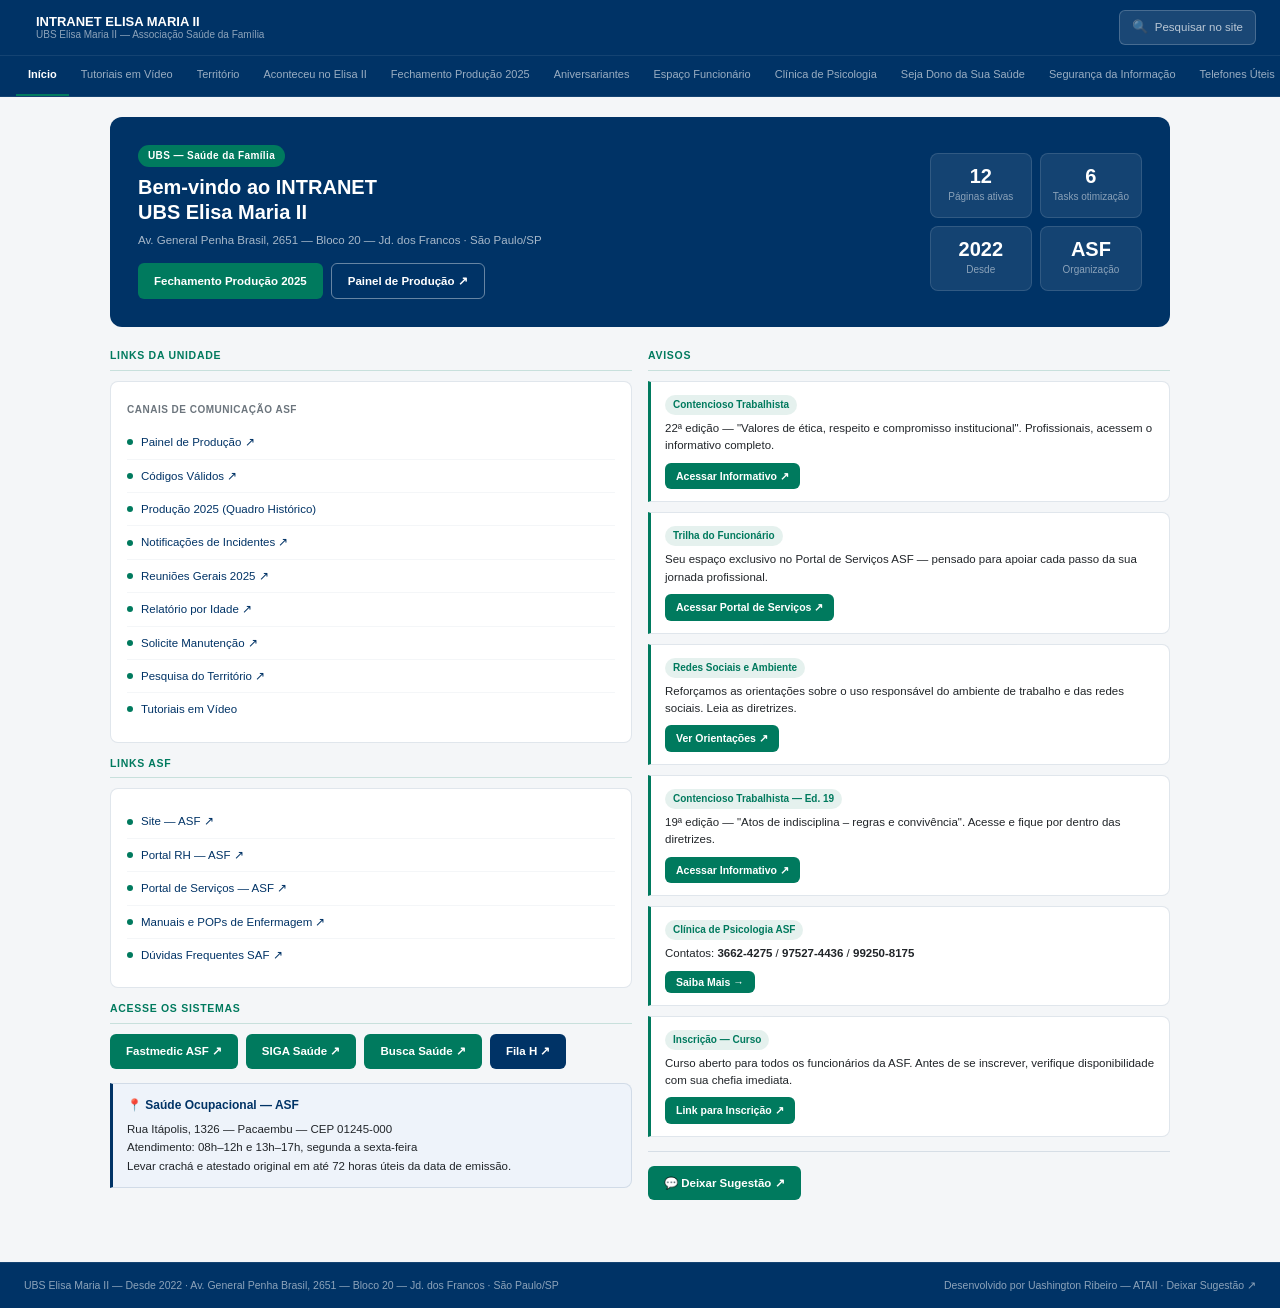
==== intranet_elisa_maria_ii.html @ 3d38af85 "Primeiro commit" ====
<!DOCTYPE html>
<html lang="pt-BR">
<head>
<meta charset="UTF-8">
<meta name="viewport" content="width=device-width, initial-scale=1.0">
<title>INTRANET — UBS Elisa Maria II</title>
<style>
  /* ── RESET & BASE ────────────────────────────────────────── */
  *, *::before, *::after { box-sizing: border-box; margin: 0; padding: 0; }

  :root {
    --navy:   #003366;
    --navy2:  #004080;
    --green:  #007A5E;
    --green2: #005A45;
    --bg:     #F4F6F8;
    --text:   #212529;
    --muted:  #6c757d;
    --white:  #ffffff;
    --border: rgba(0,51,102,0.12);
    --radius: 8px;
    --radius-lg: 12px;
  }

  html { scroll-behavior: smooth; }

  body {
    font-family: Verdana, Geneva, sans-serif;
    background: var(--bg);
    color: var(--text);
    font-size: 13px;
    line-height: 1.6;
    min-height: 100vh;
  }

  a { color: var(--green); text-decoration: none; }
  a:hover { text-decoration: underline; }
  button { cursor: pointer; font-family: inherit; }

  /* ── HEADER ─────────────────────────────────────────────── */
  .header {
    background: var(--navy);
    padding: 0 24px;
    height: 56px;
    display: flex;
    align-items: center;
    justify-content: space-between;
    position: sticky;
    top: 0;
    z-index: 100;
    border-bottom: 1px solid rgba(255,255,255,0.08);
  }

  .brand {
    display: flex;
    align-items: center;
    gap: 12px;
    cursor: pointer;
    text-decoration: none;
  }

  .logo {
    width: 36px;
    height: 36px;
    border-radius: 50%;
    background: var(--green);
    display: flex;
    align-items: center;
    justify-content: center;
    font-family: Arial, sans-serif;
    font-weight: 700;
    font-size: 16px;
    color: #fff;
    flex-shrink: 0;
    border: 2px solid rgba(255,255,255,0.2);
  }

  .brand-text { line-height: 1.2; }

  .brand-name {
    font-family: Arial, sans-serif;
    font-weight: 700;
    font-size: 13px;
    color: #fff;
    display: block;
  }

  .brand-sub {
    font-size: 10px;
    color: rgba(255,255,255,0.55);
    display: block;
    font-family: Verdana, sans-serif;
  }

  .header-right { display: flex; align-items: center; gap: 10px; }

  .search-box {
    display: flex;
    align-items: center;
    gap: 7px;
    background: rgba(255,255,255,0.1);
    border: 1px solid rgba(255,255,255,0.2);
    border-radius: 6px;
    padding: 6px 12px;
    color: rgba(255,255,255,0.7);
    font-size: 11.5px;
    font-family: Verdana, sans-serif;
  }

  .search-icon { font-size: 13px; opacity: 0.7; }

  /* ── NAVBAR ──────────────────────────────────────────────── */
  .navbar {
    background: var(--navy);
    border-bottom: 1px solid rgba(255,255,255,0.08);
    display: flex;
    overflow-x: auto;
    padding: 0 16px;
    scrollbar-width: none;
    -ms-overflow-style: none;
  }

  .navbar::-webkit-scrollbar { display: none; }

  .nav-item {
    color: rgba(255,255,255,0.6);
    font-size: 11px;
    padding: 10px 12px;
    white-space: nowrap;
    cursor: pointer;
    border-bottom: 2px solid transparent;
    font-family: Verdana, sans-serif;
    transition: color 0.15s, border-color 0.15s;
    user-select: none;
  }

  .nav-item:hover { color: rgba(255,255,255,0.9); }

  .nav-item.active {
    color: #fff;
    border-bottom: 2px solid var(--green);
    font-family: Arial, sans-serif;
    font-weight: 700;
  }

  /* ── LAYOUT ──────────────────────────────────────────────── */
  .main {
    max-width: 1100px;
    margin: 0 auto;
    padding: 20px 20px 32px;
  }

  .page { display: none; }
  .page.active { display: block; }

  /* ── HERO ────────────────────────────────────────────────── */
  .hero {
    background: var(--navy);
    border-radius: var(--radius-lg);
    padding: 28px 28px;
    margin-bottom: 20px;
    display: flex;
    align-items: center;
    justify-content: space-between;
    flex-wrap: wrap;
    gap: 16px;
  }

  .hero-badge {
    display: inline-block;
    background: var(--green);
    color: #fff;
    font-size: 10px;
    padding: 3px 10px;
    border-radius: 20px;
    font-family: Arial, sans-serif;
    font-weight: 700;
    margin-bottom: 8px;
    letter-spacing: 0.4px;
  }

  .hero h1 {
    font-family: Arial, sans-serif;
    font-weight: 700;
    font-size: 20px;
    color: #fff;
    line-height: 1.25;
    margin-bottom: 6px;
  }

  .hero p {
    font-size: 11.5px;
    color: rgba(255,255,255,0.65);
    margin-bottom: 14px;
  }

  .hero-actions { display: flex; flex-wrap: wrap; gap: 8px; }

  /* ── STAT CARDS ──────────────────────────────────────────── */
  .stats-grid {
    display: grid;
    grid-template-columns: 1fr 1fr;
    gap: 8px;
    min-width: 180px;
  }

  .stat-card {
    background: rgba(255,255,255,0.08);
    border: 1px solid rgba(255,255,255,0.12);
    border-radius: var(--radius);
    padding: 12px;
    text-align: center;
  }

  .stat-num {
    font-family: Arial, sans-serif;
    font-weight: 700;
    font-size: 20px;
    color: #fff;
    line-height: 1;
  }

  .stat-label {
    font-size: 10px;
    color: rgba(255,255,255,0.5);
    margin-top: 3px;
  }

  /* ── GRID ────────────────────────────────────────────────── */
  .grid-2 {
    display: grid;
    grid-template-columns: 1fr 1fr;
    gap: 16px;
    margin-bottom: 16px;
  }

  .grid-3 {
    display: grid;
    grid-template-columns: repeat(3, 1fr);
    gap: 12px;
    margin-bottom: 16px;
  }

  .grid-4 {
    display: grid;
    grid-template-columns: repeat(4, 1fr);
    gap: 10px;
    margin-bottom: 16px;
  }

  @media (max-width: 700px) {
    .grid-2, .grid-3, .grid-4 { grid-template-columns: 1fr; }
    .stats-grid { grid-template-columns: 1fr 1fr; }
    .hero { flex-direction: column; }
  }

  /* ── SECTION TITLE ───────────────────────────────────────── */
  .section-title {
    font-family: Arial, sans-serif;
    font-weight: 700;
    font-size: 10.5px;
    color: var(--green);
    text-transform: uppercase;
    letter-spacing: 0.7px;
    margin-bottom: 10px;
    padding-bottom: 6px;
    border-bottom: 1px solid rgba(0,122,94,0.18);
  }

  /* ── CARD ────────────────────────────────────────────────── */
  .card {
    background: var(--white);
    border: 1px solid var(--border);
    border-radius: var(--radius);
    padding: 16px;
    margin-bottom: 12px;
  }

  /* ── LINK LIST ───────────────────────────────────────────── */
  .link-item {
    display: flex;
    align-items: center;
    gap: 8px;
    padding: 7px 0;
    border-bottom: 1px solid var(--bg);
    color: var(--navy);
    font-size: 11.5px;
    cursor: pointer;
    transition: color 0.12s;
    text-decoration: none;
  }

  .link-item:last-child { border-bottom: none; }
  .link-item:hover { color: var(--green); }

  .link-dot {
    width: 6px;
    height: 6px;
    border-radius: 50%;
    background: var(--green);
    flex-shrink: 0;
  }

  /* ── NOTICE ──────────────────────────────────────────────── */
  .notice {
    background: var(--white);
    border: 1px solid var(--border);
    border-left: 3px solid var(--green);
    border-radius: 0 var(--radius) var(--radius) 0;
    padding: 12px 14px;
    margin-bottom: 10px;
  }

  .notice-tag {
    display: inline-block;
    font-size: 10px;
    background: rgba(0,122,94,0.1);
    color: var(--green);
    padding: 2px 8px;
    border-radius: 20px;
    font-family: Arial, sans-serif;
    font-weight: 700;
    margin-bottom: 5px;
  }

  .notice p {
    font-size: 11.5px;
    color: var(--text);
    line-height: 1.5;
  }

  .notice-action { margin-top: 8px; }

  /* ── BUTTONS ─────────────────────────────────────────────── */
  .btn {
    display: inline-flex;
    align-items: center;
    gap: 5px;
    padding: 8px 16px;
    border-radius: 6px;
    font-family: Arial, sans-serif;
    font-weight: 700;
    font-size: 11.5px;
    border: none;
    cursor: pointer;
    transition: opacity 0.15s, transform 0.1s;
    text-decoration: none;
  }

  .btn:hover { opacity: 0.88; }
  .btn:active { transform: scale(0.97); }

  .btn-green { background: var(--green); color: #fff; }
  .btn-navy  { background: var(--navy);  color: #fff; }

  .btn-outline-white {
    background: transparent;
    color: #fff;
    border: 1px solid rgba(255,255,255,0.4);
  }

  .btn-outline-white:hover { background: rgba(255,255,255,0.1); opacity: 1; }

  .btn-sm { padding: 5px 11px; font-size: 10.5px; }

  .btn-group {
    display: flex;
    flex-wrap: wrap;
    gap: 8px;
    margin-bottom: 14px;
  }

  /* ── INFO BLOCK ──────────────────────────────────────────── */
  .info-block {
    background: #EEF3FA;
    border: 1px solid rgba(0,51,102,0.12);
    border-left: 3px solid var(--navy);
    border-radius: 0 var(--radius) var(--radius) 0;
    padding: 12px 14px;
    margin-bottom: 10px;
  }

  .info-block h3 {
    font-family: Arial, sans-serif;
    font-weight: 700;
    font-size: 12px;
    color: var(--navy);
    margin-bottom: 5px;
  }

  .info-block p {
    font-size: 11.5px;
    color: var(--text);
    line-height: 1.6;
  }

  .info-block.danger {
    background: #FEF0F0;
    border-left-color: #dc3545;
  }

  .info-block.danger h3 { color: #9c1c1c; }

  /* ── VIDEO CARD ──────────────────────────────────────────── */
  .video-card {
    background: var(--white);
    border: 1px solid var(--border);
    border-radius: var(--radius);
    overflow: hidden;
    margin-bottom: 12px;
  }

  .video-thumb {
    height: 90px;
    background: var(--navy);
    display: flex;
    align-items: center;
    justify-content: center;
  }

  .play-btn {
    width: 38px;
    height: 38px;
    border-radius: 50%;
    background: var(--green);
    display: flex;
    align-items: center;
    justify-content: center;
    border: none;
    cursor: pointer;
    transition: opacity 0.15s;
  }

  .play-btn:hover { opacity: 0.85; }

  .play-icon {
    width: 0;
    height: 0;
    border-style: solid;
    border-width: 7px 0 7px 13px;
    border-color: transparent transparent transparent #fff;
    margin-left: 3px;
  }

  .video-info { padding: 12px 14px; }

  .video-title {
    font-family: Arial, sans-serif;
    font-weight: 700;
    font-size: 12px;
    color: var(--navy);
    margin-bottom: 3px;
  }

  .video-desc {
    font-size: 11px;
    color: var(--muted);
    margin-bottom: 10px;
  }

  /* ── TEAM CARD ───────────────────────────────────────────── */
  .team-card {
    background: var(--white);
    border: 1px solid var(--border);
    border-radius: var(--radius);
    padding: 16px 12px;
    text-align: center;
    margin-bottom: 12px;
  }

  .avatar {
    width: 46px;
    height: 46px;
    border-radius: 50%;
    background: #EEF3FA;
    display: flex;
    align-items: center;
    justify-content: center;
    font-family: Arial, sans-serif;
    font-weight: 700;
    font-size: 14px;
    color: var(--navy);
    margin: 0 auto 10px;
    border: 2px solid rgba(0,51,102,0.12);
  }

  .team-name {
    font-family: Arial, sans-serif;
    font-weight: 700;
    font-size: 11.5px;
    color: var(--navy);
    margin-bottom: 2px;
  }

  .team-role { font-size: 10.5px; color: var(--muted); }

  /* ── PHONE CARD ──────────────────────────────────────────── */
  .phone-card {
    background: var(--white);
    border: 1px solid var(--border);
    border-radius: var(--radius);
    padding: 14px;
    margin-bottom: 12px;
  }

  .phone-dept {
    font-family: Arial, sans-serif;
    font-weight: 700;
    font-size: 11.5px;
    color: var(--navy);
    margin-bottom: 4px;
  }

  .phone-num {
    font-family: Arial, sans-serif;
    font-weight: 700;
    font-size: 15px;
    color: var(--green);
    margin-bottom: 2px;
  }

  .phone-ext { font-size: 10.5px; color: var(--muted); }

  /* ── VALUE CARD ──────────────────────────────────────────── */
  .value-card {
    background: var(--white);
    border: 1px solid var(--border);
    border-radius: var(--radius);
    padding: 16px;
    text-align: center;
    margin-bottom: 12px;
  }

  .value-icon {
    font-size: 24px;
    color: var(--green);
    margin-bottom: 8px;
    display: block;
  }

  .value-title {
    font-family: Arial, sans-serif;
    font-weight: 700;
    font-size: 12px;
    color: var(--navy);
    margin-bottom: 4px;
  }

  .value-desc { font-size: 11px; color: var(--muted); }

  /* ── MONTH GRID ──────────────────────────────────────────── */
  .month-card {
    background: var(--white);
    border: 1px solid var(--border);
    border-radius: var(--radius);
    padding: 12px;
    text-align: center;
    margin-bottom: 8px;
  }

  .month-name {
    font-family: Arial, sans-serif;
    font-weight: 700;
    font-size: 12px;
    color: var(--navy);
  }

  .month-status {
    font-size: 10.5px;
    margin-top: 3px;
  }

  .status-done  { color: var(--green); }
  .status-wip   { color: #e07a00; }
  .status-pend  { color: var(--muted); }

  /* ── ALERT ───────────────────────────────────────────────── */
  .alert {
    background: #fff8e1;
    border: 1px solid #f0c040;
    border-radius: var(--radius);
    padding: 10px 14px;
    margin-bottom: 14px;
    font-size: 11.5px;
    color: #5a4000;
    display: flex;
    align-items: flex-start;
    gap: 8px;
  }

  .alert-icon { flex-shrink: 0; margin-top: 1px; }

  /* ── FOOTER ──────────────────────────────────────────────── */
  .footer {
    background: var(--navy);
    padding: 14px 24px;
    display: flex;
    justify-content: space-between;
    align-items: center;
    flex-wrap: wrap;
    gap: 8px;
    border-top: 1px solid rgba(255,255,255,0.08);
  }

  .footer span, .footer a {
    font-size: 10.5px;
    color: rgba(255,255,255,0.55);
    font-family: Verdana, sans-serif;
  }

  .footer a:hover { color: rgba(255,255,255,0.9); }

  /* ── DIVIDER ─────────────────────────────────────────────── */
  .divider {
    height: 1px;
    background: var(--border);
    margin: 14px 0;
  }

  /* ── LABEL MINI ──────────────────────────────────────────── */
  .label-mini {
    font-family: Arial, sans-serif;
    font-weight: 700;
    font-size: 10px;
    color: var(--muted);
    text-transform: uppercase;
    letter-spacing: 0.5px;
    margin-bottom: 8px;
    margin-top: 4px;
  }
</style>
</head>
<body>

<!-- ════════════════════════════ HEADER ════════════════════════════ -->
<header class="header">
  <a class="brand" onclick="goPage('inicio')">
   <img style="max-width: 8%;" src="asf-removebg-preview.png  " alt="">
    <div class="brand-text">
      <span class="brand-name">INTRANET ELISA MARIA II</span>
      <span class="brand-sub">UBS Elisa Maria II — Associação Saúde da Família</span>
    </div>
  </a>
  <div class="header-right">
    <div class="search-box">
      <span class="search-icon">🔍</span>
      Pesquisar no site
    </div>
  </div>
</header>

<!-- ════════════════════════════ NAVBAR ════════════════════════════ -->
<nav class="navbar" id="navbar">
  <div class="nav-item active"  onclick="goPage('inicio')">Início</div>
  <div class="nav-item"         onclick="goPage('tutoriais')">Tutoriais em Vídeo</div>
  <div class="nav-item"         onclick="goPage('territorio')">Território</div>
  <div class="nav-item"         onclick="goPage('aconteceu')">Aconteceu no Elisa II</div>
  <div class="nav-item"         onclick="goPage('producao')">Fechamento Produção 2025</div>
  <div class="nav-item"         onclick="goPage('aniversario')">Aniversariantes</div>
  <div class="nav-item"         onclick="goPage('espaco')">Espaço Funcionário</div>
  <div class="nav-item"         onclick="goPage('psicologia')">Clínica de Psicologia</div>
  <div class="nav-item"         onclick="goPage('saude')">Seja Dono da Sua Saúde</div>
  <div class="nav-item"         onclick="goPage('seguranca')">Segurança da Informação</div>
  <div class="nav-item"         onclick="goPage('telefones')">Telefones Úteis</div>
  <div class="nav-item"         onclick="goPage('missao')">Missão e Visão</div>
</nav>

<!-- ════════════════════════════ PÁGINAS ════════════════════════════ -->

<!-- ── INÍCIO ── -->
<div class="page active" id="pg-inicio">
<div class="main">

  <div class="hero">
    <div class="hero-left">
      <span class="hero-badge">UBS — Saúde da Família</span>
      <h1>Bem-vindo ao INTRANET<br>UBS Elisa Maria II</h1>
      <p>Av. General Penha Brasil, 2651 — Bloco 20 — Jd. dos Francos · São Paulo/SP</p>
      <div class="hero-actions">
        <button class="btn btn-green" onclick="goPage('producao')">Fechamento Produção 2025</button>
        <a class="btn btn-outline-white" href="https://lookerstudio.google.com/s/kSRk7RGG6Fc" target="_blank" rel="noopener">Painel de Produção ↗</a>
      </div>
    </div>
    <div class="stats-grid">
      <div class="stat-card"><div class="stat-num">12</div><div class="stat-label">Páginas ativas</div></div>
      <div class="stat-card"><div class="stat-num">6</div><div class="stat-label">Tasks otimização</div></div>
      <div class="stat-card"><div class="stat-num">2022</div><div class="stat-label">Desde</div></div>
      <div class="stat-card"><div class="stat-num">ASF</div><div class="stat-label">Organização</div></div>
    </div>
  </div>

  <div class="grid-2">
    <div>
      <div class="section-title">Links da Unidade</div>
      <div class="card">
        <p class="label-mini">Canais de Comunicação ASF</p>
        <a class="link-item" href="https://lookerstudio.google.com/s/kSRk7RGG6Fc" target="_blank"><span class="link-dot"></span>Painel de Produção ↗</a>
        <a class="link-item" href="https://docs.google.com/spreadsheets/d/16RR93oftCf_HwgSDiR7a7Z479o3SIHsOuPSu8A99-ho/edit?usp=sharing" target="_blank"><span class="link-dot"></span>Códigos Válidos ↗</a>
        <a class="link-item" href="#" onclick="goPage('producao');return false;"><span class="link-dot"></span>Produção 2025 (Quadro Histórico)</a>
        <a class="link-item" href="http://portal.saudedafamilia.org/ASFPesquisa/" target="_blank"><span class="link-dot"></span>Notificações de Incidentes ↗</a>
        <a class="link-item" href="https://docs.google.com/spreadsheets/d/e/2PACX-1vTS7S0PNtq6ldLuMy5qvCc7ppmtYqmpJDeay9tLh4TyhqOQcVycq1SSYLpQLKpsd4zYFFqaWVrKKi_M/pub?gid=1036982012&single=true&output=pdf" target="_blank"><span class="link-dot"></span>Reuniões Gerais 2025 ↗</a>
        <a class="link-item" href="https://lookerstudio.google.com/embed/u/0/reporting/6e486592-03f9-4856-9f16-099adacba0db/page/p_2ce3hm3kwd" target="_blank"><span class="link-dot"></span>Relatório por Idade ↗</a>
        <a class="link-item" href="https://docs.google.com/forms/d/e/1FAIpQLScyAi8FkZ9QKPuhp3hT5o93SmapsVHcFh4o_IoH3g23QhutRg/viewform" target="_blank"><span class="link-dot"></span>Solicite Manutenção ↗</a>
        <a class="link-item" href="https://script.google.com/macros/s/AKfycbx_i3jmiJw-WCem_1BwaOjSOH1WIs7LGUbDLyeGyCP2BsDNxpOQcG13u_Mr7_VL13k/exec" target="_blank"><span class="link-dot"></span>Pesquisa do Território ↗</a>
        <a class="link-item" href="#" onclick="goPage('tutoriais');return false;"><span class="link-dot"></span>Tutoriais em Vídeo</a>
      </div>

      <div class="section-title">Links ASF</div>
      <div class="card">
        <a class="link-item" href="https://www.saudedafamilia.org/" target="_blank"><span class="link-dot"></span>Site — ASF ↗</a>
        <a class="link-item" href="http://portal.saudedafamilia.org/PORTALASF/Login.aspx" target="_blank"><span class="link-dot"></span>Portal RH — ASF ↗</a>
        <a class="link-item" href="http://portal.saudedafamilia.org/ASF/Home/Index" target="_blank"><span class="link-dot"></span>Portal de Serviços — ASF ↗</a>
        <a class="link-item" href="https://www.saudedafamilia.org/Home/Enfermagem" target="_blank"><span class="link-dot"></span>Manuais e POPs de Enfermagem ↗</a>
        <a class="link-item" href="https://saudedafamilia.org/Transparencia/DuvidasFrequentesSAF" target="_blank"><span class="link-dot"></span>Dúvidas Frequentes SAF ↗</a>
      </div>

      <div class="section-title">Acesse os Sistemas</div>
      <div class="btn-group">
        <a class="btn btn-green" href="https://saude.fastmedic.com.br/asfsaopaulo" target="_blank">Fastmedic ASF ↗</a>
        <a class="btn btn-green" href="https://siga.saude.prefeitura.sp.gov.br/sms/login.do?method=logoff" target="_blank">SIGA Saúde ↗</a>
        <a class="btn btn-green" href="https://buscasaude.prefeitura.sp.gov.br/" target="_blank">Busca Saúde ↗</a>
        <a class="btn btn-navy" href="http://172.17.250.105:8080/filah" target="_blank">Fila H ↗</a>
      </div>

      <div class="info-block">
        <h3>📍 Saúde Ocupacional — ASF</h3>
        <p>Rua Itápolis, 1326 — Pacaembu — CEP 01245-000<br>
        Atendimento: 08h–12h e 13h–17h, segunda a sexta-feira<br>
        Levar crachá e atestado original em até 72 horas úteis da data de emissão.</p>
      </div>
    </div>

    <div>
      <div class="section-title">Avisos</div>

      <div class="notice">
        <span class="notice-tag">Contencioso Trabalhista</span>
        <p>22ª edição — "Valores de ética, respeito e compromisso institucional". Profissionais, acessem o informativo completo.</p>
        <div class="notice-action">
          <a class="btn btn-green btn-sm" href="https://docs.google.com/forms/d/e/1FAIpQLSdsy1M9MtdnxnPOBzyXsY5u_iSV0Q4iu7Yv8FU4Cr7qBQOpcw/viewform" target="_blank">Acessar Informativo ↗</a>
        </div>
      </div>

      <div class="notice">
        <span class="notice-tag">Trilha do Funcionário</span>
        <p>Seu espaço exclusivo no Portal de Serviços ASF — pensado para apoiar cada passo da sua jornada profissional.</p>
        <div class="notice-action">
          <a class="btn btn-green btn-sm" href="http://portal.saudedafamilia.org/ASF/Home/Index" target="_blank">Acessar Portal de Serviços ↗</a>
        </div>
      </div>

      <div class="notice">
        <span class="notice-tag">Redes Sociais e Ambiente</span>
        <p>Reforçamos as orientações sobre o uso responsável do ambiente de trabalho e das redes sociais. Leia as diretrizes.</p>
        <div class="notice-action">
          <a class="btn btn-green btn-sm" href="http://portal.saudedafamilia.org/ASF/Home/Index" target="_blank">Ver Orientações ↗</a>
        </div>
      </div>

      <div class="notice">
        <span class="notice-tag">Contencioso Trabalhista — Ed. 19</span>
        <p>19ª edição — "Atos de indisciplina – regras e convivência". Acesse e fique por dentro das diretrizes.</p>
        <div class="notice-action">
          <a class="btn btn-green btn-sm" href="http://portal.saudedafamilia.org/ASF/Home/Index" target="_blank">Acessar Informativo ↗</a>
        </div>
      </div>

      <div class="notice">
        <span class="notice-tag">Clínica de Psicologia ASF</span>
        <p>Contatos: <strong>3662-4275</strong> / <strong>97527-4436</strong> / <strong>99250-8175</strong></p>
        <div class="notice-action">
          <button class="btn btn-green btn-sm" onclick="goPage('psicologia')">Saiba Mais →</button>
        </div>
      </div>

      <div class="notice">
        <span class="notice-tag">Inscrição — Curso</span>
        <p>Curso aberto para todos os funcionários da ASF. Antes de se inscrever, verifique disponibilidade com sua chefia imediata.</p>
        <div class="notice-action">
          <a class="btn btn-green btn-sm" href="https://docs.google.com/forms/d/e/1FAIpQLScw9CqADwsgYvRv-4IwQAL7p-vcW1R8c3NBMxqVO3jIVmA_Rw/viewform" target="_blank">Link para Inscrição ↗</a>
        </div>
      </div>

      <div class="divider"></div>
      <div class="btn-group">
        <a class="btn btn-green" href="https://docs.google.com/forms/d/e/1FAIpQLSe1J32KYyP0vvBQekujlsO9l6V8b3mlJfW5ge34xovFd7Z3dQ/viewform" target="_blank">💬 Deixar Sugestão ↗</a>
      </div>
    </div>
  </div>

</div>
</div>

<!-- ── TUTORIAIS ── -->
<div class="page" id="pg-tutoriais">
<div class="main">
  <div class="hero">
    <div class="hero-left">
      <span class="hero-badge">Capacitação</span>
      <h1>Tutoriais em Vídeo</h1>
      <p>Aprenda a usar os sistemas da unidade passo a passo</p>
    </div>
  </div>
  <div class="alert">
    <span class="alert-icon">ℹ️</span>
    <span>Os vídeos estão armazenados no Google Drive. Clique em "Assistir" para abrir em uma nova aba. <strong>Nenhum vídeo é carregado diretamente na página</strong> — isso garante um carregamento mais rápido.</span>
  </div>
  <div class="grid-2">
    <div class="video-card">
      <div class="video-thumb">
        <button class="play-btn" onclick="window.open('https://drive.google.com/file/d/1mXkRnqcC8wwDzUkpJ5pXnaUui_L8RRW_/view','_blank')">
          <div class="play-icon"></div>
        </button>
      </div>
      <div class="video-info">
        <div class="video-title">Relatório de Cadastro de Usuários</div>
        <div class="video-desc">Cadastro por Idade — Passo a passo completo</div>
        <a class="btn btn-green btn-sm" href="https://drive.google.com/file/d/1mXkRnqcC8wwDzUkpJ5pXnaUui_L8RRW_/view" target="_blank">Assistir no Drive ↗</a>
      </div>
    </div>
    <div class="video-card">
      <div class="video-thumb">
        <button class="play-btn" onclick="window.open('https://drive.google.com/file/d/16OH_33ufA7rWOTT4LF8O9ZPkL-j_igmp/view','_blank')">
          <div class="play-icon"></div>
        </button>
      </div>
      <div class="video-info">
        <div class="video-title">Ativação do Certificado Digital</div>
        <div class="video-desc">Como ativar e configurar seu certificado passo a passo</div>
        <a class="btn btn-green btn-sm" href="https://drive.google.com/file/d/16OH_33ufA7rWOTT4LF8O9ZPkL-j_igmp/view" target="_blank">Assistir no Drive ↗</a>
      </div>
    </div>
  </div>
</div>
</div>

<!-- ── TERRITÓRIO ── -->
<div class="page" id="pg-territorio">
<div class="main">
  <div class="hero">
    <div class="hero-left">
      <span class="hero-badge">Território</span>
      <h1>Pesquisa de Endereços</h1>
      <p>Consulte o mapa territorial da UBS Elisa Maria II</p>
    </div>
  </div>
  <div class="info-block">
    <h3>Como usar a ferramenta de território</h3>
    <p>Acesse a ferramenta de pesquisa abaixo para localizar endereços dentro da área de cobertura da UBS. A ferramenta abre em uma nova aba para melhor desempenho — sem carregamento pesado na página.</p>
  </div>
  <div class="btn-group">
    <a class="btn btn-green" href="https://script.google.com/macros/s/AKfycbx_i3jmiJw-WCem_1BwaOjSOH1WIs7LGUbDLyeGyCP2BsDNxpOQcG13u_Mr7_VL13k/exec" target="_blank">🗺️ Abrir Pesquisa de Território ↗</a>
    <a class="btn btn-navy" href="https://www.google.com/maps/search/Jd.+dos+Francos,+São+Paulo" target="_blank">Ver Mapa no Google Maps ↗</a>
  </div>
  <div class="card">
    <div class="section-title">Área de Cobertura</div>
    <p style="font-size:12px;color:var(--muted);margin-bottom:8px;">Região atendida pela UBS Elisa Maria II — Jardim dos Francos, São Paulo/SP.</p>
    <div style="background:#EEF3FA;border-radius:6px;height:100px;display:flex;align-items:center;justify-content:center;color:var(--navy);font-family:Arial,sans-serif;font-weight:700;font-size:12px;gap:8px;">
      <span>🗺️</span> Jd. dos Francos — Av. General Penha Brasil, 2651
    </div>
  </div>
</div>
</div>

<!-- ── ACONTECEU ── -->
<div class="page" id="pg-aconteceu">
<div class="main">
  <div class="hero">
    <div class="hero-left">
      <span class="hero-badge">Notícias</span>
      <h1>Aconteceu no Elisa II</h1>
      <p>Fique por dentro das novidades e conquistas da nossa unidade</p>
    </div>
  </div>
  <div class="grid-2">
    <div class="notice"><span class="notice-tag">Evento</span><p>Semana da Saúde — Atividades de prevenção realizadas com a comunidade do Jd. dos Francos.</p><p style="font-size:10px;color:var(--muted);margin-top:5px;">Maio 2025</p></div>
    <div class="notice"><span class="notice-tag">Capacitação</span><p>Treinamento de Atualização em Prontuário Eletrônico — Equipe completa capacitada com sucesso.</p><p style="font-size:10px;color:var(--muted);margin-top:5px;">Abril 2025</p></div>
    <div class="notice"><span class="notice-tag">Reconhecimento</span><p>UBS Elisa Maria II entre as melhores avaliadas no indicador de acolhimento da ASF em 2025.</p><p style="font-size:10px;color:var(--muted);margin-top:5px;">Março 2025</p></div>
    <div class="notice"><span class="notice-tag">Manutenção</span><p>Reforma da sala de espera concluída — novo espaço mais confortável e acessível para os pacientes.</p><p style="font-size:10px;color:var(--muted);margin-top:5px;">Fevereiro 2025</p></div>
    <div class="notice"><span class="notice-tag">Vacinação</span><p>Campanha de vacinação contra influenza encerrada com meta 100% atingida na área adscrita.</p><p style="font-size:10px;color:var(--muted);margin-top:5px;">Janeiro 2025</p></div>
    <div class="notice"><span class="notice-tag">Aniversário</span><p>3 anos de UBS Elisa Maria II! Comemoramos mais um ano de saúde e cuidado para a comunidade.</p><p style="font-size:10px;color:var(--muted);margin-top:5px;">2025</p></div>
  </div>
</div>
</div>

<!-- ── PRODUÇÃO ── -->
<div class="page" id="pg-producao">
<div class="main">
  <div class="hero">
    <div class="hero-left">
      <span class="hero-badge">Gestão</span>
      <h1>Fechamento da Produção 2025</h1>
      <p>Quadro histórico e relatórios de produção da unidade</p>
    </div>
  </div>
  <div class="alert">
    <span class="alert-icon">ℹ️</span>
    <span>Os painéis abrem no Looker Studio e planilhas em nova aba — sem iframe embutido. Isso garante <strong>carregamento muito mais rápido</strong> desta página.</span>
  </div>
  <div class="section-title">Acesso Rápido</div>
  <div class="btn-group">
    <a class="btn btn-green" href="https://lookerstudio.google.com/s/kSRk7RGG6Fc" target="_blank">📊 Painel de Produção — Looker Studio ↗</a>
    <a class="btn btn-green" href="https://docs.google.com/spreadsheets/d/16RR93oftCf_HwgSDiR7a7Z479o3SIHsOuPSu8A99-ho/edit" target="_blank">📋 Planilha Códigos Válidos ↗</a>
    <a class="btn btn-green" href="https://docs.google.com/spreadsheets/d/e/2PACX-1vTS7S0PNtq6ldLuMy5qvCc7ppmtYqmpJDeay9tLh4TyhqOQcVycq1SSYLpQLKpsd4zYFFqaWVrKKi_M/pub?gid=1036982012&single=true&output=pdf" target="_blank">📄 Reuniões Gerais 2025 (PDF) ↗</a>
    <a class="btn btn-green" href="https://lookerstudio.google.com/embed/u/0/reporting/6e486592-03f9-4856-9f16-099adacba0db/page/p_2ce3hm3kwd" target="_blank">📈 Relatório por Idade ↗</a>
  </div>
  <div class="section-title">Status Mensal 2025</div>
  <div class="grid-4">
    <div class="month-card"><div class="month-name">Janeiro</div><div class="month-status status-done">✔ Fechado</div></div>
    <div class="month-card"><div class="month-name">Fevereiro</div><div class="month-status status-done">✔ Fechado</div></div>
    <div class="month-card"><div class="month-name">Março</div><div class="month-status status-done">✔ Fechado</div></div>
    <div class="month-card"><div class="month-name">Abril</div><div class="month-status status-done">✔ Fechado</div></div>
    <div class="month-card"><div class="month-name">Maio</div><div class="month-status status-wip">⏳ Em andamento</div></div>
    <div class="month-card" style="opacity:.45"><div class="month-name">Junho</div><div class="month-status status-pend">– Pendente</div></div>
    <div class="month-card" style="opacity:.45"><div class="month-name">Julho</div><div class="month-status status-pend">– Pendente</div></div>
    <div class="month-card" style="opacity:.45"><div class="month-name">Agosto</div><div class="month-status status-pend">– Pendente</div></div>
    <div class="month-card" style="opacity:.45"><div class="month-name">Setembro</div><div class="month-status status-pend">– Pendente</div></div>
    <div class="month-card" style="opacity:.45"><div class="month-name">Outubro</div><div class="month-status status-pend">– Pendente</div></div>
    <div class="month-card" style="opacity:.45"><div class="month-name">Novembro</div><div class="month-status status-pend">– Pendente</div></div>
    <div class="month-card" style="opacity:.45"><div class="month-name">Dezembro</div><div class="month-status status-pend">– Pendente</div></div>
  </div>
</div>
</div>

<!-- ── ANIVERSARIANTES ── -->
<div class="page" id="pg-aniversario">
<div class="main">
  <div class="hero">
    <div class="hero-left">
      <span class="hero-badge">Pessoas</span>
      <h1>Aniversariantes do Mês</h1>
      <p>Celebrando nossos colegas — Maio 2025 🎉</p>
    </div>
  </div>
  <div class="grid-3">
    <div class="team-card"><div class="avatar">MA</div><div class="team-name">Maria Aparecida</div><div class="team-role">Enfermagem — 05/Maio</div></div>
    <div class="team-card"><div class="avatar">JR</div><div class="team-name">José Roberto</div><div class="team-role">ACS — 12/Maio</div></div>
    <div class="team-card"><div class="avatar">FS</div><div class="team-name">Fernanda Silva</div><div class="team-role">Recepção — 18/Maio</div></div>
    <div class="team-card"><div class="avatar">CT</div><div class="team-name">Carlos Teixeira</div><div class="team-role">Médico — 23/Maio</div></div>
    <div class="team-card"><div class="avatar">LO</div><div class="team-name">Luciana Oliveira</div><div class="team-role">Odontologia — 28/Maio</div></div>
    <div class="team-card"><div class="avatar">UR</div><div class="team-name">Uashington Ribeiro</div><div class="team-role">ATAII — 31/Maio</div></div>
  </div>
</div>
</div>

<!-- ── ESPAÇO FUNCIONÁRIO ── -->
<div class="page" id="pg-espaco">
<div class="main">
  <div class="hero">
    <div class="hero-left">
      <span class="hero-badge">RH</span>
      <h1>Espaço Funcionário ASF</h1>
      <p>Recursos, benefícios e acesso rápido para os profissionais da unidade</p>
    </div>
  </div>
  <div class="grid-2">
    <div>
      <div class="section-title">Portais e Sistemas</div>
      <div class="btn-group">
        <a class="btn btn-green" href="http://portal.saudedafamilia.org/PORTALASF/Login.aspx" target="_blank">Portal RH — ASF ↗</a>
        <a class="btn btn-green" href="http://portal.saudedafamilia.org/ASF/Home/Index" target="_blank">Portal de Serviços ↗</a>
        <a class="btn btn-green" href="http://portal.saudedafamilia.org/ASF/Home/Index" target="_blank">Trilha do Funcionário ↗</a>
        <a class="btn btn-green" href="https://www.saudedafamilia.org/Home/Enfermagem" target="_blank">Manuais e POPs ↗</a>
      </div>
      <div class="info-block">
        <h3>📍 Saúde Ocupacional</h3>
        <p>Rua Itápolis, 1326 — Pacaembu — CEP 01245-000<br>
        Segunda a sexta-feira: 08h–12h e 13h–17h<br>
        Levar crachá e atestado original em até 72 horas úteis da data de emissão do atestado.</p>
      </div>
    </div>
    <div>
      <div class="section-title">Documentos e Formulários</div>
      <div class="card">
        <a class="link-item" href="https://docs.google.com/forms/d/e/1FAIpQLScyAi8FkZ9QKPuhp3hT5o93SmapsVHcFh4o_IoH3g23QhutRg/viewform" target="_blank"><span class="link-dot"></span>Solicitar Manutenção (Formulário) ↗</a>
        <a class="link-item" href="http://portal.saudedafamilia.org/ASFPesquisa/" target="_blank"><span class="link-dot"></span>Notificações de Incidentes ↗</a>
        <a class="link-item" href="https://saudedafamilia.org/Transparencia/DuvidasFrequentesSAF" target="_blank"><span class="link-dot"></span>Dúvidas Frequentes SAF ↗</a>
        <a class="link-item" href="https://docs.google.com/forms/d/e/1FAIpQLSdsy1M9MtdnxnPOBzyXsY5u_iSV0Q4iu7Yv8FU4Cr7qBQOpcw/viewform" target="_blank"><span class="link-dot"></span>Contencioso Trabalhista — Ed. 22 ↗</a>
        <a class="link-item" href="https://docs.google.com/forms/d/e/1FAIpQLSe1J32KYyP0vvBQekujlsO9l6V8b3mlJfW5ge34xovFd7Z3dQ/viewform" target="_blank"><span class="link-dot"></span>Deixar uma Sugestão ↗</a>
      </div>
    </div>
  </div>
</div>
</div>

<!-- ── PSICOLOGIA ── -->
<div class="page" id="pg-psicologia">
<div class="main">
  <div class="hero">
    <div class="hero-left">
      <span class="hero-badge">Bem-estar</span>
      <h1>Clínica de Psicologia ASF</h1>
      <p>Suporte psicológico sigiloso e gratuito para os profissionais da unidade</p>
    </div>
  </div>
  <div class="grid-2">
    <div>
      <div class="info-block">
        <h3>📞 Contatos</h3>
        <p><strong>3662-4275</strong><br><strong>97527-4436</strong><br><strong>99250-8175</strong></p>
      </div>
      <div class="info-block">
        <h3>Como agendar</h3>
        <p>Entre em contato pelos telefones acima ou acesse o formulário de agendamento online. O atendimento é <strong>sigiloso e gratuito</strong> para todos os funcionários ASF.</p>
      </div>
      <a class="btn btn-green" href="https://docs.google.com/forms/d/e/1FAIpQLSdsy1M9MtdnxnPOBzyXsY5u_iSV0Q4iu7Yv8FU4Cr7qBQOpcw/viewform" target="_blank">📅 Agendar Atendimento ↗</a>
    </div>
    <div>
      <div class="section-title">Serviços Disponíveis</div>
      <div class="card">
        <div class="link-item"><span class="link-dot"></span>Atendimento psicológico individual</div>
        <div class="link-item"><span class="link-dot"></span>Grupo de apoio ao trabalhador</div>
        <div class="link-item"><span class="link-dot"></span>Orientação em saúde mental</div>
        <div class="link-item"><span class="link-dot"></span>Prevenção e cuidado com burnout</div>
        <div class="link-item"><span class="link-dot"></span>Acompanhamento de afastamentos</div>
        <div class="link-item"><span class="link-dot"></span>Suporte em situações de crise</div>
      </div>
    </div>
  </div>
</div>
</div>

<!-- ── SAÚDE ── -->
<div class="page" id="pg-saude">
<div class="main">
  <div class="hero">
    <div class="hero-left">
      <span class="hero-badge">Prevenção</span>
      <h1>Seja Dono da Sua Saúde</h1>
      <p>Informações e recursos para cuidar do seu bem-estar</p>
    </div>
  </div>
  <div class="grid-3">
    <div class="info-block">
      <h3>❤️ Exames Preventivos</h3>
      <p>Mantenha seus exames em dia. Consulte o calendário de prevenção da ASF e agende pelo Portal de Serviços.</p>
      <div style="margin-top:10px"><a class="btn btn-green btn-sm" href="http://portal.saudedafamilia.org/ASF/Home/Index" target="_blank">Ver Calendário ↗</a></div>
    </div>
    <div class="info-block">
      <h3>🏃 Atividade Física</h3>
      <p>Pausas ativas e orientações de exercícios para profissionais da saúde. Pequenos movimentos fazem grande diferença.</p>
      <div style="margin-top:10px"><a class="btn btn-green btn-sm" href="http://portal.saudedafamilia.org/ASF/Home/Index" target="_blank">Ver Dicas ↗</a></div>
    </div>
    <div class="info-block">
      <h3>🧠 Saúde Mental</h3>
      <p>Recursos de apoio psicológico e autocuidado disponíveis gratuitamente para todos os funcionários ASF.</p>
      <div style="margin-top:10px"><button class="btn btn-green btn-sm" onclick="goPage('psicologia')">Clínica de Psicologia →</button></div>
    </div>
  </div>
  <div class="section-title">Links de Saúde</div>
  <div class="btn-group">
    <a class="btn btn-green" href="https://buscasaude.prefeitura.sp.gov.br/" target="_blank">Busca Saúde SP ↗</a>
    <a class="btn btn-green" href="https://prefeitura.sp.gov.br/web/saude" target="_blank">Secretaria Municipal de Saúde ↗</a>
    <a class="btn btn-navy" href="http://portal.saudedafamilia.org/ASF/Home/Index" target="_blank">Portal de Serviços ASF ↗</a>
  </div>
</div>
</div>

<!-- ── SEGURANÇA ── -->
<div class="page" id="pg-seguranca">
<div class="main">
  <div class="hero">
    <div class="hero-left">
      <span class="hero-badge">TI</span>
      <h1>Segurança da Informação</h1>
      <p>Boas práticas para proteger dados, sistemas e a privacidade dos pacientes</p>
    </div>
  </div>
  <div class="grid-2">
    <div>
      <div class="section-title">Regras Essenciais</div>
      <div class="card">
        <div class="link-item"><span class="link-dot"></span>Não compartilhe sua senha com ninguém</div>
        <div class="link-item"><span class="link-dot"></span>Bloqueie o computador ao se ausentar</div>
        <div class="link-item"><span class="link-dot"></span>Não use redes Wi-Fi públicas para acessar sistemas</div>
        <div class="link-item"><span class="link-dot"></span>Reporte e-mails suspeitos imediatamente ao TI</div>
        <div class="link-item"><span class="link-dot"></span>Use somente dispositivos autorizados pela ASF</div>
        <div class="link-item"><span class="link-dot"></span>Mantenha o sistema operacional sempre atualizado</div>
        <div class="link-item"><span class="link-dot"></span>Não fotografe telas com dados de pacientes</div>
        <div class="link-item"><span class="link-dot"></span>Acesse apenas sistemas necessários para sua função</div>
      </div>
    </div>
    <div>
      <div class="info-block danger">
        <h3>🚨 Em caso de incidente</h3>
        <p>Registre o ocorrido imediatamente pelo formulário de Notificação de Incidentes. Não tente resolver sozinho. Contate o responsável de TI da unidade.</p>
        <div style="margin-top:10px"><a class="btn btn-green btn-sm" href="http://portal.saudedafamilia.org/ASFPesquisa/" target="_blank">Notificar Incidente ↗</a></div>
      </div>
      <div class="info-block">
        <h3>📱 Redes Sociais</h3>
        <p>Não divulgue informações de pacientes ou da unidade em redes sociais. Siga as orientações do Contencioso Trabalhista sobre uso responsável.</p>
      </div>
      <div class="info-block">
        <h3>🔒 Contato TI</h3>
        <p>Responsável: Uashington Ribeiro — ATAII<br>
        E-mail: uribeiro@norte.saudedafamilia.org</p>
      </div>
    </div>
  </div>
</div>
</div>

<!-- ── TELEFONES ── -->
<div class="page" id="pg-telefones">
<div class="main">
  <div class="hero">
    <div class="hero-left">
      <span class="hero-badge">Contatos</span>
      <h1>Telefones Úteis</h1>
      <p>Ramais e contatos da unidade, ASF e serviços de emergência</p>
    </div>
  </div>
  <div class="section-title">Contatos da Unidade</div>
  <div class="grid-3">
    <div class="phone-card"><div class="phone-dept">Recepção</div><div class="phone-num">3xxx-xxxx</div><div class="phone-ext">Ramal 100</div></div>
    <div class="phone-card"><div class="phone-dept">Enfermagem</div><div class="phone-num">3xxx-xxxx</div><div class="phone-ext">Ramal 101</div></div>
    <div class="phone-card"><div class="phone-dept">Médico</div><div class="phone-num">3xxx-xxxx</div><div class="phone-ext">Ramal 102</div></div>
    <div class="phone-card"><div class="phone-dept">Odontologia</div><div class="phone-num">3xxx-xxxx</div><div class="phone-ext">Ramal 103</div></div>
    <div class="phone-card"><div class="phone-dept">Clínica de Psicologia</div><div class="phone-num">3662-4275</div><div class="phone-ext">97527-4436 / 99250-8175</div></div>
    <div class="phone-card"><div class="phone-dept">TI — Uashington Ribeiro</div><div class="phone-num">uribeiro@norte...</div><div class="phone-ext">saudedafamilia.org</div></div>
  </div>
  <div class="section-title">Saúde Ocupacional e ASF</div>
  <div class="grid-3">
    <div class="phone-card"><div class="phone-dept">Saúde Ocupacional — ASF</div><div class="phone-num">3xxx-xxxx</div><div class="phone-ext">Rua Itápolis, 1326 — Pacaembu</div></div>
    <div class="phone-card"><div class="phone-dept">Portal RH — ASF</div><div class="phone-num">Acesso Online</div><div class="phone-ext"><div style="margin-top:6px"><a class="btn btn-green btn-sm" href="http://portal.saudedafamilia.org/PORTALASF/Login.aspx" target="_blank">Acessar ↗</a></div></div></div>
    <div class="phone-card"><div class="phone-dept">Portal de Serviços — ASF</div><div class="phone-num">Acesso Online</div><div class="phone-ext"><div style="margin-top:6px"><a class="btn btn-green btn-sm" href="http://portal.saudedafamilia.org/ASF/Home/Index" target="_blank">Acessar ↗</a></div></div></div>
  </div>
  <div class="section-title">Emergências</div>
  <div class="grid-3">
    <div class="phone-card"><div class="phone-dept">SAMU</div><div class="phone-num" style="font-size:22px">192</div><div class="phone-ext">Urgência e Emergência</div></div>
    <div class="phone-card"><div class="phone-dept">Bombeiros</div><div class="phone-num" style="font-size:22px">193</div><div class="phone-ext">Resgate e Incêndio</div></div>
    <div class="phone-card"><div class="phone-dept">Polícia Militar</div><div class="phone-num" style="font-size:22px">190</div><div class="phone-ext">Segurança Pública</div></div>
  </div>
</div>
</div>

<!-- ── MISSÃO ── -->
<div class="page" id="pg-missao">
<div class="main">
  <div class="hero">
    <div class="hero-left">
      <span class="hero-badge">Institucional</span>
      <h1>Missão e Visão — ASF</h1>
      <p>Os valores que guiam nossa atuação diária na UBS Elisa Maria II</p>
    </div>
  </div>
  <div class="grid-2">
    <div class="info-block" style="border-left-color:var(--navy)">
      <h3>🎯 Missão</h3>
      <p>Promover saúde com qualidade, humanização e responsabilidade social, contribuindo para a melhoria da qualidade de vida da população atendida pela UBS Elisa Maria II e região.</p>
    </div>
    <div class="info-block" style="border-left-color:var(--green)">
      <h3>🔭 Visão</h3>
      <p>Ser referência em atenção primária à saúde, reconhecida pela excelência no atendimento, inovação na gestão e comprometimento com a saúde coletiva da comunidade do Jd. dos Francos.</p>
    </div>
  </div>
  <div class="section-title">Nossos Valores</div>
  <div class="grid-3">
    <div class="value-card">
      <span class="value-icon">❤️</span>
      <div class="value-title">Humanização</div>
      <div class="value-desc">Atendimento com respeito, empatia e acolhimento a cada paciente</div>
    </div>
    <div class="value-card">
      <span class="value-icon">🛡️</span>
      <div class="value-title">Integridade</div>
      <div class="value-desc">Ética e transparência em todas as ações e decisões da equipe</div>
    </div>
    <div class="value-card">
      <span class="value-icon">👥</span>
      <div class="value-title">Trabalho em Equipe</div>
      <div class="value-desc">Colaboração, parceria e respeito entre todos os profissionais</div>
    </div>
    <div class="value-card">
      <span class="value-icon">📚</span>
      <div class="value-title">Aprendizado Contínuo</div>
      <div class="value-desc">Capacitação permanente para a melhoria contínua dos serviços</div>
    </div>
    <div class="value-card">
      <span class="value-icon">🌱</span>
      <div class="value-title">Responsabilidade Social</div>
      <div class="value-desc">Compromisso com a comunidade e com o meio ambiente</div>
    </div>
    <div class="value-card">
      <span class="value-icon">✅</span>
      <div class="value-title">Excelência</div>
      <div class="value-desc">Busca constante pela qualidade em cada atendimento prestado</div>
    </div>
  </div>
  <div style="margin-top:4px">
    <a class="btn btn-green" href="https://www.saudedafamilia.org/" target="_blank">Saiba mais sobre a ASF ↗</a>
  </div>
</div>
</div>

<!-- ════════════════════════════ FOOTER ════════════════════════════ -->
<footer class="footer">
  <span>UBS Elisa Maria II — Desde 2022 · Av. General Penha Brasil, 2651 — Bloco 20 — Jd. dos Francos · São Paulo/SP</span>
  <span>Desenvolvido por Uashington Ribeiro — ATAII · <a href="https://docs.google.com/forms/d/e/1FAIpQLSe1J32KYyP0vvBQekujlsO9l6V8b3mlJfW5ge34xovFd7Z3dQ/viewform" target="_blank">Deixar Sugestão ↗</a></span>
</footer>

<script>
const pageMap = {
  inicio:0, tutoriais:1, territorio:2, aconteceu:3,
  producao:4, aniversario:5, espaco:6, psicologia:7,
  saude:8, seguranca:9, telefones:10, missao:11
};

function goPage(id) {
  document.querySelectorAll('.page').forEach(p => p.classList.remove('active'));
  document.querySelectorAll('.nav-item').forEach(n => n.classList.remove('active'));
  const pg = document.getElementById('pg-' + id);
  if (pg) pg.classList.add('active');
  const idx = pageMap[id];
  if (idx !== undefined) {
    const items = document.querySelectorAll('.nav-item');
    if (items[idx]) items[idx].classList.add('active');
  }
  window.scrollTo({ top: 0, behavior: 'smooth' });
}
</script>
</body>
</html>
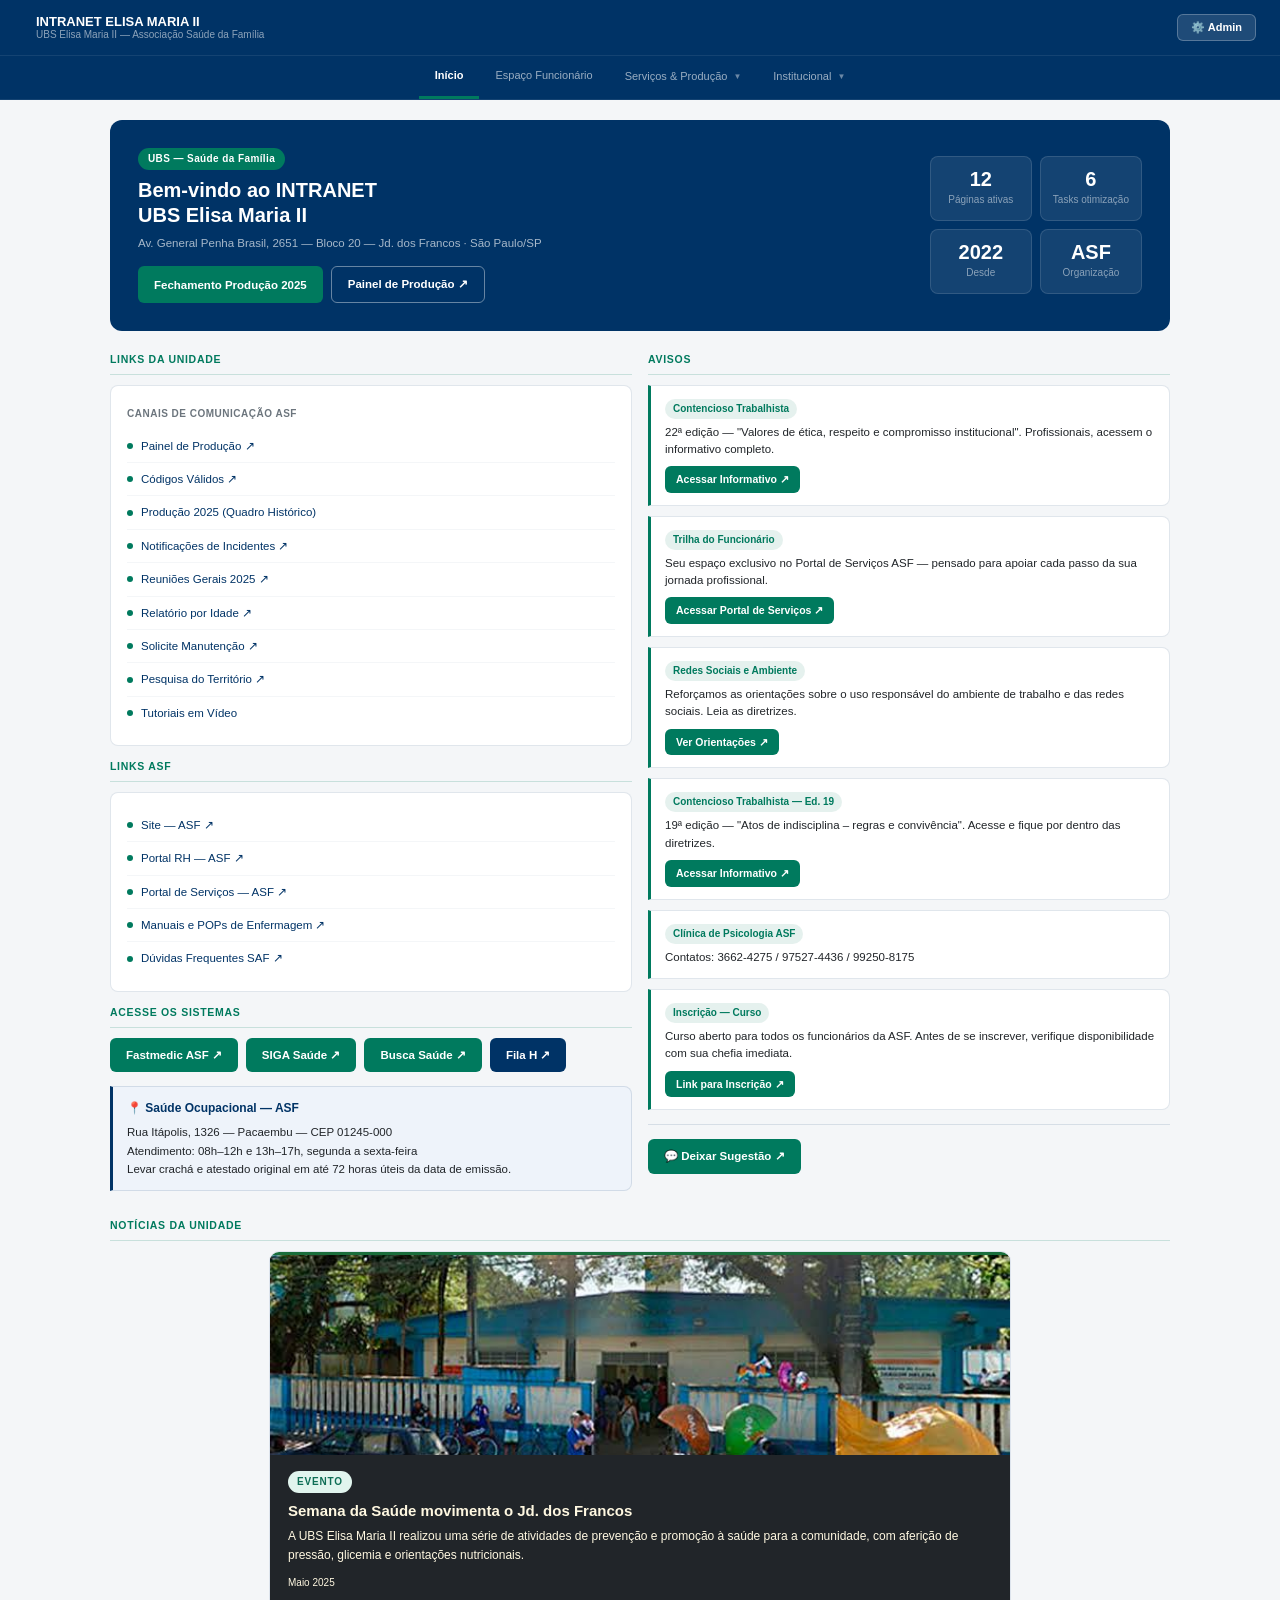
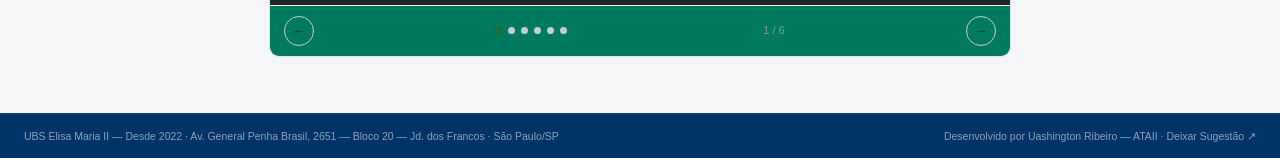
==== commit 7be8f511: "remover pasta front" ====
--- a/intranet_elisa_maria_ii.html
+++ b/intranet_elisa_maria_ii.html
@@ -1,1223 +1,1531 @@
 <!DOCTYPE html>
 <html lang="pt-BR">
+
 <head>
-<meta charset="UTF-8">
-<meta name="viewport" content="width=device-width, initial-scale=1.0">
-<title>INTRANET — UBS Elisa Maria II</title>
-<style>
-  /* ── RESET & BASE ────────────────────────────────────────── */
-  *, *::before, *::after { box-sizing: border-box; margin: 0; padding: 0; }
-
-  :root {
-    --navy:   #003366;
-    --navy2:  #004080;
-    --green:  #007A5E;
-    --green2: #005A45;
-    --bg:     #F4F6F8;
-    --text:   #212529;
-    --muted:  #6c757d;
-    --white:  #ffffff;
-    --border: rgba(0,51,102,0.12);
-    --radius: 8px;
-    --radius-lg: 12px;
-  }
-
-  html { scroll-behavior: smooth; }
-
-  body {
-    font-family: Verdana, Geneva, sans-serif;
-    background: var(--bg);
-    color: var(--text);
-    font-size: 13px;
-    line-height: 1.6;
-    min-height: 100vh;
-  }
-
-  a { color: var(--green); text-decoration: none; }
-  a:hover { text-decoration: underline; }
-  button { cursor: pointer; font-family: inherit; }
-
-  /* ── HEADER ─────────────────────────────────────────────── */
-  .header {
-    background: var(--navy);
-    padding: 0 24px;
-    height: 56px;
-    display: flex;
-    align-items: center;
-    justify-content: space-between;
-    position: sticky;
-    top: 0;
-    z-index: 100;
-    border-bottom: 1px solid rgba(255,255,255,0.08);
-  }
-
-  .brand {
-    display: flex;
-    align-items: center;
-    gap: 12px;
-    cursor: pointer;
-    text-decoration: none;
-  }
-
-  .logo {
-    width: 36px;
-    height: 36px;
-    border-radius: 50%;
-    background: var(--green);
-    display: flex;
-    align-items: center;
-    justify-content: center;
-    font-family: Arial, sans-serif;
-    font-weight: 700;
-    font-size: 16px;
-    color: #fff;
-    flex-shrink: 0;
-    border: 2px solid rgba(255,255,255,0.2);
-  }
-
-  .brand-text { line-height: 1.2; }
-
-  .brand-name {
-    font-family: Arial, sans-serif;
-    font-weight: 700;
-    font-size: 13px;
-    color: #fff;
-    display: block;
-  }
-
-  .brand-sub {
-    font-size: 10px;
-    color: rgba(255,255,255,0.55);
-    display: block;
-    font-family: Verdana, sans-serif;
-  }
-
-  .header-right { display: flex; align-items: center; gap: 10px; }
-
-  .search-box {
-    display: flex;
-    align-items: center;
-    gap: 7px;
-    background: rgba(255,255,255,0.1);
-    border: 1px solid rgba(255,255,255,0.2);
-    border-radius: 6px;
-    padding: 6px 12px;
-    color: rgba(255,255,255,0.7);
-    font-size: 11.5px;
-    font-family: Verdana, sans-serif;
-  }
-
-  .search-icon { font-size: 13px; opacity: 0.7; }
-
-  /* ── NAVBAR ──────────────────────────────────────────────── */
-  .navbar {
-    background: var(--navy);
-    border-bottom: 1px solid rgba(255,255,255,0.08);
-    display: flex;
-    overflow-x: auto;
-    padding: 0 16px;
-    scrollbar-width: none;
-    -ms-overflow-style: none;
-  }
-
-  .navbar::-webkit-scrollbar { display: none; }
-
-  .nav-item {
-    color: rgba(255,255,255,0.6);
-    font-size: 11px;
-    padding: 10px 12px;
-    white-space: nowrap;
-    cursor: pointer;
-    border-bottom: 2px solid transparent;
-    font-family: Verdana, sans-serif;
-    transition: color 0.15s, border-color 0.15s;
-    user-select: none;
-  }
-
-  .nav-item:hover { color: rgba(255,255,255,0.9); }
-
-  .nav-item.active {
-    color: #fff;
-    border-bottom: 2px solid var(--green);
-    font-family: Arial, sans-serif;
-    font-weight: 700;
-  }
-
-  /* ── LAYOUT ──────────────────────────────────────────────── */
-  .main {
-    max-width: 1100px;
-    margin: 0 auto;
-    padding: 20px 20px 32px;
-  }
-
-  .page { display: none; }
-  .page.active { display: block; }
-
-  /* ── HERO ────────────────────────────────────────────────── */
-  .hero {
-    background: var(--navy);
-    border-radius: var(--radius-lg);
-    padding: 28px 28px;
-    margin-bottom: 20px;
-    display: flex;
-    align-items: center;
-    justify-content: space-between;
-    flex-wrap: wrap;
-    gap: 16px;
-  }
-
-  .hero-badge {
-    display: inline-block;
-    background: var(--green);
-    color: #fff;
-    font-size: 10px;
-    padding: 3px 10px;
-    border-radius: 20px;
-    font-family: Arial, sans-serif;
-    font-weight: 700;
-    margin-bottom: 8px;
-    letter-spacing: 0.4px;
-  }
-
-  .hero h1 {
-    font-family: Arial, sans-serif;
-    font-weight: 700;
-    font-size: 20px;
-    color: #fff;
-    line-height: 1.25;
-    margin-bottom: 6px;
-  }
-
-  .hero p {
-    font-size: 11.5px;
-    color: rgba(255,255,255,0.65);
-    margin-bottom: 14px;
-  }
-
-  .hero-actions { display: flex; flex-wrap: wrap; gap: 8px; }
-
-  /* ── STAT CARDS ──────────────────────────────────────────── */
-  .stats-grid {
-    display: grid;
-    grid-template-columns: 1fr 1fr;
-    gap: 8px;
-    min-width: 180px;
-  }
-
-  .stat-card {
-    background: rgba(255,255,255,0.08);
-    border: 1px solid rgba(255,255,255,0.12);
-    border-radius: var(--radius);
-    padding: 12px;
-    text-align: center;
-  }
-
-  .stat-num {
-    font-family: Arial, sans-serif;
-    font-weight: 700;
-    font-size: 20px;
-    color: #fff;
-    line-height: 1;
-  }
-
-  .stat-label {
-    font-size: 10px;
-    color: rgba(255,255,255,0.5);
-    margin-top: 3px;
-  }
-
-  /* ── GRID ────────────────────────────────────────────────── */
-  .grid-2 {
-    display: grid;
-    grid-template-columns: 1fr 1fr;
-    gap: 16px;
-    margin-bottom: 16px;
-  }
-
-  .grid-3 {
-    display: grid;
-    grid-template-columns: repeat(3, 1fr);
-    gap: 12px;
-    margin-bottom: 16px;
-  }
-
-  .grid-4 {
-    display: grid;
-    grid-template-columns: repeat(4, 1fr);
-    gap: 10px;
-    margin-bottom: 16px;
-  }
-
-  @media (max-width: 700px) {
-    .grid-2, .grid-3, .grid-4 { grid-template-columns: 1fr; }
-    .stats-grid { grid-template-columns: 1fr 1fr; }
-    .hero { flex-direction: column; }
-  }
-
-  /* ── SECTION TITLE ───────────────────────────────────────── */
-  .section-title {
-    font-family: Arial, sans-serif;
-    font-weight: 700;
-    font-size: 10.5px;
-    color: var(--green);
-    text-transform: uppercase;
-    letter-spacing: 0.7px;
-    margin-bottom: 10px;
-    padding-bottom: 6px;
-    border-bottom: 1px solid rgba(0,122,94,0.18);
-  }
-
-  /* ── CARD ────────────────────────────────────────────────── */
-  .card {
-    background: var(--white);
-    border: 1px solid var(--border);
-    border-radius: var(--radius);
-    padding: 16px;
-    margin-bottom: 12px;
-  }
-
-  /* ── LINK LIST ───────────────────────────────────────────── */
-  .link-item {
-    display: flex;
-    align-items: center;
-    gap: 8px;
-    padding: 7px 0;
-    border-bottom: 1px solid var(--bg);
-    color: var(--navy);
-    font-size: 11.5px;
-    cursor: pointer;
-    transition: color 0.12s;
-    text-decoration: none;
-  }
-
-  .link-item:last-child { border-bottom: none; }
-  .link-item:hover { color: var(--green); }
-
-  .link-dot {
-    width: 6px;
-    height: 6px;
-    border-radius: 50%;
-    background: var(--green);
-    flex-shrink: 0;
-  }
-
-  /* ── NOTICE ──────────────────────────────────────────────── */
-  .notice {
-    background: var(--white);
-    border: 1px solid var(--border);
-    border-left: 3px solid var(--green);
-    border-radius: 0 var(--radius) var(--radius) 0;
-    padding: 12px 14px;
-    margin-bottom: 10px;
-  }
-
-  .notice-tag {
-    display: inline-block;
-    font-size: 10px;
-    background: rgba(0,122,94,0.1);
-    color: var(--green);
-    padding: 2px 8px;
-    border-radius: 20px;
-    font-family: Arial, sans-serif;
-    font-weight: 700;
-    margin-bottom: 5px;
-  }
-
-  .notice p {
-    font-size: 11.5px;
-    color: var(--text);
-    line-height: 1.5;
-  }
-
-  .notice-action { margin-top: 8px; }
-
-  /* ── BUTTONS ─────────────────────────────────────────────── */
-  .btn {
-    display: inline-flex;
-    align-items: center;
-    gap: 5px;
-    padding: 8px 16px;
-    border-radius: 6px;
-    font-family: Arial, sans-serif;
-    font-weight: 700;
-    font-size: 11.5px;
-    border: none;
-    cursor: pointer;
-    transition: opacity 0.15s, transform 0.1s;
-    text-decoration: none;
-  }
-
-  .btn:hover { opacity: 0.88; }
-  .btn:active { transform: scale(0.97); }
-
-  .btn-green { background: var(--green); color: #fff; }
-  .btn-navy  { background: var(--navy);  color: #fff; }
-
-  .btn-outline-white {
-    background: transparent;
-    color: #fff;
-    border: 1px solid rgba(255,255,255,0.4);
-  }
-
-  .btn-outline-white:hover { background: rgba(255,255,255,0.1); opacity: 1; }
-
-  .btn-sm { padding: 5px 11px; font-size: 10.5px; }
-
-  .btn-group {
-    display: flex;
-    flex-wrap: wrap;
-    gap: 8px;
-    margin-bottom: 14px;
-  }
-
-  /* ── INFO BLOCK ──────────────────────────────────────────── */
-  .info-block {
-    background: #EEF3FA;
-    border: 1px solid rgba(0,51,102,0.12);
-    border-left: 3px solid var(--navy);
-    border-radius: 0 var(--radius) var(--radius) 0;
-    padding: 12px 14px;
-    margin-bottom: 10px;
-  }
-
-  .info-block h3 {
-    font-family: Arial, sans-serif;
-    font-weight: 700;
-    font-size: 12px;
-    color: var(--navy);
-    margin-bottom: 5px;
-  }
-
-  .info-block p {
-    font-size: 11.5px;
-    color: var(--text);
-    line-height: 1.6;
-  }
-
-  .info-block.danger {
-    background: #FEF0F0;
-    border-left-color: #dc3545;
-  }
-
-  .info-block.danger h3 { color: #9c1c1c; }
-
-  /* ── VIDEO CARD ──────────────────────────────────────────── */
-  .video-card {
-    background: var(--white);
-    border: 1px solid var(--border);
-    border-radius: var(--radius);
-    overflow: hidden;
-    margin-bottom: 12px;
-  }
-
-  .video-thumb {
-    height: 90px;
-    background: var(--navy);
-    display: flex;
-    align-items: center;
-    justify-content: center;
-  }
-
-  .play-btn {
-    width: 38px;
-    height: 38px;
-    border-radius: 50%;
-    background: var(--green);
-    display: flex;
-    align-items: center;
-    justify-content: center;
-    border: none;
-    cursor: pointer;
-    transition: opacity 0.15s;
-  }
-
-  .play-btn:hover { opacity: 0.85; }
-
-  .play-icon {
-    width: 0;
-    height: 0;
-    border-style: solid;
-    border-width: 7px 0 7px 13px;
-    border-color: transparent transparent transparent #fff;
-    margin-left: 3px;
-  }
-
-  .video-info { padding: 12px 14px; }
-
-  .video-title {
-    font-family: Arial, sans-serif;
-    font-weight: 700;
-    font-size: 12px;
-    color: var(--navy);
-    margin-bottom: 3px;
-  }
-
-  .video-desc {
-    font-size: 11px;
-    color: var(--muted);
-    margin-bottom: 10px;
-  }
-
-  /* ── TEAM CARD ───────────────────────────────────────────── */
-  .team-card {
-    background: var(--white);
-    border: 1px solid var(--border);
-    border-radius: var(--radius);
-    padding: 16px 12px;
-    text-align: center;
-    margin-bottom: 12px;
-  }
-
-  .avatar {
-    width: 46px;
-    height: 46px;
-    border-radius: 50%;
-    background: #EEF3FA;
-    display: flex;
-    align-items: center;
-    justify-content: center;
-    font-family: Arial, sans-serif;
-    font-weight: 700;
-    font-size: 14px;
-    color: var(--navy);
-    margin: 0 auto 10px;
-    border: 2px solid rgba(0,51,102,0.12);
-  }
-
-  .team-name {
-    font-family: Arial, sans-serif;
-    font-weight: 700;
-    font-size: 11.5px;
-    color: var(--navy);
-    margin-bottom: 2px;
-  }
-
-  .team-role { font-size: 10.5px; color: var(--muted); }
-
-  /* ── PHONE CARD ──────────────────────────────────────────── */
-  .phone-card {
-    background: var(--white);
-    border: 1px solid var(--border);
-    border-radius: var(--radius);
-    padding: 14px;
-    margin-bottom: 12px;
-  }
-
-  .phone-dept {
-    font-family: Arial, sans-serif;
-    font-weight: 700;
-    font-size: 11.5px;
-    color: var(--navy);
-    margin-bottom: 4px;
-  }
-
-  .phone-num {
-    font-family: Arial, sans-serif;
-    font-weight: 700;
-    font-size: 15px;
-    color: var(--green);
-    margin-bottom: 2px;
-  }
-
-  .phone-ext { font-size: 10.5px; color: var(--muted); }
-
-  /* ── VALUE CARD ──────────────────────────────────────────── */
-  .value-card {
-    background: var(--white);
-    border: 1px solid var(--border);
-    border-radius: var(--radius);
-    padding: 16px;
-    text-align: center;
-    margin-bottom: 12px;
-  }
-
-  .value-icon {
-    font-size: 24px;
-    color: var(--green);
-    margin-bottom: 8px;
-    display: block;
-  }
-
-  .value-title {
-    font-family: Arial, sans-serif;
-    font-weight: 700;
-    font-size: 12px;
-    color: var(--navy);
-    margin-bottom: 4px;
-  }
-
-  .value-desc { font-size: 11px; color: var(--muted); }
-
-  /* ── MONTH GRID ──────────────────────────────────────────── */
-  .month-card {
-    background: var(--white);
-    border: 1px solid var(--border);
-    border-radius: var(--radius);
-    padding: 12px;
-    text-align: center;
-    margin-bottom: 8px;
-  }
-
-  .month-name {
-    font-family: Arial, sans-serif;
-    font-weight: 700;
-    font-size: 12px;
-    color: var(--navy);
-  }
-
-  .month-status {
-    font-size: 10.5px;
-    margin-top: 3px;
-  }
-
-  .status-done  { color: var(--green); }
-  .status-wip   { color: #e07a00; }
-  .status-pend  { color: var(--muted); }
-
-  /* ── ALERT ───────────────────────────────────────────────── */
-  .alert {
-    background: #fff8e1;
-    border: 1px solid #f0c040;
-    border-radius: var(--radius);
-    padding: 10px 14px;
-    margin-bottom: 14px;
-    font-size: 11.5px;
-    color: #5a4000;
-    display: flex;
-    align-items: flex-start;
-    gap: 8px;
-  }
-
-  .alert-icon { flex-shrink: 0; margin-top: 1px; }
-
-  /* ── FOOTER ──────────────────────────────────────────────── */
-  .footer {
-    background: var(--navy);
-    padding: 14px 24px;
-    display: flex;
-    justify-content: space-between;
-    align-items: center;
-    flex-wrap: wrap;
-    gap: 8px;
-    border-top: 1px solid rgba(255,255,255,0.08);
-  }
-
-  .footer span, .footer a {
-    font-size: 10.5px;
-    color: rgba(255,255,255,0.55);
-    font-family: Verdana, sans-serif;
-  }
-
-  .footer a:hover { color: rgba(255,255,255,0.9); }
-
-  /* ── DIVIDER ─────────────────────────────────────────────── */
-  .divider {
-    height: 1px;
-    background: var(--border);
-    margin: 14px 0;
-  }
-
-  /* ── LABEL MINI ──────────────────────────────────────────── */
-  .label-mini {
-    font-family: Arial, sans-serif;
-    font-weight: 700;
-    font-size: 10px;
-    color: var(--muted);
-    text-transform: uppercase;
-    letter-spacing: 0.5px;
-    margin-bottom: 8px;
-    margin-top: 4px;
-  }
-</style>
+  <meta charset="UTF-8">
+  <meta name="viewport" content="width=device-width, initial-scale=1.0">
+  <title>INTRANET — UBS Elisa Maria II</title>
+  <link rel="stylesheet" href="css/style.css">
 </head>
+
 <body>
 
-<!-- ════════════════════════════ HEADER ════════════════════════════ -->
-<header class="header">
-  <a class="brand" onclick="goPage('inicio')">
-   <img style="max-width: 8%;" src="asf-removebg-preview.png  " alt="">
-    <div class="brand-text">
-      <span class="brand-name">INTRANET ELISA MARIA II</span>
-      <span class="brand-sub">UBS Elisa Maria II — Associação Saúde da Família</span>
+  <!-- ════════════════════════════ HEADER ════════════════════════════ -->
+  <header class="header">
+    <a class="brand" onclick="goPage('inicio')">
+      <img style="max-width: 8%;" src="asf-removebg-preview.png  " alt="">
+      <div class="brand-text">
+        <span class="brand-name">INTRANET ELISA MARIA II</span>
+        <span class="brand-sub">UBS Elisa Maria II — Associação Saúde da Família</span>
+      </div>
+    </a>
+    <button class="admin-header-btn" onclick="openAdminLogin()">⚙️ Admin</button>
+  </header>
+
+  <!-- ════════════════════════════ NAVBAR ════════════════════════════ -->
+  <nav class="navbar" id="navbar">
+    <!-- Início -->
+    <div class="nav-item active" data-page="inicio" onclick="goPage('inicio')">Início</div>
+
+    <!-- Espaço Funcionário -->
+    <div class="nav-item" data-page="espaco" onclick="goPage('espaco')">Espaço Funcionário</div>
+
+    <!-- Serviços & Produção -->
+    <div class="nav-dropdown">
+      <button class="nav-dropbtn">Serviços & Produção <span class="arrow">▼</span></button>
+      <div class="nav-dropdown-content">
+        <div class="nav-item" data-page="tutoriais" onclick="goPage('tutoriais')">Tutoriais em Vídeo</div>
+        <div class="nav-item" data-page="territorio" onclick="goPage('territorio')">Território</div>
+        <div class="nav-item" data-page="producao" onclick="goPage('producao')">Fechamento Produção 2025</div>
+        <div class="nav-item" data-page="telefones" onclick="goPage('telefones')">Telefones Úteis</div>
+      </div>
     </div>
-  </a>
-  <div class="header-right">
-    <div class="search-box">
-      <span class="search-icon">🔍</span>
-      Pesquisar no site
+
+    <!-- Institucional -->
+    <div class="nav-dropdown">
+      <button class="nav-dropbtn">Institucional <span class="arrow">▼</span></button>
+      <div class="nav-dropdown-content">
+        <div class="nav-item" data-page="missao" onclick="goPage('missao')">Missão e Visão</div>
+        <div class="nav-item" data-page="aconteceu" onclick="goPage('aconteceu')">Aconteceu no Elisa II</div>
+      </div>
+    </div>
+  </nav>
+
+  <!-- ════════════════════════════ PÁGINAS ════════════════════════════ -->
+
+  <!-- ── INÍCIO ── -->
+  <div class="page active" id="pg-inicio">
+    <div class="main">
+
+      <div class="hero">
+        <div class="hero-left">
+          <span class="hero-badge">UBS — Saúde da Família</span>
+          <h1>Bem-vindo ao INTRANET<br>UBS Elisa Maria II</h1>
+          <p>Av. General Penha Brasil, 2651 — Bloco 20 — Jd. dos Francos · São Paulo/SP</p>
+          <div class="hero-actions">
+            <button class="btn btn-green" onclick="goPage('producao')">Fechamento Produção 2025</button>
+            <a class="btn btn-outline-white" href="https://lookerstudio.google.com/s/kSRk7RGG6Fc" target="_blank"
+              rel="noopener">Painel de Produção ↗</a>
+          </div>
+        </div>
+        <div class="stats-grid">
+          <div class="stat-card">
+            <div class="stat-num">12</div>
+            <div class="stat-label">Páginas ativas</div>
+          </div>
+          <div class="stat-card">
+            <div class="stat-num">6</div>
+            <div class="stat-label">Tasks otimização</div>
+          </div>
+          <div class="stat-card">
+            <div class="stat-num">2022</div>
+            <div class="stat-label">Desde</div>
+          </div>
+          <div class="stat-card">
+            <div class="stat-num">ASF</div>
+            <div class="stat-label">Organização</div>
+          </div>
+        </div>
+      </div>
+
+      <div class="grid-2">
+        <div>
+          <div class="section-title">Links da Unidade</div>
+          <div class="card">
+            <p class="label-mini">Canais de Comunicação ASF</p>
+            <a class="link-item" href="https://lookerstudio.google.com/s/kSRk7RGG6Fc" target="_blank"><span
+                class="link-dot"></span>Painel de Produção ↗</a>
+            <a class="link-item"
+              href="https://docs.google.com/spreadsheets/d/16RR93oftCf_HwgSDiR7a7Z479o3SIHsOuPSu8A99-ho/edit?usp=sharing"
+              target="_blank"><span class="link-dot"></span>Códigos Válidos ↗</a>
+            <a class="link-item" href="#" onclick="goPage('producao');return false;"><span
+                class="link-dot"></span>Produção 2025 (Quadro Histórico)</a>
+            <a class="link-item" href="http://portal.saudedafamilia.org/ASFPesquisa/" target="_blank"><span
+                class="link-dot"></span>Notificações de Incidentes ↗</a>
+            <a class="link-item"
+              href="https://docs.google.com/spreadsheets/d/e/2PACX-1vTS7S0PNtq6ldLuMy5qvCc7ppmtYqmpJDeay9tLh4TyhqOQcVycq1SSYLpQLKpsd4zYFFqaWVrKKi_M/pub?gid=1036982012&single=true&output=pdf"
+              target="_blank"><span class="link-dot"></span>Reuniões Gerais 2025 ↗</a>
+            <a class="link-item"
+              href="https://lookerstudio.google.com/embed/u/0/reporting/6e486592-03f9-4856-9f16-099adacba0db/page/p_2ce3hm3kwd"
+              target="_blank"><span class="link-dot"></span>Relatório por Idade ↗</a>
+            <a class="link-item"
+              href="https://docs.google.com/forms/d/e/1FAIpQLScyAi8FkZ9QKPuhp3hT5o93SmapsVHcFh4o_IoH3g23QhutRg/viewform"
+              target="_blank"><span class="link-dot"></span>Solicite Manutenção ↗</a>
+            <a class="link-item"
+              href="https://script.google.com/macros/s/AKfycbx_i3jmiJw-WCem_1BwaOjSOH1WIs7LGUbDLyeGyCP2BsDNxpOQcG13u_Mr7_VL13k/exec"
+              target="_blank"><span class="link-dot"></span>Pesquisa do Território ↗</a>
+            <a class="link-item" href="#" onclick="goPage('tutoriais');return false;"><span
+                class="link-dot"></span>Tutoriais em Vídeo</a>
+          </div>
+
+          <div class="section-title">Links ASF</div>
+          <div class="card">
+            <a class="link-item" href="https://www.saudedafamilia.org/" target="_blank"><span
+                class="link-dot"></span>Site — ASF ↗</a>
+            <a class="link-item" href="http://portal.saudedafamilia.org/PORTALASF/Login.aspx" target="_blank"><span
+                class="link-dot"></span>Portal RH — ASF ↗</a>
+            <a class="link-item" href="http://portal.saudedafamilia.org/ASF/Home/Index" target="_blank"><span
+                class="link-dot"></span>Portal de Serviços — ASF ↗</a>
+            <a class="link-item" href="https://www.saudedafamilia.org/Home/Enfermagem" target="_blank"><span
+                class="link-dot"></span>Manuais e POPs de Enfermagem ↗</a>
+            <a class="link-item" href="https://saudedafamilia.org/Transparencia/DuvidasFrequentesSAF"
+              target="_blank"><span class="link-dot"></span>Dúvidas Frequentes SAF ↗</a>
+          </div>
+
+          <div class="section-title">Acesse os Sistemas</div>
+          <div class="btn-group">
+            <a class="btn btn-green" href="https://saude.fastmedic.com.br/asfsaopaulo" target="_blank">Fastmedic ASF
+              ↗</a>
+            <a class="btn btn-green" href="https://siga.saude.prefeitura.sp.gov.br/sms/login.do?method=logoff"
+              target="_blank">SIGA Saúde ↗</a>
+            <a class="btn btn-green" href="https://buscasaude.prefeitura.sp.gov.br/" target="_blank">Busca Saúde ↗</a>
+            <a class="btn btn-navy" href="http://172.17.250.105:8080/filah" target="_blank">Fila H ↗</a>
+          </div>
+
+          <div class="info-block">
+            <h3>📍 Saúde Ocupacional — ASF</h3>
+            <p>Rua Itápolis, 1326 — Pacaembu — CEP 01245-000<br>
+              Atendimento: 08h–12h e 13h–17h, segunda a sexta-feira<br>
+              Levar crachá e atestado original em até 72 horas úteis da data de emissão.</p>
+          </div>
+        </div>
+
+        <div>
+          <div class="section-title">Avisos</div>
+          <div id="avisos-container"></div>
+
+          <div class="divider"></div>
+          <div class="btn-group">
+            <a class="btn btn-green"
+              href="https://docs.google.com/forms/d/e/1FAIpQLSe1J32KYyP0vvBQekujlsO9l6V8b3mlJfW5ge34xovFd7Z3dQ/viewform"
+              target="_blank">💬 Deixar Sugestão ↗</a>
+          </div>
+        </div>
+      </div>
+
+      <!-- ── CARROSSEL DE NOTÍCIAS ── -->
+      <div style="margin-bottom:24px;">
+        <div class="section-title">Notícias da Unidade</div>
+        <div id="news-carousel" style="border-radius:10px;overflow:hidden;background:#fff;border:1px solid #dde4ed;">
+
+          <div style="height:3px;background:#e2eaf2;">
+            <div id="news-progress" style="height:3px;background:#1a6e3c;width:0%;"></div>
+          </div>
+
+          <!-- SLIDE 1 -->
+          <div class="news-slide active" style="display:flex;flex-direction:column;">
+            <img src="img/teste.jpg" alt="Semana da Saúde"
+              style="width:100%;height:200px;object-fit:cover;display:block;">
+            <div style="padding:16px 18px 14px;">
+              <span
+                style="display:inline-block;font-size:10px;font-weight:700;letter-spacing:.08em;text-transform:uppercase;padding:3px 9px;border-radius:20px;background:#e1f5ee;color:#0f6e56;margin-bottom:8px;">Evento</span>
+              <div style="font-size:15px;font-weight:700;color:#1a2f4e;margin:0 0 6px;line-height:1.35;">Semana da Saúde movimenta o Jd. dos Francos</div>
+              <div style="font-size:12px;color:#6b7a8d;line-height:1.55;margin:0 0 10px;">A UBS Elisa Maria II realizou uma série de atividades de prevenção e promoção à saúde para a comunidade, com aferição de pressão, glicemia e orientações nutricionais.</div>
+              <div style="font-size:10px;color:#a0aab5;">Maio 2025</div>
+            </div>
+          </div>
+
+          <!-- SLIDE 2 -->
+          <div class="news-slide" style="display:none;flex-direction:column;">
+            <img src="img/teste.jpg" alt="Capacitação" style="width:100%;height:200px;object-fit:cover;display:block;">
+            <div style="padding:16px 18px 14px;">
+              <span
+                style="display:inline-block;font-size:10px;font-weight:700;letter-spacing:.08em;text-transform:uppercase;padding:3px 9px;border-radius:20px;background:#e6f1fb;color:#185fa5;margin-bottom:8px;">Capacitação</span>
+              <div style="font-size:15px;font-weight:700;color:#1a2f4e;margin:0 0 6px;line-height:1.35;">Equipe conclui treinamento em Prontuário Eletrônico</div>
+              <div style="font-size:12px;color:#6b7a8d;line-height:1.55;margin:0 0 10px;">Todos os profissionais da unidade participaram do treinamento de atualização no sistema de prontuário eletrônico, garantindo mais segurança e qualidade nos registros.</div>
+              <div style="font-size:10px;color:#a0aab5;">Abril 2025</div>
+            </div>
+          </div>
+
+          <!-- SLIDE 3 -->
+          <div class="news-slide" style="display:none;flex-direction:column;">
+            <img src="img/teste.jpg" alt="Reconhecimento"
+              style="width:100%;height:200px;object-fit:cover;display:block;">
+            <div style="padding:16px 18px 14px;">
+              <span
+                style="display:inline-block;font-size:10px;font-weight:700;letter-spacing:.08em;text-transform:uppercase;padding:3px 9px;border-radius:20px;background:#faeeda;color:#854f0b;margin-bottom:8px;">Reconhecimento</span>
+              <div style="font-size:15px;font-weight:700;color:#1a2f4e;margin:0 0 6px;line-height:1.35;">Elisa II é destaque no indicador de acolhimento ASF</div>
+              <div style="font-size:12px;color:#6b7a8d;line-height:1.55;margin:0 0 10px;">A unidade foi reconhecida entre as melhores avaliadas no indicador de acolhimento da ASF em 2025, resultado do trabalho dedicado e humanizado de toda a equipe.</div>
+              <div style="font-size:10px;color:#a0aab5;">Março 2025</div>
+            </div>
+          </div>
+
+          <!-- SLIDE 4 -->
+          <div class="news-slide" style="display:none;flex-direction:column;">
+            <img src="img/teste.jpg" alt="Reforma" style="width:100%;height:200px;object-fit:cover;display:block;">
+            <div style="padding:16px 18px 14px;">
+              <span
+                style="display:inline-block;font-size:10px;font-weight:700;letter-spacing:.08em;text-transform:uppercase;padding:3px 9px;border-radius:20px;background:#eeedfe;color:#534ab7;margin-bottom:8px;">Infraestrutura</span>
+              <div style="font-size:15px;font-weight:700;color:#1a2f4e;margin:0 0 6px;line-height:1.35;">Sala de espera reformada e mais acessível</div>
+              <div style="font-size:12px;color:#6b7a8d;line-height:1.55;margin:0 0 10px;">A reforma da sala de espera foi concluída com sucesso. O novo espaço conta com melhor iluminação, assentos confortáveis e acessibilidade para pessoas com mobilidade reduzida.</div>
+              <div style="font-size:10px;color:#a0aab5;">Fevereiro 2025</div>
+            </div>
+          </div>
+
+          <!-- SLIDE 5 -->
+          <div class="news-slide" style="display:none;flex-direction:column;">
+            <img src="img/teste.jpg" alt="Vacinação" style="width:100%;height:200px;object-fit:cover;display:block;">
+            <div style="padding:16px 18px 14px;">
+              <span
+                style="display:inline-block;font-size:10px;font-weight:700;letter-spacing:.08em;text-transform:uppercase;padding:3px 9px;border-radius:20px;background:#fcebeb;color:#a32d2d;margin-bottom:8px;">Vacinação</span>
+              <div style="font-size:15px;font-weight:700;color:#1a2f4e;margin:0 0 6px;line-height:1.35;">Campanha Influenza encerra com 100% de meta atingida</div>
+              <div style="font-size:12px;color:#6b7a8d;line-height:1.55;margin:0 0 10px;">Graças ao esforço conjunto da equipe e dos Agentes Comunitários de Saúde, a campanha de vacinação contra influenza alcançou 100% da meta na área adscrita da unidade.</div>
+              <div style="font-size:10px;color:#a0aab5;">Janeiro 2025</div>
+            </div>
+          </div>
+
+          <!-- SLIDE 6 -->
+          <div class="news-slide" style="display:none;flex-direction:column;">
+            <img src="img/teste.jpg" alt="Aniversário" style="width:100%;height:200px;object-fit:cover;display:block;">
+            <div style="padding:16px 18px 14px;">
+              <span
+                style="display:inline-block;font-size:10px;font-weight:700;letter-spacing:.08em;text-transform:uppercase;padding:3px 9px;border-radius:20px;background:#e1f5ee;color:#0f6e56;margin-bottom:8px;">Aniversário</span>
+              <div style="font-size:15px;font-weight:700;color:#1a2f4e;margin:0 0 6px;line-height:1.35;">3 anos de UBS Elisa Maria II — obrigado, comunidade!</div>
+              <div style="font-size:12px;color:#6b7a8d;line-height:1.55;margin:0 0 10px;">Três anos de história, cuidado e compromisso com a saúde do Jardim dos Francos. A unidade celebra mais um aniversário agradecendo a confiança de cada paciente e família atendida.</div>
+              <div style="font-size:10px;color:#a0aab5;">2025</div>
+            </div>
+          </div>
+
+          <!-- CONTROLES -->
+          <div
+            style="display:flex;align-items:center;justify-content:space-between;padding:10px 14px;border-top:1px solid #eee;background:#007A5E;">
+            <button id="news-prev"
+              style="background:none;border:1px solid #c4cdd8;border-radius:50%;width:30px;height:30px;cursor:pointer;font-size:14px;color:#1a2f4e;">&#8592;</button>
+            <div id="news-dots" style="display:flex;gap:6px;align-items:center;"></div>
+            <span id="news-counter" style="font-size:11px;color:#8a97a5;min-width:36px;text-align:right;"></span>
+            <button id="news-next"
+              style="background:none;border:1px solid #c4cdd8;border-radius:50%;width:30px;height:30px;cursor:pointer;font-size:14px;color:#1a2f4e;">&#8594;</button>
+          </div>
+
+        </div>
+      </div>
+
+      <script>
+        (function () {
+          var slides = document.querySelectorAll('.news-slide');
+          var dotsEl = document.getElementById('news-dots');
+          var counter = document.getElementById('news-counter');
+          var bar = document.getElementById('news-progress');
+          var total = slides.length;
+          var current = 0;
+          var autoTimer, barAnim;
+          var INTERVAL = 5000;
+
+          for (var i = 0; i < total; i++) {
+            var d = document.createElement('div');
+            d.style.cssText = 'width:7px;height:7px;border-radius:50%;background:#c4cdd8;cursor:pointer;transition:background .2s,transform .2s;';
+            d.setAttribute('data-i', i);
+            d.addEventListener('click', (function (idx) { return function () { goTo(idx); startAuto(); }; })(i));
+            dotsEl.appendChild(d);
+          }
+
+          function updateDots() {
+            var ds = dotsEl.querySelectorAll('div');
+            ds.forEach(function (d, i) {
+              d.style.background = i === current ? '#1a6e3c' : '#c4cdd8';
+              d.style.transform = i === current ? 'scale(1.3)' : 'scale(1)';
+            });
+          }
+
+          function goTo(n) {
+            slides[current].style.display = 'none';
+            current = (n + total) % total;
+            slides[current].style.display = 'flex';
+            counter.textContent = (current + 1) + ' / ' + total;
+            updateDots();
+            animateBar();
+          }
+
+          function animateBar() {
+            clearTimeout(barAnim);
+            bar.style.transition = 'none';
+            bar.style.width = '0%';
+            setTimeout(function () {
+              bar.style.transition = 'width ' + INTERVAL + 'ms linear';
+              bar.style.width = '100%';
+            }, 30);
+          }
+
+          function startAuto() {
+            clearInterval(autoTimer);
+            autoTimer = setInterval(function () { goTo(current + 1); }, INTERVAL);
+          }
+
+          document.getElementById('news-prev').addEventListener('click', function () { clearInterval(autoTimer); goTo(current - 1); startAuto(); });
+          document.getElementById('news-next').addEventListener('click', function () { clearInterval(autoTimer); goTo(current + 1); startAuto(); });
+
+          goTo(0);
+          startAuto();
+        })();
+      </script>
+
     </div>
   </div>
-</header>
-
-<!-- ════════════════════════════ NAVBAR ════════════════════════════ -->
-<nav class="navbar" id="navbar">
-  <div class="nav-item active"  onclick="goPage('inicio')">Início</div>
-  <div class="nav-item"         onclick="goPage('tutoriais')">Tutoriais em Vídeo</div>
-  <div class="nav-item"         onclick="goPage('territorio')">Território</div>
-  <div class="nav-item"         onclick="goPage('aconteceu')">Aconteceu no Elisa II</div>
-  <div class="nav-item"         onclick="goPage('producao')">Fechamento Produção 2025</div>
-  <div class="nav-item"         onclick="goPage('aniversario')">Aniversariantes</div>
-  <div class="nav-item"         onclick="goPage('espaco')">Espaço Funcionário</div>
-  <div class="nav-item"         onclick="goPage('psicologia')">Clínica de Psicologia</div>
-  <div class="nav-item"         onclick="goPage('saude')">Seja Dono da Sua Saúde</div>
-  <div class="nav-item"         onclick="goPage('seguranca')">Segurança da Informação</div>
-  <div class="nav-item"         onclick="goPage('telefones')">Telefones Úteis</div>
-  <div class="nav-item"         onclick="goPage('missao')">Missão e Visão</div>
-</nav>
-
-<!-- ════════════════════════════ PÁGINAS ════════════════════════════ -->
-
-<!-- ── INÍCIO ── -->
-<div class="page active" id="pg-inicio">
-<div class="main">
-
-  <div class="hero">
-    <div class="hero-left">
-      <span class="hero-badge">UBS — Saúde da Família</span>
-      <h1>Bem-vindo ao INTRANET<br>UBS Elisa Maria II</h1>
-      <p>Av. General Penha Brasil, 2651 — Bloco 20 — Jd. dos Francos · São Paulo/SP</p>
-      <div class="hero-actions">
-        <button class="btn btn-green" onclick="goPage('producao')">Fechamento Produção 2025</button>
-        <a class="btn btn-outline-white" href="https://lookerstudio.google.com/s/kSRk7RGG6Fc" target="_blank" rel="noopener">Painel de Produção ↗</a>
-      </div>
-    </div>
-    <div class="stats-grid">
-      <div class="stat-card"><div class="stat-num">12</div><div class="stat-label">Páginas ativas</div></div>
-      <div class="stat-card"><div class="stat-num">6</div><div class="stat-label">Tasks otimização</div></div>
-      <div class="stat-card"><div class="stat-num">2022</div><div class="stat-label">Desde</div></div>
-      <div class="stat-card"><div class="stat-num">ASF</div><div class="stat-label">Organização</div></div>
+
+  <!-- ── TUTORIAIS ── -->
+  <div class="page" id="pg-tutoriais">
+    <div class="main">
+      <div class="hero">
+        <div class="hero-left">
+          <span class="hero-badge">Capacitação</span>
+          <h1>Tutoriais em Vídeo</h1>
+          <p>Aprenda a usar os sistemas da unidade passo a passo</p>
+        </div>
+      </div>
+      <div class="alert">
+        <span class="alert-icon">ℹ️</span>
+        <span>Os vídeos estão armazenados no Google Drive. Clique em "Assistir" para abrir em uma nova aba.
+          <strong>Nenhum vídeo é carregado diretamente na página</strong> — isso garante um carregamento mais
+          rápido.</span>
+      </div>
+      <div class="grid-2">
+        <div class="video-card">
+          <div class="video-thumb">
+            <button class="play-btn"
+              onclick="window.open('https://drive.google.com/file/d/1mXkRnqcC8wwDzUkpJ5pXnaUui_L8RRW_/view','_blank')">
+              <div class="play-icon"></div>
+            </button>
+          </div>
+          <div class="video-info">
+            <div class="video-title">Relatório de Cadastro de Usuários</div>
+            <div class="video-desc">Cadastro por Idade — Passo a passo completo</div>
+            <a class="btn btn-green btn-sm"
+              href="https://drive.google.com/file/d/1mXkRnqcC8wwDzUkpJ5pXnaUui_L8RRW_/view" target="_blank">Assistir no
+              Drive ↗</a>
+          </div>
+        </div>
+        <div class="video-card">
+          <div class="video-thumb">
+            <button class="play-btn"
+              onclick="window.open('https://drive.google.com/file/d/16OH_33ufA7rWOTT4LF8O9ZPkL-j_igmp/view','_blank')">
+              <div class="play-icon"></div>
+            </button>
+          </div>
+          <div class="video-info">
+            <div class="video-title">Ativação do Certificado Digital</div>
+            <div class="video-desc">Como ativar e configurar seu certificado passo a passo</div>
+            <a class="btn btn-green btn-sm"
+              href="https://drive.google.com/file/d/16OH_33ufA7rWOTT4LF8O9ZPkL-j_igmp/view" target="_blank">Assistir no
+              Drive ↗</a>
+          </div>
+        </div>
+      </div>
     </div>
   </div>
 
-  <div class="grid-2">
-    <div>
-      <div class="section-title">Links da Unidade</div>
+  <!-- ── TERRITÓRIO ── -->
+  <div class="page" id="pg-territorio">
+    <div class="main">
+      <div class="hero">
+        <div class="hero-left">
+          <span class="hero-badge">Território</span>
+          <h1>Pesquisa de Endereços</h1>
+          <p>Consulte o mapa territorial da UBS Elisa Maria II</p>
+        </div>
+      </div>
+      <div class="info-block">
+        <h3>Como usar a ferramenta de território</h3>
+        <p>Acesse a ferramenta de pesquisa abaixo para localizar endereços dentro da área de cobertura da UBS. A
+          ferramenta abre em uma nova aba para melhor desempenho — sem carregamento pesado na página.</p>
+      </div>
+      <div class="btn-group">
+        <a class="btn btn-green"
+          href="https://script.google.com/macros/s/AKfycbx_i3jmiJw-WCem_1BwaOjSOH1WIs7LGUbDLyeGyCP2BsDNxpOQcG13u_Mr7_VL13k/exec"
+          target="_blank">🗺️ Abrir Pesquisa de Território ↗</a>
+        <a class="btn btn-navy" href="https://www.google.com/maps/search/Jd.+dos+Francos,+São+Paulo" target="_blank">Ver
+          Mapa no Google Maps ↗</a>
+      </div>
       <div class="card">
-        <p class="label-mini">Canais de Comunicação ASF</p>
-        <a class="link-item" href="https://lookerstudio.google.com/s/kSRk7RGG6Fc" target="_blank"><span class="link-dot"></span>Painel de Produção ↗</a>
-        <a class="link-item" href="https://docs.google.com/spreadsheets/d/16RR93oftCf_HwgSDiR7a7Z479o3SIHsOuPSu8A99-ho/edit?usp=sharing" target="_blank"><span class="link-dot"></span>Códigos Válidos ↗</a>
-        <a class="link-item" href="#" onclick="goPage('producao');return false;"><span class="link-dot"></span>Produção 2025 (Quadro Histórico)</a>
-        <a class="link-item" href="http://portal.saudedafamilia.org/ASFPesquisa/" target="_blank"><span class="link-dot"></span>Notificações de Incidentes ↗</a>
-        <a class="link-item" href="https://docs.google.com/spreadsheets/d/e/2PACX-1vTS7S0PNtq6ldLuMy5qvCc7ppmtYqmpJDeay9tLh4TyhqOQcVycq1SSYLpQLKpsd4zYFFqaWVrKKi_M/pub?gid=1036982012&single=true&output=pdf" target="_blank"><span class="link-dot"></span>Reuniões Gerais 2025 ↗</a>
-        <a class="link-item" href="https://lookerstudio.google.com/embed/u/0/reporting/6e486592-03f9-4856-9f16-099adacba0db/page/p_2ce3hm3kwd" target="_blank"><span class="link-dot"></span>Relatório por Idade ↗</a>
-        <a class="link-item" href="https://docs.google.com/forms/d/e/1FAIpQLScyAi8FkZ9QKPuhp3hT5o93SmapsVHcFh4o_IoH3g23QhutRg/viewform" target="_blank"><span class="link-dot"></span>Solicite Manutenção ↗</a>
-        <a class="link-item" href="https://script.google.com/macros/s/AKfycbx_i3jmiJw-WCem_1BwaOjSOH1WIs7LGUbDLyeGyCP2BsDNxpOQcG13u_Mr7_VL13k/exec" target="_blank"><span class="link-dot"></span>Pesquisa do Território ↗</a>
-        <a class="link-item" href="#" onclick="goPage('tutoriais');return false;"><span class="link-dot"></span>Tutoriais em Vídeo</a>
-      </div>
-
-      <div class="section-title">Links ASF</div>
-      <div class="card">
-        <a class="link-item" href="https://www.saudedafamilia.org/" target="_blank"><span class="link-dot"></span>Site — ASF ↗</a>
-        <a class="link-item" href="http://portal.saudedafamilia.org/PORTALASF/Login.aspx" target="_blank"><span class="link-dot"></span>Portal RH — ASF ↗</a>
-        <a class="link-item" href="http://portal.saudedafamilia.org/ASF/Home/Index" target="_blank"><span class="link-dot"></span>Portal de Serviços — ASF ↗</a>
-        <a class="link-item" href="https://www.saudedafamilia.org/Home/Enfermagem" target="_blank"><span class="link-dot"></span>Manuais e POPs de Enfermagem ↗</a>
-        <a class="link-item" href="https://saudedafamilia.org/Transparencia/DuvidasFrequentesSAF" target="_blank"><span class="link-dot"></span>Dúvidas Frequentes SAF ↗</a>
-      </div>
-
-      <div class="section-title">Acesse os Sistemas</div>
-      <div class="btn-group">
-        <a class="btn btn-green" href="https://saude.fastmedic.com.br/asfsaopaulo" target="_blank">Fastmedic ASF ↗</a>
-        <a class="btn btn-green" href="https://siga.saude.prefeitura.sp.gov.br/sms/login.do?method=logoff" target="_blank">SIGA Saúde ↗</a>
-        <a class="btn btn-green" href="https://buscasaude.prefeitura.sp.gov.br/" target="_blank">Busca Saúde ↗</a>
-        <a class="btn btn-navy" href="http://172.17.250.105:8080/filah" target="_blank">Fila H ↗</a>
-      </div>
-
-      <div class="info-block">
-        <h3>📍 Saúde Ocupacional — ASF</h3>
-        <p>Rua Itápolis, 1326 — Pacaembu — CEP 01245-000<br>
-        Atendimento: 08h–12h e 13h–17h, segunda a sexta-feira<br>
-        Levar crachá e atestado original em até 72 horas úteis da data de emissão.</p>
-      </div>
-    </div>
-
-    <div>
-      <div class="section-title">Avisos</div>
-
-      <div class="notice">
-        <span class="notice-tag">Contencioso Trabalhista</span>
-        <p>22ª edição — "Valores de ética, respeito e compromisso institucional". Profissionais, acessem o informativo completo.</p>
-        <div class="notice-action">
-          <a class="btn btn-green btn-sm" href="https://docs.google.com/forms/d/e/1FAIpQLSdsy1M9MtdnxnPOBzyXsY5u_iSV0Q4iu7Yv8FU4Cr7qBQOpcw/viewform" target="_blank">Acessar Informativo ↗</a>
-        </div>
-      </div>
-
-      <div class="notice">
-        <span class="notice-tag">Trilha do Funcionário</span>
-        <p>Seu espaço exclusivo no Portal de Serviços ASF — pensado para apoiar cada passo da sua jornada profissional.</p>
-        <div class="notice-action">
-          <a class="btn btn-green btn-sm" href="http://portal.saudedafamilia.org/ASF/Home/Index" target="_blank">Acessar Portal de Serviços ↗</a>
-        </div>
-      </div>
-
-      <div class="notice">
-        <span class="notice-tag">Redes Sociais e Ambiente</span>
-        <p>Reforçamos as orientações sobre o uso responsável do ambiente de trabalho e das redes sociais. Leia as diretrizes.</p>
-        <div class="notice-action">
-          <a class="btn btn-green btn-sm" href="http://portal.saudedafamilia.org/ASF/Home/Index" target="_blank">Ver Orientações ↗</a>
-        </div>
-      </div>
-
-      <div class="notice">
-        <span class="notice-tag">Contencioso Trabalhista — Ed. 19</span>
-        <p>19ª edição — "Atos de indisciplina – regras e convivência". Acesse e fique por dentro das diretrizes.</p>
-        <div class="notice-action">
-          <a class="btn btn-green btn-sm" href="http://portal.saudedafamilia.org/ASF/Home/Index" target="_blank">Acessar Informativo ↗</a>
-        </div>
-      </div>
-
-      <div class="notice">
-        <span class="notice-tag">Clínica de Psicologia ASF</span>
-        <p>Contatos: <strong>3662-4275</strong> / <strong>97527-4436</strong> / <strong>99250-8175</strong></p>
-        <div class="notice-action">
-          <button class="btn btn-green btn-sm" onclick="goPage('psicologia')">Saiba Mais →</button>
-        </div>
-      </div>
-
-      <div class="notice">
-        <span class="notice-tag">Inscrição — Curso</span>
-        <p>Curso aberto para todos os funcionários da ASF. Antes de se inscrever, verifique disponibilidade com sua chefia imediata.</p>
-        <div class="notice-action">
-          <a class="btn btn-green btn-sm" href="https://docs.google.com/forms/d/e/1FAIpQLScw9CqADwsgYvRv-4IwQAL7p-vcW1R8c3NBMxqVO3jIVmA_Rw/viewform" target="_blank">Link para Inscrição ↗</a>
-        </div>
-      </div>
-
-      <div class="divider"></div>
-      <div class="btn-group">
-        <a class="btn btn-green" href="https://docs.google.com/forms/d/e/1FAIpQLSe1J32KYyP0vvBQekujlsO9l6V8b3mlJfW5ge34xovFd7Z3dQ/viewform" target="_blank">💬 Deixar Sugestão ↗</a>
+        <div class="section-title">Área de Cobertura</div>
+        <p style="font-size:12px;color:var(--muted);margin-bottom:8px;">Região atendida pela UBS Elisa Maria II — Jardim
+          dos Francos, São Paulo/SP.</p>
+        <div
+          style="background:#EEF3FA;border-radius:6px;height:100px;display:flex;align-items:center;justify-content:center;color:var(--navy);font-family:Arial,sans-serif;font-weight:700;font-size:12px;gap:8px;">
+          <span>🗺️</span> Jd. dos Francos — Av. General Penha Brasil, 2651
+        </div>
       </div>
     </div>
   </div>
 
-</div>
-</div>
-
-<!-- ── TUTORIAIS ── -->
-<div class="page" id="pg-tutoriais">
-<div class="main">
-  <div class="hero">
-    <div class="hero-left">
-      <span class="hero-badge">Capacitação</span>
-      <h1>Tutoriais em Vídeo</h1>
-      <p>Aprenda a usar os sistemas da unidade passo a passo</p>
+  <!-- ── ACONTECEU ── -->
+  <div class="page" id="pg-aconteceu">
+    <div class="main">
+      <div class="hero">
+        <div class="hero-left">
+          <span class="hero-badge">Notícias</span>
+          <h1>Aconteceu no Elisa II</h1>
+          <p>Fique por dentro das novidades e conquistas da nossa unidade</p>
+        </div>
+      </div>
+      <div class="grid-4">
+        <!-- Card 1: Grupo Mexa-se -->
+        <div class="news-card">
+          <div class="news-img-container">
+            <img src="images/mexa_se.jpg" alt="Grupo Mexa-se" class="news-img">
+          </div>
+          <div class="news-content">
+            <span class="notice-tag" style="background: rgba(0, 122, 94, 0.1); color: var(--green);">Comunidade</span>
+            <h3 class="news-title">GRUPO MEXA -SE</h3>
+            <p class="news-desc">Atividades físicas, alongamentos e dinâmicas promovendo a saúde coletiva e a melhoria
+              da qualidade de vida dos participantes da UBS Elisa Maria II.</p>
+            <p class="news-date">📅 16 de Setembro de 2025</p>
+          </div>
+        </div>
+
+        <!-- Card 2: PSE Bernardino -->
+        <div class="news-card">
+          <div class="news-img-container">
+            <img src="images/pse_bernardino.jpg" alt="PSE - EMEI Bernardino" class="news-img">
+          </div>
+          <div class="news-content">
+            <span class="notice-tag" style="background: rgba(0, 51, 102, 0.1); color: var(--navy);">Educação &
+              Saúde</span>
+            <h3 class="news-title">PSE — EMEI BERNARDINO PIMENTEL MENDES, DR</h3>
+            <p class="news-desc">Programa Saúde na Escola levando ações preventivas, orientações de higiene bucal e
+              avaliações básicas de saúde para os alunos da EMEI Bernardino.</p>
+            <p class="news-date">📅 Setembro de 2025</p>
+          </div>
+        </div>
+
+        <!-- Card 3: Grupo Melhor Idade -->
+        <div class="news-card">
+          <div class="news-img-container">
+            <img src="images/melhor_idade.jpg" alt="Grupo Melhor Idade" class="news-img">
+          </div>
+          <div class="news-content">
+            <span class="notice-tag" style="background: rgba(224, 122, 0, 0.1); color: #e07a00;">Melhor Idade</span>
+            <h3 class="news-title">GRUPO MELHOR IDADE</h3>
+            <p class="news-desc">Encontro integrativo especial dedicado à terceira idade, fortalecendo vínculos
+              comunitários, exercícios corporais leves e orientações de bem-estar.</p>
+            <p class="news-date">📅 09 de Setembro de 2025</p>
+          </div>
+        </div>
+
+        <!-- Card 4: Grupo Equipe 04 -->
+        <div class="news-card">
+          <div class="news-img-container">
+            <img src="images/equipe_04.jpg" alt="Grupo Equipe 04" class="news-img">
+          </div>
+          <div class="news-content">
+            <span class="notice-tag" style="background: rgba(0, 51, 102, 0.1); color: var(--navy);">Saúde &
+              Família</span>
+            <h3 class="news-title">GRUPO EQUIPE 04</h3>
+            <p class="news-desc">Ações e encontros direcionados à comunidade atendida pela equipe de saúde da família
+              04, fortalecendo a promoção da saúde e o cuidado integrado.</p>
+            <p class="news-date">📅 08 de Setembro de 2025</p>
+          </div>
+        </div>
+      </div>
     </div>
   </div>
-  <div class="alert">
-    <span class="alert-icon">ℹ️</span>
-    <span>Os vídeos estão armazenados no Google Drive. Clique em "Assistir" para abrir em uma nova aba. <strong>Nenhum vídeo é carregado diretamente na página</strong> — isso garante um carregamento mais rápido.</span>
-  </div>
-  <div class="grid-2">
-    <div class="video-card">
-      <div class="video-thumb">
-        <button class="play-btn" onclick="window.open('https://drive.google.com/file/d/1mXkRnqcC8wwDzUkpJ5pXnaUui_L8RRW_/view','_blank')">
-          <div class="play-icon"></div>
-        </button>
-      </div>
-      <div class="video-info">
-        <div class="video-title">Relatório de Cadastro de Usuários</div>
-        <div class="video-desc">Cadastro por Idade — Passo a passo completo</div>
-        <a class="btn btn-green btn-sm" href="https://drive.google.com/file/d/1mXkRnqcC8wwDzUkpJ5pXnaUui_L8RRW_/view" target="_blank">Assistir no Drive ↗</a>
-      </div>
-    </div>
-    <div class="video-card">
-      <div class="video-thumb">
-        <button class="play-btn" onclick="window.open('https://drive.google.com/file/d/16OH_33ufA7rWOTT4LF8O9ZPkL-j_igmp/view','_blank')">
-          <div class="play-icon"></div>
-        </button>
-      </div>
-      <div class="video-info">
-        <div class="video-title">Ativação do Certificado Digital</div>
-        <div class="video-desc">Como ativar e configurar seu certificado passo a passo</div>
-        <a class="btn btn-green btn-sm" href="https://drive.google.com/file/d/16OH_33ufA7rWOTT4LF8O9ZPkL-j_igmp/view" target="_blank">Assistir no Drive ↗</a>
-      </div>
+
+  <!-- ── PRODUÇÃO ── -->
+  <div class="page" id="pg-producao">
+    <div class="main">
+      <div class="hero">
+        <div class="hero-left">
+          <span class="hero-badge">Gestão</span>
+          <h1>Fechamento da Produção 2025</h1>
+          <p>Quadro histórico e relatórios de produção da unidade</p>
+        </div>
+      </div>
+      <div class="alert">
+        <span class="alert-icon">ℹ️</span>
+        <span>Os painéis abrem no Looker Studio e planilhas em nova aba — sem iframe embutido. Isso garante
+          <strong>carregamento muito mais rápido</strong> desta página.</span>
+      </div>
+      <div class="section-title">Acesso Rápido</div>
+      <div class="btn-group">
+        <a class="btn btn-green" href="https://lookerstudio.google.com/s/kSRk7RGG6Fc" target="_blank">📊 Painel de
+          Produção — Looker Studio ↗</a>
+        <a class="btn btn-green"
+          href="https://docs.google.com/spreadsheets/d/16RR93oftCf_HwgSDiR7a7Z479o3SIHsOuPSu8A99-ho/edit"
+          target="_blank">📋 Planilha Códigos Válidos ↗</a>
+        <a class="btn btn-green"
+          href="https://docs.google.com/spreadsheets/d/e/2PACX-1vTS7S0PNtq6ldLuMy5qvCc7ppmtYqmpJDeay9tLh4TyhqOQcVycq1SSYLpQLKpsd4zYFFqaWVrKKi_M/pub?gid=1036982012&single=true&output=pdf"
+          target="_blank">📄 Reuniões Gerais 2025 (PDF) ↗</a>
+        <a class="btn btn-green"
+          href="https://lookerstudio.google.com/embed/u/0/reporting/6e486592-03f9-4856-9f16-099adacba0db/page/p_2ce3hm3kwd"
+          target="_blank">📈 Relatório por Idade ↗</a>
+      </div>
+      <div class="section-title">Status Mensal 2025</div>
+      <div class="grid-4" id="meses-container"></div>
     </div>
   </div>
-</div>
-</div>
-
-<!-- ── TERRITÓRIO ── -->
-<div class="page" id="pg-territorio">
-<div class="main">
-  <div class="hero">
-    <div class="hero-left">
-      <span class="hero-badge">Território</span>
-      <h1>Pesquisa de Endereços</h1>
-      <p>Consulte o mapa territorial da UBS Elisa Maria II</p>
+
+  <!-- ── ESPAÇO FUNCIONÁRIO ── -->
+  <div class="page" id="pg-espaco">
+    <div class="main">
+      <div class="hero">
+        <div class="hero-left">
+          <h1>Espaço Funcionário ASF</h1>
+          <p>Portal exclusivo de recursos, vídeo educativos, bem-estar, aniversariantes e segurança para colaboradores
+          </p>
+        </div>
+      </div>
+
+      <!-- Barra de Sub-abas Secundárias -->
+      <div class="subtabs-container">
+        <button class="subtab-btn active" onclick="switchSubTab('sub-sistemas')">💼 Sistemas & RH</button>
+        <button class="subtab-btn" onclick="switchSubTab('sub-ouvidoria')">📢 Vídeos Educativos</button>
+        <button class="subtab-btn" onclick="switchSubTab('sub-psicologia')">🧠 Psicologia</button>
+        <button class="subtab-btn" onclick="switchSubTab('sub-aniversariantes')">📅 Aniversariantes</button>
+        <button class="subtab-btn" onclick="switchSubTab('sub-saude')">❤️ Saúde & Bem-estar</button>
+        <button class="subtab-btn" onclick="switchSubTab('sub-seguranca')">🛡️ Segurança TI</button>
+      </div>
+
+      <!-- 1. ABA: SISTEMAS & RH -->
+      <div class="subtab-content active" id="sub-sistemas">
+        <div class="grid-2">
+          <div>
+            <div class="section-title">Portais e Sistemas</div>
+            <div class="btn-group">
+              <a class="btn btn-green" href="http://portal.saudedafamilia.org/PORTALASF/Login.aspx"
+                target="_blank">Portal
+                RH — ASF ↗</a>
+              <a class="btn btn-green" href="http://portal.saudedafamilia.org/ASF/Home/Index" target="_blank">Portal de
+                Serviços ↗</a>
+              <a class="btn btn-green" href="http://portal.saudedafamilia.org/ASF/Home/Index" target="_blank">Trilha do
+                Funcionário ↗</a>
+              <a class="btn btn-green" href="https://www.saudedafamilia.org/Home/Enfermagem" target="_blank">Manuais e
+                POPs ↗</a>
+            </div>
+            <div class="info-block">
+              <h3>📍 Saúde Ocupacional</h3>
+              <p>Rua Itápolis, 1326 — Pacaembu — CEP 01245-000<br>
+                Segunda a sexta-feira: 08h–12h e 13h–17h<br>
+                Levar crachá e atestado original em até 72 horas úteis da data de emissão do atestado.</p>
+            </div>
+          </div>
+          <div>
+            <div class="section-title">Documentos e Formulários</div>
+            <div class="card">
+              <a class="link-item"
+                href="https://docs.google.com/forms/d/e/1FAIpQLScyAi8FkZ9QKPuhp3hT5o93SmapsVHcFh4o_IoH3g23QhutRg/viewform"
+                target="_blank"><span class="link-dot"></span>Solicitar Manutenção (Formulário) ↗</a>
+              <a class="link-item" href="http://portal.saudedafamilia.org/ASFPesquisa/" target="_blank"><span
+                  class="link-dot"></span>Notificações de Incidentes ↗</a>
+              <a class="link-item" href="https://saudedafamilia.org/Transparencia/DuvidasFrequentesSAF"
+                target="_blank"><span class="link-dot"></span>Dúvidas Frequentes SAF ↗</a>
+              <a class="link-item"
+                href="https://docs.google.com/forms/d/e/1FAIpQLSdsy1M9MtdnxnPOBzyXsY5u_iSV0Q4iu7Yv8FU4Cr7qBQOpcw/viewform"
+                target="_blank"><span class="link-dot"></span>Contencioso Trabalhista — Ed. 22 ↗</a>
+              <a class="link-item"
+                href="https://docs.google.com/forms/d/e/1FAIpQLSe1J32KYyP0vvBQekujlsO9l6V8b3mlJfW5ge34xovFd7Z3dQ/viewform"
+                target="_blank"><span class="link-dot"></span>Deixar uma Sugestão ↗</a>
+            </div>
+          </div>
+        </div>
+      </div>
+
+      <!-- 2. ABA: OUVIDORIA & SAF -->
+      <div class="subtab-content" id="sub-ouvidoria">
+        <div class="alert">
+          <span class="alert-icon">ℹ️</span>
+          <span>Vídeos informativos e canais oficiais de ouvidoria para os funcionários da ASF. Clique nos cards abaixo
+            para assistir.</span>
+        </div>
+
+        <div class="grid-4">
+          <!-- Vídeo 1 -->
+          <div class="video-card">
+            <div class="video-thumb">
+              <button class="play-btn" onclick="window.open('https://www.youtube.com/','_blank')">
+                <div class="play-icon"></div>
+              </button>
+            </div>
+            <div class="video-info">
+              <div class="video-title">Prevenção ao uso de álcool e drogas</div>
+              <div class="video-desc">Campanha de prevenção ao uso de álcool e drogas</div>
+              <a class="btn btn-green btn-sm" href="https://youtu.be/ghYQOT6_ovs?si=nH6kwD9i5uHz9Vl2"
+                target="_blank">Assistir Vídeo ↗</a>
+            </div>
+          </div>
+          <!-- Vídeo 2 -->
+          <div class="video-card">
+            <div class="video-thumb">
+              <button class="play-btn" onclick="window.open('https://www.youtube.com/','_blank')">
+                <div class="play-icon"></div>
+              </button>
+            </div>
+            <div class="video-info">
+              <div class="video-title">Prevenção à violência</div>
+              <div class="video-desc">Vídeo da campanha de prevenção à violência da ASF</div>
+              <a class="btn btn-green btn-sm" href="https://youtu.be/dS9yoYqJge0?si=47dHE1xoukK-ffyj"
+                target="_blank">Assistir Vídeo ↗</a>
+            </div>
+          </div>
+          <!-- Vídeo 3 -->
+          <div class="video-card">
+            <div class="video-thumb">
+              <button class="play-btn" onclick="window.open('https://www.youtube.com/','_blank')">
+                <div class="play-icon"></div>
+              </button>
+            </div>
+            <div class="video-info">
+              <div class="video-title">Prevenção à ISTs</div>
+              <div class="video-desc">Vídeo sobre prevenção às Infecções Sexualmente Transmissíveis</div>
+              <a class="btn btn-green btn-sm" href="https://youtu.be/fNUR7X4oMcY?si=wUTLVt78jcAh7-5s"
+                target="_blank">Assistir Vídeo ↗</a>
+            </div>
+          </div>
+          <!-- Vídeo 4 -->
+          <div class="video-card">
+            <div class="video-thumb">
+              <button class="play-btn" onclick="window.open('https://www.youtube.com/','_blank')">
+                <div class="play-icon"></div>
+              </button>
+            </div>
+            <div class="video-info">
+              <div class="video-title">Prevenção ao Assédio</div>
+              <div class="video-desc">Diretrizes de conduta profissional e integridade</div>
+              <a class="btn btn-green btn-sm" href="https://youtu.be/bkGp3wsfzL0?si=sgEs3sDtAex7jfDM"
+                target="_blank">Assistir Vídeo ↗</a>
+            </div>
+          </div>
+        </div>
+
+        <div class="grid-2" style="margin-top: 20px;">
+          <div>
+            <div class="section-title">Links Importantes & Enquetes</div>
+            <div class="card">
+              <a class="link-item" href="https://saudedafamilia.org/Transparencia/DuvidasFrequentesSAF"
+                target="_blank"><span class="link-dot"></span>Dúvidas Frequentes ↗</a>
+              <a class="link-item" href="https://docs.google.com/forms/" target="_blank"><span
+                  class="link-dot"></span>Enquete sobre confiança na Ouvidoria ASF ↗</a>
+              <a class="link-item" href="https://docs.google.com/forms/" target="_blank"><span
+                  class="link-dot"></span>Serviço de Atendimento ao Funcionário (SAF) - Formulário ↗</a>
+            </div>
+          </div>
+          <div>
+            <div class="section-title">Registro de Manifestações</div>
+            <div class="info-block" style="border-left-color: var(--green);">
+              <h3>📧 saf@saudedafamilia.org</h3>
+              <p style="margin-top: 8px;">Para registrar a sua manifestação, envie a mensagem através do seu e-mail
+                institucional (<strong>@saudedafamilia.org</strong>)</p>
+            </div>
+          </div>
+        </div>
+      </div>
+
+      <!-- 3. ABA: PSICOLOGIA -->
+      <div class="subtab-content" id="sub-psicologia">
+        <div class="grid-2">
+          <div>
+            <div class="section-title">Contatos & Agendamento</div>
+            <div class="info-block">
+              <h3>📞 Contatos</h3>
+              <p><strong>3662-4275</strong><br><strong>97527-4436</strong><br><strong>99250-8175</strong></p>
+            </div>
+            <div class="info-block">
+              <h3>Como agendar</h3>
+              <p>Entre em contato pelos telefones acima ou acesse o formulário de agendamento online. O atendimento é
+                <strong>sigiloso e gratuito</strong> para todos os funcionários ASF.
+              </p>
+            </div>
+            <a class="btn btn-green"
+              href="https://docs.google.com/forms/d/e/1FAIpQLSdsy1M9MtdnxnPOBzyXsY5u_iSV0Q4iu7Yv8FU4Cr7qBQOpcw/viewform"
+              target="_blank">📅 Agendar Atendimento ↗</a>
+          </div>
+          <div>
+            <div class="section-title">Serviços Disponíveis</div>
+            <div class="card">
+              <div class="link-item"><span class="link-dot"></span>Atendimento psicológico individual</div>
+              <div class="link-item"><span class="link-dot"></span>Grupo de apoio ao trabalhador</div>
+              <div class="link-item"><span class="link-dot"></span>Orientação em saúde mental</div>
+              <div class="link-item"><span class="link-dot"></span>Prevenção e cuidado com burnout</div>
+              <div class="link-item"><span class="link-dot"></span>Acompanhamento de afastamentos</div>
+              <div class="link-item"><span class="link-dot"></span>Suporte em situações de crise</div>
+            </div>
+          </div>
+        </div>
+      </div>
+
+      <!-- 4. ABA: ANIVERSARIANTES -->
+      <div class="subtab-content" id="sub-aniversariantes">
+        <div class="grid-3">
+          <div class="team-card">
+            <div class="avatar">MA</div>
+            <div class="team-name">Maria Aparecida</div>
+            <div class="team-role">Enfermagem — 05/Maio</div>
+          </div>
+          <div class="team-card">
+            <div class="avatar">JR</div>
+            <div class="team-name">José Roberto</div>
+            <div class="team-role">ACS — 12/Maio</div>
+          </div>
+          <div class="team-card">
+            <div class="avatar">FS</div>
+            <div class="team-name">Fernanda Silva</div>
+            <div class="team-role">Recepção — 18/Maio</div>
+          </div>
+          <div class="team-card">
+            <div class="avatar">CT</div>
+            <div class="team-name">Carlos Teixeira</div>
+            <div class="team-role">Médico — 23/Maio</div>
+          </div>
+          <div class="team-card">
+            <div class="avatar">LO</div>
+            <div class="team-name">Luciana Oliveira</div>
+            <div class="team-role">Odontologia — 28/Maio</div>
+          </div>
+          <div class="team-card">
+            <div class="avatar">UR</div>
+            <div class="team-name">Uashington Ribeiro</div>
+            <div class="team-role">ATAII — 31/Maio</div>
+          </div>
+        </div>
+      </div>
+
+      <!-- 5. ABA: SAÚDE & BEM-ESTAR -->
+      <div class="subtab-content" id="sub-saude">
+        <div class="grid-3">
+          <div class="info-block">
+            <h3>❤️ Exames Preventivos</h3>
+            <p>Mantenha seus exames em dia. Consulte o calendário de prevenção da ASF e agende pelo Portal de Serviços.
+            </p>
+            <div style="margin-top:10px"><a class="btn btn-green btn-sm"
+                href="http://portal.saudedafamilia.org/ASF/Home/Index" target="_blank">Ver Calendário ↗</a></div>
+          </div>
+          <div class="info-block">
+            <h3>🏃 Atividade Física</h3>
+            <p>Pausas ativas e orientações de exercícios para profissionais da saúde. Pequenos movimentos fazem grande
+              diferença.</p>
+            <div style="margin-top:10px"><a class="btn btn-green btn-sm"
+                href="http://portal.saudedafamilia.org/ASF/Home/Index" target="_blank">Ver Dicas ↗</a></div>
+          </div>
+          <div class="info-block">
+            <h3>🧠 Saúde Mental</h3>
+            <p>Recursos de apoio psicológico e autocuidado disponíveis gratuitamente para todos os funcionários ASF.</p>
+            <div style="margin-top:10px"><button class="btn btn-green btn-sm"
+                onclick="switchSubTab('sub-psicologia')">Ver Suporte →</button></div>
+          </div>
+        </div>
+        <div class="section-title">Links de Saúde</div>
+        <div class="btn-group">
+          <a class="btn btn-green" href="https://buscasaude.prefeitura.sp.gov.br/" target="_blank">Busca Saúde SP ↗</a>
+          <a class="btn btn-green" href="https://prefeitura.sp.gov.br/web/saude" target="_blank">Secretaria Municipal de
+            Saúde ↗</a>
+          <a class="btn btn-navy" href="http://portal.saudedafamilia.org/ASF/Home/Index" target="_blank">Portal de
+            Serviços ASF ↗</a>
+        </div>
+      </div>
+
+      <!-- 6. ABA: SEGURANÇA TI -->
+      <div class="subtab-content" id="sub-seguranca">
+
+        <!-- Comunicado Oficial de Segurança -->
+        <div class="notice" style="border-left-color: #e07a00; margin-bottom: 20px; background: #fffdf9;">
+          <span class="notice-tag" style="background: rgba(224, 122, 0, 0.1); color: #e07a00;">⏳ CURSO OBRIGATÓRIO —
+            ÚLTIMA SEMANA</span>
+          <p style="margin-top: 8px; font-size: 12px; line-height: 1.6; color: var(--text);">
+            Prezados(as),<br><br>
+            Entramos na <strong>última semana</strong> do curso obrigatório <strong>"Compartilhamento de
+              Dados"</strong>. É essencial que todos os gestores alinhem com suas equipes para que os funcionários
+            realizem os cursos disponíveis dentro do prazo.<br><br>
+            Lembramos que a missão da ASF é prestar um serviço de qualidade e segurança, e a realização destes
+            treinamentos é fundamental para mantermos nossos padrões de excelência.<br><br>
+            Contamos com a colaboração de todos.<br><br>
+            <em>Atenciosamente,<br><strong>Segurança da Informação – ASF</strong></em><br><br>
+            <span style="display: block; text-align: center; margin-top: 12px;">
+              <em><strong>Caso já tenha realizado o curso, pedimos que desconsidere esta mensagem.</strong></em>
+            </span>
+          </p>
+        </div>
+
+        <div class="grid-2">
+          <div>
+            <div class="section-title">Regras Essenciais</div>
+            <div class="card">
+              <div class="link-item"><span class="link-dot"></span>Não compartilhe sua senha com ninguém</div>
+              <div class="link-item"><span class="link-dot"></span>Bloqueie o computador ao se ausentar</div>
+              <div class="link-item"><span class="link-dot"></span>Não use redes Wi-Fi públicas para acessar sistemas
+              </div>
+              <div class="link-item"><span class="link-dot"></span>Reporte e-mails suspeitos imediatamente ao TI</div>
+              <div class="link-item"><span class="link-dot"></span>Use somente dispositivos autorizados pela ASF</div>
+              <div class="link-item"><span class="link-dot"></span>Mantenha o sistema operacional sempre atualizado
+              </div>
+              <div class="link-item"><span class="link-dot"></span>Não fotografe telas com dados de pacientes</div>
+              <div class="link-item"><span class="link-dot"></span>Acesse apenas sistemas necessários para sua função
+              </div>
+            </div>
+          </div>
+          <div>
+            <div class="section-title">Suporte & Incidentes</div>
+            <div class="info-block danger">
+              <h3>🚨 Em caso de incidente</h3>
+              <p>Registre o ocorrido imediatamente pelo formulário de Notificação de Incidentes. Não tente resolver
+                sozinho. Contate o responsável de TI da unidade.</p>
+              <div style="margin-top:10px"><a class="btn btn-green btn-sm"
+                  href="http://portal.saudedafamilia.org/ASFPesquisa/" target="_blank">Notificar Incidente ↗</a></div>
+            </div>
+            <div class="info-block">
+              <h3>📱 Redes Sociais</h3>
+              <p>Não divulgue informações de pacientes ou da unidade em redes sociais. Siga as orientações do
+                Contencioso
+                Trabalhista sobre uso responsável.</p>
+            </div>
+            <div class="info-block">
+              <h3>🔒 Contato TI</h3>
+              <p>Responsável: Uashington Ribeiro — ATAII<br>
+                E-mail: uribeiro@norte.saudedafamilia.org</p>
+            </div>
+          </div>
+        </div>
+      </div>
+
     </div>
   </div>
-  <div class="info-block">
-    <h3>Como usar a ferramenta de território</h3>
-    <p>Acesse a ferramenta de pesquisa abaixo para localizar endereços dentro da área de cobertura da UBS. A ferramenta abre em uma nova aba para melhor desempenho — sem carregamento pesado na página.</p>
-  </div>
-  <div class="btn-group">
-    <a class="btn btn-green" href="https://script.google.com/macros/s/AKfycbx_i3jmiJw-WCem_1BwaOjSOH1WIs7LGUbDLyeGyCP2BsDNxpOQcG13u_Mr7_VL13k/exec" target="_blank">🗺️ Abrir Pesquisa de Território ↗</a>
-    <a class="btn btn-navy" href="https://www.google.com/maps/search/Jd.+dos+Francos,+São+Paulo" target="_blank">Ver Mapa no Google Maps ↗</a>
-  </div>
-  <div class="card">
-    <div class="section-title">Área de Cobertura</div>
-    <p style="font-size:12px;color:var(--muted);margin-bottom:8px;">Região atendida pela UBS Elisa Maria II — Jardim dos Francos, São Paulo/SP.</p>
-    <div style="background:#EEF3FA;border-radius:6px;height:100px;display:flex;align-items:center;justify-content:center;color:var(--navy);font-family:Arial,sans-serif;font-weight:700;font-size:12px;gap:8px;">
-      <span>🗺️</span> Jd. dos Francos — Av. General Penha Brasil, 2651
+
+  <!-- ── TELEFONES ── -->
+  <div class="page" id="pg-telefones">
+    <div class="main">
+      <div class="hero">
+        <div class="hero-left">
+          <span class="hero-badge">Contatos</span>
+          <h1>Telefones Úteis</h1>
+          <p>Ramais e contatos da unidade, ASF e serviços de emergência</p>
+        </div>
+      </div>
+      <div class="section-title">Contatos da Unidade</div>
+      <div class="grid-3">
+        <!-- Telefone da Unidade (Destaque) -->
+        <div class="phone-card" style="border-left: 3px solid var(--green);">
+          <div class="phone-dept" style="color: var(--green); font-weight: bold;">Telefone da Unidade</div>
+          <div class="phone-num" style="color: var(--navy);">(11) 5237-4396</div>
+          <div class="phone-ext" style="word-break: break-all; font-size: 10px; margin-top: 4px;">Email:
+            ubs.elisamariaII@norte.saudedafamilia.org</div>
+        </div>
+      </div>
+      <div class="section-title">Saúde Ocupacional e ASF</div>
+      <div class="grid-3">
+        <!-- Coordenação Norte (Destaque) -->
+        <div class="phone-card" style="border-left: 3px solid var(--navy);">
+          <div class="phone-dept" style="color: var(--navy); font-weight: bold;">Coordenação Norte</div>
+          <div class="phone-num" style="color: var(--green);">(11) 3950-2036</div>
+          <div class="phone-ext" style="word-break: break-all; font-size: 10px; margin-top: 4px;">Email:
+            asfnorte.info@saudedafamilia.org</div>
+        </div>
+      </div>
     </div>
   </div>
-</div>
-</div>
-
-<!-- ── ACONTECEU ── -->
-<div class="page" id="pg-aconteceu">
-<div class="main">
-  <div class="hero">
-    <div class="hero-left">
-      <span class="hero-badge">Notícias</span>
-      <h1>Aconteceu no Elisa II</h1>
-      <p>Fique por dentro das novidades e conquistas da nossa unidade</p>
+
+  <!-- ── MISSÃO ── -->
+  <div class="page" id="pg-missao">
+    <div class="main">
+      <div class="hero">
+        <div class="hero-left">
+          <span class="hero-badge">Institucional</span>
+          <h1>Missão e Visão — ASF</h1>
+          <p>Os valores que guiam nossa atuação diária na UBS Elisa Maria II</p>
+        </div>
+      </div>
+      <div class="grid-2">
+        <div class="info-block" style="border-left-color:var(--navy)">
+          <h3>🎯 Missão</h3>
+          <p>Elevação da qualidade de vida humana por meio de assistência,
+            atendimento e educação à população vulnerável através do fomento na área da saúde.</p>
+        </div>
+        <div class="info-block" style="border-left-color:var(--green)">
+          <h3>🔭 Visão</h3>
+          <p>Compromisso com a vida, justiça social e o desenvolvimento socioeconômico da população por meio de sua área
+            de
+            atuação em saúde, visando contribuir para que a população vulnerável tenha acesso à assistência à saúde de
+            qualidade, universal e de maneira humanizada.</p>
+        </div>
+      </div>
+      <div class="section-title">Nossos Valores</div>
+      <div class="grid-center-last">
+        <div class="value-card">
+          <span class="value-icon">⚖️</span>
+          <div class="value-title">Legalidade</div>
+          <div class="value-desc">Atuação em estrita conformidade com as leis e regulamentos vigentes</div>
+        </div>
+        <div class="value-card">
+          <span class="value-icon">👤</span>
+          <div class="value-title">Impessoalidade</div>
+          <div class="value-desc">Tratamento neutro e equânime, priorizando sempre o interesse público</div>
+        </div>
+        <div class="value-card">
+          <span class="value-icon">🤝</span>
+          <div class="value-title">Igualdade</div>
+          <div class="value-desc">Garantia de acesso universal e tratamento justo para todos, sem distinção</div>
+        </div>
+        <div class="value-card">
+          <span class="value-icon">📜</span>
+          <div class="value-title">Moralidade</div>
+          <div class="value-desc">Conduta pautada por princípios de decência, honradez e integridade profissional</div>
+        </div>
+        <div class="value-card">
+          <span class="value-icon">💎</span>
+          <div class="value-title">Transparência</div>
+          <div class="value-desc">Acesso claro e aberto às informações e processos de gestão institucional</div>
+        </div>
+        <div class="value-card">
+          <span class="value-icon">🛡️</span>
+          <div class="value-title">Honestidade</div>
+          <div class="value-desc">Compromisso inabalável com a verdade e a retidão em todas as relações</div>
+        </div>
+        <div class="value-card">
+          <span class="value-icon">⚡</span>
+          <div class="value-title">Eficiência</div>
+          <div class="value-desc">Otimização de recursos para oferecer a melhor assistência à saúde com agilidade</div>
+        </div>
+        <div class="value-card">
+          <span class="value-icon">❤️</span>
+          <div class="value-title">Responsabilidade Social</div>
+          <div class="value-desc">Compromisso ativo com o bem-estar e o desenvolvimento da nossa comunidade</div>
+        </div>
+        <div class="value-card">
+          <span class="value-icon">🌱</span>
+          <div class="value-title">Responsabilidade Ambiental</div>
+          <div class="value-desc">Práticas sustentáveis e cuidado com o meio ambiente para preservar a vida</div>
+        </div>
+        <div class="value-card">
+          <span class="value-icon">🧭</span>
+          <div class="value-title">Ética</div>
+          <div class="value-desc">Agir com retidão, consciência e responsabilidade em todas as decisões e cuidados</div>
+        </div>
+        <div class="value-card">
+          <span class="value-icon">🙌</span>
+          <div class="value-title">Respeito</div>
+          <div class="value-desc">Valorização do ser humano, acolhimento da diversidade e empatia mútua</div>
+        </div>
+      </div>
+      <div style="margin-top:4px; display: flex; justify-content: center;">
+        <a class="btn btn-green" href="https://www.saudedafamilia.org/" target="_blank">Saiba mais sobre a ASF ↗</a>
+      </div>
     </div>
   </div>
-  <div class="grid-2">
-    <div class="notice"><span class="notice-tag">Evento</span><p>Semana da Saúde — Atividades de prevenção realizadas com a comunidade do Jd. dos Francos.</p><p style="font-size:10px;color:var(--muted);margin-top:5px;">Maio 2025</p></div>
-    <div class="notice"><span class="notice-tag">Capacitação</span><p>Treinamento de Atualização em Prontuário Eletrônico — Equipe completa capacitada com sucesso.</p><p style="font-size:10px;color:var(--muted);margin-top:5px;">Abril 2025</p></div>
-    <div class="notice"><span class="notice-tag">Reconhecimento</span><p>UBS Elisa Maria II entre as melhores avaliadas no indicador de acolhimento da ASF em 2025.</p><p style="font-size:10px;color:var(--muted);margin-top:5px;">Março 2025</p></div>
-    <div class="notice"><span class="notice-tag">Manutenção</span><p>Reforma da sala de espera concluída — novo espaço mais confortável e acessível para os pacientes.</p><p style="font-size:10px;color:var(--muted);margin-top:5px;">Fevereiro 2025</p></div>
-    <div class="notice"><span class="notice-tag">Vacinação</span><p>Campanha de vacinação contra influenza encerrada com meta 100% atingida na área adscrita.</p><p style="font-size:10px;color:var(--muted);margin-top:5px;">Janeiro 2025</p></div>
-    <div class="notice"><span class="notice-tag">Aniversário</span><p>3 anos de UBS Elisa Maria II! Comemoramos mais um ano de saúde e cuidado para a comunidade.</p><p style="font-size:10px;color:var(--muted);margin-top:5px;">2025</p></div>
-  </div>
-</div>
-</div>
-
-<!-- ── PRODUÇÃO ── -->
-<div class="page" id="pg-producao">
-<div class="main">
-  <div class="hero">
-    <div class="hero-left">
-      <span class="hero-badge">Gestão</span>
-      <h1>Fechamento da Produção 2025</h1>
-      <p>Quadro histórico e relatórios de produção da unidade</p>
+
+  <!-- ════════════════════════════ FOOTER ════════════════════════════ -->
+  <footer class="footer">
+    <span>UBS Elisa Maria II — Desde 2022 · Av. General Penha Brasil, 2651 — Bloco 20 — Jd. dos Francos · São
+      Paulo/SP</span>
+    <span>Desenvolvido por Uashington Ribeiro — ATAII · <a
+        href="https://docs.google.com/forms/d/e/1FAIpQLSe1J32KYyP0vvBQekujlsO9l6V8b3mlJfW5ge34xovFd7Z3dQ/viewform"
+        target="_blank">Deixar Sugestão ↗</a></span>
+  </footer>
+
+  <script src="js/script.js"></script>
+
+  <!-- ══════════════════════════════════════════
+       TOAST
+  ══════════════════════════════════════════ -->
+  <div id="admin-toast"></div>
+
+  <!-- ══════════════════════════════════════════
+       MODAL DE LOGIN
+  ══════════════════════════════════════════ -->
+  <div class="adm-overlay" id="loginOverlay" onclick="closeLoginOutside(event)">
+    <div class="adm-login-box">
+      <div class="adm-login-logo">⚙️</div>
+      <h2 class="adm-login-title">Acesso Administrativo</h2>
+      <p class="adm-login-sub">INTRANET — UBS Elisa Maria II</p>
+      <div class="adm-form-group">
+        <label>Usuário</label>
+        <input type="text" id="login-user" placeholder="Digite seu usuário" autocomplete="off">
+      </div>
+      <div class="adm-form-group">
+        <label>Senha</label>
+        <input type="password" id="login-pass" placeholder="Digite sua senha" onkeydown="if(event.key==='Enter')doLogin()">
+      </div>
+      <div id="login-error" class="adm-login-error" style="display:none">❌ Usuário ou senha incorretos.</div>
+      <button class="adm-login-btn" onclick="doLogin()">Entrar</button>
+      <button class="adm-login-cancel" onclick="closeLogin()">Cancelar</button>
     </div>
   </div>
-  <div class="alert">
-    <span class="alert-icon">ℹ️</span>
-    <span>Os painéis abrem no Looker Studio e planilhas em nova aba — sem iframe embutido. Isso garante <strong>carregamento muito mais rápido</strong> desta página.</span>
-  </div>
-  <div class="section-title">Acesso Rápido</div>
-  <div class="btn-group">
-    <a class="btn btn-green" href="https://lookerstudio.google.com/s/kSRk7RGG6Fc" target="_blank">📊 Painel de Produção — Looker Studio ↗</a>
-    <a class="btn btn-green" href="https://docs.google.com/spreadsheets/d/16RR93oftCf_HwgSDiR7a7Z479o3SIHsOuPSu8A99-ho/edit" target="_blank">📋 Planilha Códigos Válidos ↗</a>
-    <a class="btn btn-green" href="https://docs.google.com/spreadsheets/d/e/2PACX-1vTS7S0PNtq6ldLuMy5qvCc7ppmtYqmpJDeay9tLh4TyhqOQcVycq1SSYLpQLKpsd4zYFFqaWVrKKi_M/pub?gid=1036982012&single=true&output=pdf" target="_blank">📄 Reuniões Gerais 2025 (PDF) ↗</a>
-    <a class="btn btn-green" href="https://lookerstudio.google.com/embed/u/0/reporting/6e486592-03f9-4856-9f16-099adacba0db/page/p_2ce3hm3kwd" target="_blank">📈 Relatório por Idade ↗</a>
-  </div>
-  <div class="section-title">Status Mensal 2025</div>
-  <div class="grid-4">
-    <div class="month-card"><div class="month-name">Janeiro</div><div class="month-status status-done">✔ Fechado</div></div>
-    <div class="month-card"><div class="month-name">Fevereiro</div><div class="month-status status-done">✔ Fechado</div></div>
-    <div class="month-card"><div class="month-name">Março</div><div class="month-status status-done">✔ Fechado</div></div>
-    <div class="month-card"><div class="month-name">Abril</div><div class="month-status status-done">✔ Fechado</div></div>
-    <div class="month-card"><div class="month-name">Maio</div><div class="month-status status-wip">⏳ Em andamento</div></div>
-    <div class="month-card" style="opacity:.45"><div class="month-name">Junho</div><div class="month-status status-pend">– Pendente</div></div>
-    <div class="month-card" style="opacity:.45"><div class="month-name">Julho</div><div class="month-status status-pend">– Pendente</div></div>
-    <div class="month-card" style="opacity:.45"><div class="month-name">Agosto</div><div class="month-status status-pend">– Pendente</div></div>
-    <div class="month-card" style="opacity:.45"><div class="month-name">Setembro</div><div class="month-status status-pend">– Pendente</div></div>
-    <div class="month-card" style="opacity:.45"><div class="month-name">Outubro</div><div class="month-status status-pend">– Pendente</div></div>
-    <div class="month-card" style="opacity:.45"><div class="month-name">Novembro</div><div class="month-status status-pend">– Pendente</div></div>
-    <div class="month-card" style="opacity:.45"><div class="month-name">Dezembro</div><div class="month-status status-pend">– Pendente</div></div>
-  </div>
-</div>
-</div>
-
-<!-- ── ANIVERSARIANTES ── -->
-<div class="page" id="pg-aniversario">
-<div class="main">
-  <div class="hero">
-    <div class="hero-left">
-      <span class="hero-badge">Pessoas</span>
-      <h1>Aniversariantes do Mês</h1>
-      <p>Celebrando nossos colegas — Maio 2025 🎉</p>
+
+  <!-- ══════════════════════════════════════════
+       PAINEL ADMIN
+  ══════════════════════════════════════════ -->
+  <div class="adm-overlay" id="adminOverlay" onclick="closeAdminOutside(event)">
+    <div class="adm-panel">
+
+      <div class="adm-header">
+        <div>
+          <div class="adm-header-title">⚙️ Painel Administrativo</div>
+          <div class="adm-header-sub">INTRANET UBS Elisa Maria II</div>
+        </div>
+        <div style="display:flex;gap:8px;align-items:center">
+          <button class="adm-logout-btn" onclick="doLogout()">Sair</button>
+          <button class="adm-close-btn" onclick="closeAdmin()">✕</button>
+        </div>
+      </div>
+
+      <div class="adm-tabs">
+        <div class="adm-tab active" onclick="adminTab('avisos')">📢 Avisos</div>
+        <div class="adm-tab" onclick="adminTab('noticias')">📰 Notícias</div>
+        <div class="adm-tab" onclick="adminTab('producao')">📊 Produção</div>
+      </div>
+
+      <div class="adm-body">
+
+        <!-- ABA: AVISOS -->
+        <div class="adm-section active" id="adm-avisos">
+          <div class="adm-add-box">
+            <h4 class="adm-add-title">➕ Adicionar Novo Aviso</h4>
+            <div class="adm-row-2">
+              <div class="adm-form-group">
+                <label>Categoria / Tag</label>
+                <input type="text" id="aviso-tag" placeholder="ex: RH, Treinamento, TI..." maxlength="40">
+              </div>
+              <div class="adm-form-group">
+                <label>Link do Botão (opcional)</label>
+                <input type="text" id="aviso-link" placeholder="https://...">
+              </div>
+            </div>
+            <div class="adm-form-group">
+              <label>Texto do Aviso</label>
+              <textarea id="aviso-texto" placeholder="Digite o conteúdo do aviso..."></textarea>
+            </div>
+            <div class="adm-form-group">
+              <label>Texto do Botão (opcional)</label>
+              <input type="text" id="aviso-btn" placeholder="ex: Acessar Portal ↗">
+            </div>
+            <button class="adm-btn-green" onclick="addAviso()">✔ Publicar Aviso</button>
+          </div>
+          <div class="adm-section-title">Avisos Publicados</div>
+          <div id="adm-avisos-list"></div>
+        </div>
+
+        <!-- ABA: NOTÍCIAS -->
+        <div class="adm-section" id="adm-noticias">
+          <div class="adm-add-box">
+            <h4 class="adm-add-title">➕ Adicionar Nova Notícia</h4>
+            <div class="adm-row-2">
+              <div class="adm-form-group">
+                <label>Categoria / Tag</label>
+                <input type="text" id="noticia-tag" placeholder="ex: Evento, Capacitação..." maxlength="40">
+              </div>
+              <div class="adm-form-group">
+                <label>Data</label>
+                <input type="text" id="noticia-data" placeholder="ex: Maio 2025">
+              </div>
+            </div>
+            <div class="adm-form-group">
+              <label>Título</label>
+              <input type="text" id="noticia-titulo" placeholder="Título da notícia">
+            </div>
+            <div class="adm-form-group">
+              <label>Texto</label>
+              <textarea id="noticia-texto" placeholder="Descreva o acontecimento..."></textarea>
+            </div>
+            <button class="adm-btn-green" onclick="addNoticia()">✔ Publicar Notícia</button>
+          </div>
+          <div class="adm-section-title">Notícias Publicadas</div>
+          <div id="adm-noticias-list"></div>
+        </div>
+
+        <!-- ABA: PRODUÇÃO -->
+        <div class="adm-section" id="adm-producao">
+          <div class="adm-add-box" style="background:#EEF3FA;border-color:rgba(0,51,102,0.2)">
+            <h4 class="adm-add-title" style="color:#003366">📊 Clique num mês para alterar o status</h4>
+            <div class="adm-legend">
+              <span><span class="adm-dot" style="background:#007A5E"></span>Fechado</span>
+              <span><span class="adm-dot" style="background:#e07a00"></span>Em andamento</span>
+              <span><span class="adm-dot" style="background:#ccc"></span>Pendente</span>
+            </div>
+            <div class="adm-meses-grid" id="adm-meses-toggles"></div>
+            <p style="font-size:11px;color:#6c757d;margin-top:8px">1 clique = Em andamento · 2 cliques = Fechado · 3 cliques = Pendente</p>
+          </div>
+        </div>
+
+      </div>
     </div>
   </div>
-  <div class="grid-3">
-    <div class="team-card"><div class="avatar">MA</div><div class="team-name">Maria Aparecida</div><div class="team-role">Enfermagem — 05/Maio</div></div>
-    <div class="team-card"><div class="avatar">JR</div><div class="team-name">José Roberto</div><div class="team-role">ACS — 12/Maio</div></div>
-    <div class="team-card"><div class="avatar">FS</div><div class="team-name">Fernanda Silva</div><div class="team-role">Recepção — 18/Maio</div></div>
-    <div class="team-card"><div class="avatar">CT</div><div class="team-name">Carlos Teixeira</div><div class="team-role">Médico — 23/Maio</div></div>
-    <div class="team-card"><div class="avatar">LO</div><div class="team-name">Luciana Oliveira</div><div class="team-role">Odontologia — 28/Maio</div></div>
-    <div class="team-card"><div class="avatar">UR</div><div class="team-name">Uashington Ribeiro</div><div class="team-role">ATAII — 31/Maio</div></div>
-  </div>
-</div>
-</div>
-
-<!-- ── ESPAÇO FUNCIONÁRIO ── -->
-<div class="page" id="pg-espaco">
-<div class="main">
-  <div class="hero">
-    <div class="hero-left">
-      <span class="hero-badge">RH</span>
-      <h1>Espaço Funcionário ASF</h1>
-      <p>Recursos, benefícios e acesso rápido para os profissionais da unidade</p>
-    </div>
-  </div>
-  <div class="grid-2">
-    <div>
-      <div class="section-title">Portais e Sistemas</div>
-      <div class="btn-group">
-        <a class="btn btn-green" href="http://portal.saudedafamilia.org/PORTALASF/Login.aspx" target="_blank">Portal RH — ASF ↗</a>
-        <a class="btn btn-green" href="http://portal.saudedafamilia.org/ASF/Home/Index" target="_blank">Portal de Serviços ↗</a>
-        <a class="btn btn-green" href="http://portal.saudedafamilia.org/ASF/Home/Index" target="_blank">Trilha do Funcionário ↗</a>
-        <a class="btn btn-green" href="https://www.saudedafamilia.org/Home/Enfermagem" target="_blank">Manuais e POPs ↗</a>
-      </div>
-      <div class="info-block">
-        <h3>📍 Saúde Ocupacional</h3>
-        <p>Rua Itápolis, 1326 — Pacaembu — CEP 01245-000<br>
-        Segunda a sexta-feira: 08h–12h e 13h–17h<br>
-        Levar crachá e atestado original em até 72 horas úteis da data de emissão do atestado.</p>
-      </div>
-    </div>
-    <div>
-      <div class="section-title">Documentos e Formulários</div>
-      <div class="card">
-        <a class="link-item" href="https://docs.google.com/forms/d/e/1FAIpQLScyAi8FkZ9QKPuhp3hT5o93SmapsVHcFh4o_IoH3g23QhutRg/viewform" target="_blank"><span class="link-dot"></span>Solicitar Manutenção (Formulário) ↗</a>
-        <a class="link-item" href="http://portal.saudedafamilia.org/ASFPesquisa/" target="_blank"><span class="link-dot"></span>Notificações de Incidentes ↗</a>
-        <a class="link-item" href="https://saudedafamilia.org/Transparencia/DuvidasFrequentesSAF" target="_blank"><span class="link-dot"></span>Dúvidas Frequentes SAF ↗</a>
-        <a class="link-item" href="https://docs.google.com/forms/d/e/1FAIpQLSdsy1M9MtdnxnPOBzyXsY5u_iSV0Q4iu7Yv8FU4Cr7qBQOpcw/viewform" target="_blank"><span class="link-dot"></span>Contencioso Trabalhista — Ed. 22 ↗</a>
-        <a class="link-item" href="https://docs.google.com/forms/d/e/1FAIpQLSe1J32KYyP0vvBQekujlsO9l6V8b3mlJfW5ge34xovFd7Z3dQ/viewform" target="_blank"><span class="link-dot"></span>Deixar uma Sugestão ↗</a>
-      </div>
-    </div>
-  </div>
-</div>
-</div>
-
-<!-- ── PSICOLOGIA ── -->
-<div class="page" id="pg-psicologia">
-<div class="main">
-  <div class="hero">
-    <div class="hero-left">
-      <span class="hero-badge">Bem-estar</span>
-      <h1>Clínica de Psicologia ASF</h1>
-      <p>Suporte psicológico sigiloso e gratuito para os profissionais da unidade</p>
-    </div>
-  </div>
-  <div class="grid-2">
-    <div>
-      <div class="info-block">
-        <h3>📞 Contatos</h3>
-        <p><strong>3662-4275</strong><br><strong>97527-4436</strong><br><strong>99250-8175</strong></p>
-      </div>
-      <div class="info-block">
-        <h3>Como agendar</h3>
-        <p>Entre em contato pelos telefones acima ou acesse o formulário de agendamento online. O atendimento é <strong>sigiloso e gratuito</strong> para todos os funcionários ASF.</p>
-      </div>
-      <a class="btn btn-green" href="https://docs.google.com/forms/d/e/1FAIpQLSdsy1M9MtdnxnPOBzyXsY5u_iSV0Q4iu7Yv8FU4Cr7qBQOpcw/viewform" target="_blank">📅 Agendar Atendimento ↗</a>
-    </div>
-    <div>
-      <div class="section-title">Serviços Disponíveis</div>
-      <div class="card">
-        <div class="link-item"><span class="link-dot"></span>Atendimento psicológico individual</div>
-        <div class="link-item"><span class="link-dot"></span>Grupo de apoio ao trabalhador</div>
-        <div class="link-item"><span class="link-dot"></span>Orientação em saúde mental</div>
-        <div class="link-item"><span class="link-dot"></span>Prevenção e cuidado com burnout</div>
-        <div class="link-item"><span class="link-dot"></span>Acompanhamento de afastamentos</div>
-        <div class="link-item"><span class="link-dot"></span>Suporte em situações de crise</div>
-      </div>
-    </div>
-  </div>
-</div>
-</div>
-
-<!-- ── SAÚDE ── -->
-<div class="page" id="pg-saude">
-<div class="main">
-  <div class="hero">
-    <div class="hero-left">
-      <span class="hero-badge">Prevenção</span>
-      <h1>Seja Dono da Sua Saúde</h1>
-      <p>Informações e recursos para cuidar do seu bem-estar</p>
-    </div>
-  </div>
-  <div class="grid-3">
-    <div class="info-block">
-      <h3>❤️ Exames Preventivos</h3>
-      <p>Mantenha seus exames em dia. Consulte o calendário de prevenção da ASF e agende pelo Portal de Serviços.</p>
-      <div style="margin-top:10px"><a class="btn btn-green btn-sm" href="http://portal.saudedafamilia.org/ASF/Home/Index" target="_blank">Ver Calendário ↗</a></div>
-    </div>
-    <div class="info-block">
-      <h3>🏃 Atividade Física</h3>
-      <p>Pausas ativas e orientações de exercícios para profissionais da saúde. Pequenos movimentos fazem grande diferença.</p>
-      <div style="margin-top:10px"><a class="btn btn-green btn-sm" href="http://portal.saudedafamilia.org/ASF/Home/Index" target="_blank">Ver Dicas ↗</a></div>
-    </div>
-    <div class="info-block">
-      <h3>🧠 Saúde Mental</h3>
-      <p>Recursos de apoio psicológico e autocuidado disponíveis gratuitamente para todos os funcionários ASF.</p>
-      <div style="margin-top:10px"><button class="btn btn-green btn-sm" onclick="goPage('psicologia')">Clínica de Psicologia →</button></div>
-    </div>
-  </div>
-  <div class="section-title">Links de Saúde</div>
-  <div class="btn-group">
-    <a class="btn btn-green" href="https://buscasaude.prefeitura.sp.gov.br/" target="_blank">Busca Saúde SP ↗</a>
-    <a class="btn btn-green" href="https://prefeitura.sp.gov.br/web/saude" target="_blank">Secretaria Municipal de Saúde ↗</a>
-    <a class="btn btn-navy" href="http://portal.saudedafamilia.org/ASF/Home/Index" target="_blank">Portal de Serviços ASF ↗</a>
-  </div>
-</div>
-</div>
-
-<!-- ── SEGURANÇA ── -->
-<div class="page" id="pg-seguranca">
-<div class="main">
-  <div class="hero">
-    <div class="hero-left">
-      <span class="hero-badge">TI</span>
-      <h1>Segurança da Informação</h1>
-      <p>Boas práticas para proteger dados, sistemas e a privacidade dos pacientes</p>
-    </div>
-  </div>
-  <div class="grid-2">
-    <div>
-      <div class="section-title">Regras Essenciais</div>
-      <div class="card">
-        <div class="link-item"><span class="link-dot"></span>Não compartilhe sua senha com ninguém</div>
-        <div class="link-item"><span class="link-dot"></span>Bloqueie o computador ao se ausentar</div>
-        <div class="link-item"><span class="link-dot"></span>Não use redes Wi-Fi públicas para acessar sistemas</div>
-        <div class="link-item"><span class="link-dot"></span>Reporte e-mails suspeitos imediatamente ao TI</div>
-        <div class="link-item"><span class="link-dot"></span>Use somente dispositivos autorizados pela ASF</div>
-        <div class="link-item"><span class="link-dot"></span>Mantenha o sistema operacional sempre atualizado</div>
-        <div class="link-item"><span class="link-dot"></span>Não fotografe telas com dados de pacientes</div>
-        <div class="link-item"><span class="link-dot"></span>Acesse apenas sistemas necessários para sua função</div>
-      </div>
-    </div>
-    <div>
-      <div class="info-block danger">
-        <h3>🚨 Em caso de incidente</h3>
-        <p>Registre o ocorrido imediatamente pelo formulário de Notificação de Incidentes. Não tente resolver sozinho. Contate o responsável de TI da unidade.</p>
-        <div style="margin-top:10px"><a class="btn btn-green btn-sm" href="http://portal.saudedafamilia.org/ASFPesquisa/" target="_blank">Notificar Incidente ↗</a></div>
-      </div>
-      <div class="info-block">
-        <h3>📱 Redes Sociais</h3>
-        <p>Não divulgue informações de pacientes ou da unidade em redes sociais. Siga as orientações do Contencioso Trabalhista sobre uso responsável.</p>
-      </div>
-      <div class="info-block">
-        <h3>🔒 Contato TI</h3>
-        <p>Responsável: Uashington Ribeiro — ATAII<br>
-        E-mail: uribeiro@norte.saudedafamilia.org</p>
-      </div>
-    </div>
-  </div>
-</div>
-</div>
-
-<!-- ── TELEFONES ── -->
-<div class="page" id="pg-telefones">
-<div class="main">
-  <div class="hero">
-    <div class="hero-left">
-      <span class="hero-badge">Contatos</span>
-      <h1>Telefones Úteis</h1>
-      <p>Ramais e contatos da unidade, ASF e serviços de emergência</p>
-    </div>
-  </div>
-  <div class="section-title">Contatos da Unidade</div>
-  <div class="grid-3">
-    <div class="phone-card"><div class="phone-dept">Recepção</div><div class="phone-num">3xxx-xxxx</div><div class="phone-ext">Ramal 100</div></div>
-    <div class="phone-card"><div class="phone-dept">Enfermagem</div><div class="phone-num">3xxx-xxxx</div><div class="phone-ext">Ramal 101</div></div>
-    <div class="phone-card"><div class="phone-dept">Médico</div><div class="phone-num">3xxx-xxxx</div><div class="phone-ext">Ramal 102</div></div>
-    <div class="phone-card"><div class="phone-dept">Odontologia</div><div class="phone-num">3xxx-xxxx</div><div class="phone-ext">Ramal 103</div></div>
-    <div class="phone-card"><div class="phone-dept">Clínica de Psicologia</div><div class="phone-num">3662-4275</div><div class="phone-ext">97527-4436 / 99250-8175</div></div>
-    <div class="phone-card"><div class="phone-dept">TI — Uashington Ribeiro</div><div class="phone-num">uribeiro@norte...</div><div class="phone-ext">saudedafamilia.org</div></div>
-  </div>
-  <div class="section-title">Saúde Ocupacional e ASF</div>
-  <div class="grid-3">
-    <div class="phone-card"><div class="phone-dept">Saúde Ocupacional — ASF</div><div class="phone-num">3xxx-xxxx</div><div class="phone-ext">Rua Itápolis, 1326 — Pacaembu</div></div>
-    <div class="phone-card"><div class="phone-dept">Portal RH — ASF</div><div class="phone-num">Acesso Online</div><div class="phone-ext"><div style="margin-top:6px"><a class="btn btn-green btn-sm" href="http://portal.saudedafamilia.org/PORTALASF/Login.aspx" target="_blank">Acessar ↗</a></div></div></div>
-    <div class="phone-card"><div class="phone-dept">Portal de Serviços — ASF</div><div class="phone-num">Acesso Online</div><div class="phone-ext"><div style="margin-top:6px"><a class="btn btn-green btn-sm" href="http://portal.saudedafamilia.org/ASF/Home/Index" target="_blank">Acessar ↗</a></div></div></div>
-  </div>
-  <div class="section-title">Emergências</div>
-  <div class="grid-3">
-    <div class="phone-card"><div class="phone-dept">SAMU</div><div class="phone-num" style="font-size:22px">192</div><div class="phone-ext">Urgência e Emergência</div></div>
-    <div class="phone-card"><div class="phone-dept">Bombeiros</div><div class="phone-num" style="font-size:22px">193</div><div class="phone-ext">Resgate e Incêndio</div></div>
-    <div class="phone-card"><div class="phone-dept">Polícia Militar</div><div class="phone-num" style="font-size:22px">190</div><div class="phone-ext">Segurança Pública</div></div>
-  </div>
-</div>
-</div>
-
-<!-- ── MISSÃO ── -->
-<div class="page" id="pg-missao">
-<div class="main">
-  <div class="hero">
-    <div class="hero-left">
-      <span class="hero-badge">Institucional</span>
-      <h1>Missão e Visão — ASF</h1>
-      <p>Os valores que guiam nossa atuação diária na UBS Elisa Maria II</p>
-    </div>
-  </div>
-  <div class="grid-2">
-    <div class="info-block" style="border-left-color:var(--navy)">
-      <h3>🎯 Missão</h3>
-      <p>Promover saúde com qualidade, humanização e responsabilidade social, contribuindo para a melhoria da qualidade de vida da população atendida pela UBS Elisa Maria II e região.</p>
-    </div>
-    <div class="info-block" style="border-left-color:var(--green)">
-      <h3>🔭 Visão</h3>
-      <p>Ser referência em atenção primária à saúde, reconhecida pela excelência no atendimento, inovação na gestão e comprometimento com a saúde coletiva da comunidade do Jd. dos Francos.</p>
-    </div>
-  </div>
-  <div class="section-title">Nossos Valores</div>
-  <div class="grid-3">
-    <div class="value-card">
-      <span class="value-icon">❤️</span>
-      <div class="value-title">Humanização</div>
-      <div class="value-desc">Atendimento com respeito, empatia e acolhimento a cada paciente</div>
-    </div>
-    <div class="value-card">
-      <span class="value-icon">🛡️</span>
-      <div class="value-title">Integridade</div>
-      <div class="value-desc">Ética e transparência em todas as ações e decisões da equipe</div>
-    </div>
-    <div class="value-card">
-      <span class="value-icon">👥</span>
-      <div class="value-title">Trabalho em Equipe</div>
-      <div class="value-desc">Colaboração, parceria e respeito entre todos os profissionais</div>
-    </div>
-    <div class="value-card">
-      <span class="value-icon">📚</span>
-      <div class="value-title">Aprendizado Contínuo</div>
-      <div class="value-desc">Capacitação permanente para a melhoria contínua dos serviços</div>
-    </div>
-    <div class="value-card">
-      <span class="value-icon">🌱</span>
-      <div class="value-title">Responsabilidade Social</div>
-      <div class="value-desc">Compromisso com a comunidade e com o meio ambiente</div>
-    </div>
-    <div class="value-card">
-      <span class="value-icon">✅</span>
-      <div class="value-title">Excelência</div>
-      <div class="value-desc">Busca constante pela qualidade em cada atendimento prestado</div>
-    </div>
-  </div>
-  <div style="margin-top:4px">
-    <a class="btn btn-green" href="https://www.saudedafamilia.org/" target="_blank">Saiba mais sobre a ASF ↗</a>
-  </div>
-</div>
-</div>
-
-<!-- ════════════════════════════ FOOTER ════════════════════════════ -->
-<footer class="footer">
-  <span>UBS Elisa Maria II — Desde 2022 · Av. General Penha Brasil, 2651 — Bloco 20 — Jd. dos Francos · São Paulo/SP</span>
-  <span>Desenvolvido por Uashington Ribeiro — ATAII · <a href="https://docs.google.com/forms/d/e/1FAIpQLSe1J32KYyP0vvBQekujlsO9l6V8b3mlJfW5ge34xovFd7Z3dQ/viewform" target="_blank">Deixar Sugestão ↗</a></span>
-</footer>
-
-<script>
-const pageMap = {
-  inicio:0, tutoriais:1, territorio:2, aconteceu:3,
-  producao:4, aniversario:5, espaco:6, psicologia:7,
-  saude:8, seguranca:9, telefones:10, missao:11
-};
-
-function goPage(id) {
-  document.querySelectorAll('.page').forEach(p => p.classList.remove('active'));
-  document.querySelectorAll('.nav-item').forEach(n => n.classList.remove('active'));
-  const pg = document.getElementById('pg-' + id);
-  if (pg) pg.classList.add('active');
-  const idx = pageMap[id];
-  if (idx !== undefined) {
-    const items = document.querySelectorAll('.nav-item');
-    if (items[idx]) items[idx].classList.add('active');
-  }
-  window.scrollTo({ top: 0, behavior: 'smooth' });
-}
-</script>
+
+  <!-- ══════════════════════════════════════════
+       ESTILOS DO ADMIN (inline para não depender de arquivo externo)
+  ══════════════════════════════════════════ -->
+  <style>
+    /* BOTÃO HEADER */
+    .admin-header-btn {
+      background: rgba(255,255,255,0.12);
+      border: 1px solid rgba(255,255,255,0.25);
+      border-radius: 6px;
+      padding: 6px 13px;
+      color: #fff;
+      font-size: 11px;
+      font-family: Arial, sans-serif;
+      font-weight: 700;
+      cursor: pointer;
+      transition: background .15s;
+    }
+    .admin-header-btn:hover { background: rgba(255,255,255,0.22); }
+
+    /* TOAST */
+    #admin-toast {
+      position: fixed; bottom: 22px; right: 22px;
+      background: #003366; color: #fff;
+      padding: 10px 18px; border-radius: 8px;
+      font-size: 12px; font-family: Arial, sans-serif; font-weight: 700;
+      z-index: 9999; box-shadow: 0 4px 18px rgba(0,0,0,0.25);
+      transform: translateY(60px); opacity: 0;
+      transition: all .3s; pointer-events: none;
+    }
+    #admin-toast.show { transform: translateY(0); opacity: 1; }
+
+    /* OVERLAY */
+    .adm-overlay {
+      display: none; position: fixed; inset: 0; z-index: 1000;
+      background: rgba(0,20,51,0.6); backdrop-filter: blur(4px);
+      align-items: center; justify-content: center;
+    }
+    .adm-overlay.open { display: flex; }
+
+    /* LOGIN BOX */
+    .adm-login-box {
+      background: #fff; border-radius: 12px; padding: 32px 28px;
+      width: 100%; max-width: 360px; text-align: center;
+      box-shadow: 0 20px 60px rgba(0,0,0,0.3);
+    }
+    .adm-login-logo { font-size: 36px; margin-bottom: 10px; }
+    .adm-login-title { font-family: Arial, sans-serif; font-weight: 700; font-size: 18px; color: #003366; margin-bottom: 4px; }
+    .adm-login-sub { font-size: 11px; color: #6c757d; margin-bottom: 20px; font-family: Verdana, sans-serif; }
+    .adm-login-error { background: #fef0f0; border: 1px solid #fcc; border-radius: 6px; padding: 8px 12px; font-size: 11.5px; color: #9c1c1c; margin-bottom: 12px; font-family: Verdana, sans-serif; }
+    .adm-login-btn {
+      width: 100%; background: #007A5E; color: #fff;
+      border: none; border-radius: 6px; padding: 10px;
+      font-family: Arial, sans-serif; font-weight: 700; font-size: 13px;
+      cursor: pointer; margin-bottom: 8px; transition: opacity .15s;
+    }
+    .adm-login-btn:hover { opacity: .88; }
+    .adm-login-cancel {
+      width: 100%; background: none; border: 1px solid #ccd6e0;
+      border-radius: 6px; padding: 8px; font-size: 12px;
+      color: #6c757d; cursor: pointer; font-family: Verdana, sans-serif;
+    }
+    .adm-login-cancel:hover { background: #f8f9fa; }
+
+    /* PAINEL */
+    .adm-panel {
+      background: #fff; width: 100%; max-width: 860px;
+      border-radius: 12px; overflow: hidden;
+      box-shadow: 0 24px 60px rgba(0,0,0,0.3);
+      display: flex; flex-direction: column; max-height: 92vh;
+    }
+    .adm-header {
+      background: #003366; padding: 14px 20px;
+      display: flex; align-items: center; justify-content: space-between;
+      flex-shrink: 0;
+    }
+    .adm-header-title { font-family: Arial, sans-serif; font-weight: 700; font-size: 15px; color: #fff; }
+    .adm-header-sub { font-size: 10px; color: rgba(255,255,255,0.55); font-family: Verdana, sans-serif; }
+    .adm-logout-btn {
+      background: rgba(255,255,255,0.1); border: 1px solid rgba(255,255,255,0.25);
+      color: #fff; border-radius: 6px; padding: 5px 12px;
+      font-size: 11px; font-family: Arial, sans-serif; font-weight: 700; cursor: pointer;
+    }
+    .adm-logout-btn:hover { background: rgba(255,255,255,0.2); }
+    .adm-close-btn {
+      background: rgba(255,255,255,0.1); border: none; color: #fff;
+      width: 30px; height: 30px; border-radius: 6px; font-size: 16px;
+      cursor: pointer; display: flex; align-items: center; justify-content: center;
+    }
+    .adm-close-btn:hover { background: rgba(255,255,255,0.25); }
+
+    /* TABS */
+    .adm-tabs { display: flex; background: #f8f9fa; border-bottom: 1px solid rgba(0,51,102,0.12); flex-shrink: 0; }
+    .adm-tab {
+      padding: 10px 18px; font-family: Arial, sans-serif; font-weight: 700;
+      font-size: 11.5px; color: #6c757d; cursor: pointer;
+      border-bottom: 2px solid transparent; transition: color .15s;
+    }
+    .adm-tab:hover { color: #003366; }
+    .adm-tab.active { color: #003366; border-bottom-color: #007A5E; }
+
+    .adm-body { padding: 20px; overflow-y: auto; flex: 1; }
+    .adm-section { display: none; }
+    .adm-section.active { display: block; }
+
+    /* FORM */
+    .adm-form-group { display: flex; flex-direction: column; gap: 4px; margin-bottom: 12px; }
+    .adm-form-group label { font-family: Arial, sans-serif; font-weight: 700; font-size: 11px; color: #003366; }
+    .adm-form-group input, .adm-form-group textarea {
+      border: 1px solid #ccd6e0; border-radius: 6px; padding: 8px 10px;
+      font-size: 12px; font-family: Verdana, sans-serif; color: #212529;
+      outline: none; background: #fff; transition: border-color .15s;
+    }
+    .adm-form-group input:focus, .adm-form-group textarea:focus { border-color: #007A5E; }
+    .adm-form-group textarea { resize: vertical; min-height: 70px; }
+    .adm-row-2 { display: grid; grid-template-columns: 1fr 1fr; gap: 12px; }
+
+    .adm-add-box {
+      background: #f0faf6; border: 1px solid rgba(0,122,94,0.2);
+      border-radius: 8px; padding: 16px; margin-bottom: 20px;
+    }
+    .adm-add-title { font-family: Arial, sans-serif; font-weight: 700; font-size: 12px; color: #007A5E; margin-bottom: 12px; }
+    .adm-section-title {
+      font-family: Arial, sans-serif; font-weight: 700; font-size: 10.5px;
+      color: #007A5E; text-transform: uppercase; letter-spacing: .7px;
+      margin-bottom: 10px; padding-bottom: 6px;
+      border-bottom: 1px solid rgba(0,122,94,0.18);
+    }
+    .adm-btn-green {
+      background: #007A5E; color: #fff; border: none; border-radius: 6px;
+      padding: 8px 16px; font-family: Arial, sans-serif; font-weight: 700;
+      font-size: 11.5px; cursor: pointer; transition: opacity .15s;
+    }
+    .adm-btn-green:hover { opacity: .88; }
+
+    /* ITEM LIST */
+    .adm-item {
+      background: #f8f9fa; border: 1px solid rgba(0,51,102,0.12);
+      border-radius: 8px; padding: 12px 14px; margin-bottom: 10px;
+      display: flex; align-items: flex-start; justify-content: space-between; gap: 12px;
+    }
+    .adm-item-info { flex: 1; }
+    .adm-item-tag {
+      display: inline-block; font-size: 10px;
+      background: rgba(0,122,94,0.12); color: #007A5E;
+      padding: 2px 8px; border-radius: 20px;
+      font-family: Arial, sans-serif; font-weight: 700; margin-bottom: 4px;
+    }
+    .adm-item-text { font-size: 11.5px; color: #212529; line-height: 1.5; }
+    .adm-item-date { font-size: 10px; color: #6c757d; margin-top: 3px; }
+    .adm-item-del {
+      background: #fff0f0; border: 1px solid #fcc; border-radius: 6px;
+      padding: 5px 10px; font-size: 11px; font-family: Arial, sans-serif;
+      font-weight: 700; color: #c0392b; cursor: pointer; flex-shrink: 0; transition: background .15s;
+    }
+    .adm-item-del:hover { background: #fde; }
+    .adm-empty { text-align: center; padding: 24px; color: #6c757d; font-size: 12px; }
+    .adm-empty div { font-size: 28px; margin-bottom: 8px; }
+
+    /* MESES */
+    .adm-meses-grid { display: grid; grid-template-columns: repeat(4,1fr); gap: 10px; }
+    .adm-mes-toggle {
+      border: 2px solid rgba(0,51,102,0.12); border-radius: 8px;
+      padding: 12px 8px; text-align: center; cursor: pointer;
+      transition: all .15s; background: #fff;
+    }
+    .adm-mes-toggle.done { border-color: #007A5E; background: #f0faf6; }
+    .adm-mes-toggle.wip  { border-color: #e07a00; background: #fff8f0; }
+    .adm-mes-name { font-family: Arial, sans-serif; font-weight: 700; font-size: 12px; color: #003366; }
+    .adm-mes-status { font-size: 10px; margin-top: 4px; }
+    .adm-mes-toggle.done .adm-mes-status { color: #007A5E; }
+    .adm-mes-toggle.wip  .adm-mes-status { color: #e07a00; }
+    .adm-mes-toggle:not(.done):not(.wip) .adm-mes-status { color: #6c757d; }
+
+    .adm-legend { display: flex; gap: 14px; margin-bottom: 12px; flex-wrap: wrap; }
+    .adm-legend span { font-size: 11px; color: #6c757d; display: flex; align-items: center; gap: 5px; font-family: Verdana, sans-serif; }
+    .adm-dot { width: 10px; height: 10px; border-radius: 3px; display: inline-block; }
+  </style>
+
+  <!-- ══════════════════════════════════════════
+       SCRIPT ADMIN
+  ══════════════════════════════════════════ -->
+  <script>
+    // ── CREDENCIAIS ──────────────────────────
+    const ADMIN_USER = 'admin';
+    const ADMIN_PASS = 'elisa2025';
+
+    // ── DADOS PADRÃO ─────────────────────────
+    const MESES = ['Janeiro','Fevereiro','Março','Abril','Maio','Junho','Julho','Agosto','Setembro','Outubro','Novembro','Dezembro'];
+
+    const defaultAvisos = [
+      { id:1, tag:'Contencioso Trabalhista', texto:'22ª edição — "Valores de ética, respeito e compromisso institucional". Profissionais, acessem o informativo completo.', link:'https://docs.google.com/forms/d/e/1FAIpQLSdsy1M9MtdnxnPOBzyXsY5u_iSV0Q4iu7Yv8FU4Cr7qBQOpcw/viewform', btnTexto:'Acessar Informativo ↗' },
+      { id:2, tag:'Trilha do Funcionário', texto:'Seu espaço exclusivo no Portal de Serviços ASF — pensado para apoiar cada passo da sua jornada profissional.', link:'http://portal.saudedafamilia.org/ASF/Home/Index', btnTexto:'Acessar Portal de Serviços ↗' },
+      { id:3, tag:'Redes Sociais e Ambiente', texto:'Reforçamos as orientações sobre o uso responsável do ambiente de trabalho e das redes sociais. Leia as diretrizes.', link:'http://portal.saudedafamilia.org/ASF/Home/Index', btnTexto:'Ver Orientações ↗' },
+      { id:4, tag:'Contencioso Trabalhista — Ed. 19', texto:'19ª edição — "Atos de indisciplina – regras e convivência". Acesse e fique por dentro das diretrizes.', link:'http://portal.saudedafamilia.org/ASF/Home/Index', btnTexto:'Acessar Informativo ↗' },
+      { id:5, tag:'Clínica de Psicologia ASF', texto:'Contatos: 3662-4275 / 97527-4436 / 99250-8175', link:'', btnTexto:'' },
+      { id:6, tag:'Inscrição — Curso', texto:'Curso aberto para todos os funcionários da ASF. Antes de se inscrever, verifique disponibilidade com sua chefia imediata.', link:'https://docs.google.com/forms/d/e/1FAIpQLScw9CqADwsgYvRv-4IwQAL7p-vcW1R8c3NBMxqVO3jIVmA_Rw/viewform', btnTexto:'Link para Inscrição ↗' },
+    ];
+
+    const defaultNoticias = [
+      { id:10, tag:'Comunidade',    titulo:'Grupo Mexa-se', texto:'Atividades físicas, alongamentos e dinâmicas promovendo a saúde coletiva.', data:'Setembro 2025' },
+      { id:11, tag:'Educação & Saúde', titulo:'PSE — EMEI Bernardino', texto:'Programa Saúde na Escola levando ações preventivas aos alunos.', data:'Setembro 2025' },
+      { id:12, tag:'Melhor Idade',  titulo:'Grupo Melhor Idade', texto:'Encontro integrativo dedicado à terceira idade.', data:'Setembro 2025' },
+      { id:13, tag:'Saúde & Família', titulo:'Grupo Equipe 04', texto:'Ações direcionadas à comunidade atendida pela equipe de saúde da família 04.', data:'Setembro 2025' },
+    ];
+
+    const defaultMeses = { 0:'done',1:'done',2:'done',3:'done',4:'wip',5:'',6:'',7:'',8:'',9:'',10:'',11:'' };
+
+    // ── PERSISTÊNCIA ──────────────────────────
+    function load(key, def) {
+      try { const v = localStorage.getItem(key); return v ? JSON.parse(v) : def; }
+      catch(e) { return def; }
+    }
+    function save(key, val) {
+      try { localStorage.setItem(key, JSON.stringify(val)); } catch(e) {}
+    }
+
+    let avisos   = load('elisa_avisos',   defaultAvisos);
+    let noticias = load('elisa_noticias', defaultNoticias);
+    let meses    = load('elisa_meses',    defaultMeses);
+    let nextId   = load('elisa_nid',      200);
+
+    // ── RENDER SITE ──────────────────────────
+    function renderAvisos() {
+      const c = document.getElementById('avisos-container');
+      if (!c) return;
+      c.innerHTML = avisos.length === 0
+        ? '<p style="font-size:12px;color:#6c757d;padding:8px 0">Nenhum aviso publicado.</p>'
+        : avisos.map(a => `
+          <div class="notice">
+            <span class="notice-tag">${esc(a.tag)}</span>
+            <p>${esc(a.texto)}</p>
+            ${a.link && a.btnTexto ? `<div class="notice-action"><a class="btn btn-green btn-sm" href="${esc(a.link)}" target="_blank">${esc(a.btnTexto)}</a></div>` : ''}
+          </div>`).join('');
+    }
+
+    function renderMeses() {
+      const c = document.getElementById('meses-container');
+      if (!c) return;
+      c.innerHTML = MESES.map((m, i) => {
+        const s = meses[i] || '';
+        const label = s === 'done' ? '✔ Fechado' : s === 'wip' ? '⏳ Em andamento' : '– Pendente';
+        const cls   = s === 'done' ? 'done' : s === 'wip' ? 'wip' : '';
+        const op    = cls ? '' : 'style="opacity:.45"';
+        return `<div class="month-card ${cls}" ${op}><div class="month-name">${m}</div><div class="month-status status-${s||'pend'}">${label}</div></div>`;
+      }).join('');
+    }
+
+    // ── RENDER ADMIN ─────────────────────────
+    function renderAdmAvisos() {
+      const c = document.getElementById('adm-avisos-list');
+      if (!c) return;
+      c.innerHTML = avisos.length === 0
+        ? '<div class="adm-empty"><div>📭</div>Nenhum aviso cadastrado.</div>'
+        : avisos.map(a => `
+          <div class="adm-item">
+            <div class="adm-item-info">
+              <span class="adm-item-tag">${esc(a.tag)}</span>
+              <div class="adm-item-text">${esc(a.texto)}</div>
+              ${a.link ? `<div class="adm-item-date">🔗 ${esc(a.link)}</div>` : ''}
+            </div>
+            <button class="adm-item-del" onclick="delAviso(${a.id})">🗑 Remover</button>
+          </div>`).join('');
+    }
+
+    function renderAdmNoticias() {
+      const c = document.getElementById('adm-noticias-list');
+      if (!c) return;
+      c.innerHTML = noticias.length === 0
+        ? '<div class="adm-empty"><div>📭</div>Nenhuma notícia cadastrada.</div>'
+        : noticias.map(n => `
+          <div class="adm-item">
+            <div class="adm-item-info">
+              <span class="adm-item-tag">${esc(n.tag)}</span>
+              <div class="adm-item-text"><strong>${esc(n.titulo||'')}</strong>${n.titulo ? ' — ' : ''}${esc(n.texto)}</div>
+              <div class="adm-item-date">📅 ${esc(n.data)}</div>
+            </div>
+            <button class="adm-item-del" onclick="delNoticia(${n.id})">🗑 Remover</button>
+          </div>`).join('');
+    }
+
+    function renderAdmMeses() {
+      const c = document.getElementById('adm-meses-toggles');
+      if (!c) return;
+      c.innerHTML = MESES.map((m, i) => {
+        const s = meses[i] || '';
+        const label = s === 'done' ? '✔ Fechado' : s === 'wip' ? '⏳ Em andamento' : '– Pendente';
+        const cls   = s === 'done' ? 'done' : s === 'wip' ? 'wip' : '';
+        return `<div class="adm-mes-toggle ${cls}" onclick="toggleMes(${i})"><div class="adm-mes-name">${m}</div><div class="adm-mes-status">${label}</div></div>`;
+      }).join('');
+    }
+
+    // ── AÇÕES ────────────────────────────────
+    function addAviso() {
+      const tag  = document.getElementById('aviso-tag').value.trim();
+      const txt  = document.getElementById('aviso-texto').value.trim();
+      const link = document.getElementById('aviso-link').value.trim();
+      const btn  = document.getElementById('aviso-btn').value.trim();
+      if (!tag || !txt) { toast('⚠️ Preencha categoria e texto.'); return; }
+      avisos.unshift({ id: nextId++, tag, texto: txt, link, btnTexto: btn });
+      save('elisa_avisos', avisos); save('elisa_nid', nextId);
+      document.getElementById('aviso-tag').value = '';
+      document.getElementById('aviso-texto').value = '';
+      document.getElementById('aviso-link').value = '';
+      document.getElementById('aviso-btn').value = '';
+      renderAvisos(); renderAdmAvisos();
+      toast('✅ Aviso publicado!');
+    }
+
+    function delAviso(id) {
+      avisos = avisos.filter(a => a.id !== id);
+      save('elisa_avisos', avisos);
+      renderAvisos(); renderAdmAvisos();
+      toast('🗑 Aviso removido.');
+    }
+
+    function addNoticia() {
+      const tag   = document.getElementById('noticia-tag').value.trim();
+      const tit   = document.getElementById('noticia-titulo').value.trim();
+      const txt   = document.getElementById('noticia-texto').value.trim();
+      const data  = document.getElementById('noticia-data').value.trim();
+      if (!tag || !txt) { toast('⚠️ Preencha categoria e texto.'); return; }
+      noticias.unshift({ id: nextId++, tag, titulo: tit, texto: txt, data: data || 'Sem data' });
+      save('elisa_noticias', noticias); save('elisa_nid', nextId);
+      document.getElementById('noticia-tag').value = '';
+      document.getElementById('noticia-titulo').value = '';
+      document.getElementById('noticia-texto').value = '';
+      document.getElementById('noticia-data').value = '';
+      renderAdmNoticias();
+      toast('✅ Notícia publicada!');
+    }
+
+    function delNoticia(id) {
+      noticias = noticias.filter(n => n.id !== id);
+      save('elisa_noticias', noticias);
+      renderAdmNoticias();
+      toast('🗑 Notícia removida.');
+    }
+
+    function toggleMes(i) {
+      const cur = meses[i] || '';
+      meses[i] = cur === '' ? 'wip' : cur === 'wip' ? 'done' : '';
+      save('elisa_meses', meses);
+      renderMeses(); renderAdmMeses();
+      const label = meses[i] === 'done' ? 'Fechado' : meses[i] === 'wip' ? 'Em andamento' : 'Pendente';
+      toast(`✔ ${MESES[i]}: ${label}`);
+    }
+
+    // ── LOGIN ────────────────────────────────
+    function openAdminLogin() {
+      document.getElementById('login-user').value = '';
+      document.getElementById('login-pass').value = '';
+      document.getElementById('login-error').style.display = 'none';
+      document.getElementById('loginOverlay').classList.add('open');
+      document.body.style.overflow = 'hidden';
+      setTimeout(() => document.getElementById('login-user').focus(), 100);
+    }
+
+    function closeLogin() {
+      document.getElementById('loginOverlay').classList.remove('open');
+      document.body.style.overflow = '';
+    }
+
+    function closeLoginOutside(e) {
+      if (e.target === document.getElementById('loginOverlay')) closeLogin();
+    }
+
+    function doLogin() {
+      const u = document.getElementById('login-user').value.trim();
+      const p = document.getElementById('login-pass').value;
+      if (u === ADMIN_USER && p === ADMIN_PASS) {
+        closeLogin();
+        openAdmin();
+      } else {
+        document.getElementById('login-error').style.display = 'block';
+        document.getElementById('login-pass').value = '';
+        document.getElementById('login-pass').focus();
+      }
+    }
+
+    // ── PAINEL ───────────────────────────────
+    function openAdmin() {
+      renderAdmAvisos(); renderAdmNoticias(); renderAdmMeses();
+      document.getElementById('adminOverlay').classList.add('open');
+      document.body.style.overflow = 'hidden';
+    }
+
+    function closeAdmin() {
+      document.getElementById('adminOverlay').classList.remove('open');
+      document.body.style.overflow = '';
+    }
+
+    function closeAdminOutside(e) {
+      if (e.target === document.getElementById('adminOverlay')) closeAdmin();
+    }
+
+    function doLogout() {
+      closeAdmin();
+      toast('👋 Sessão encerrada.');
+    }
+
+    function adminTab(name) {
+      document.querySelectorAll('.adm-tab').forEach(t => t.classList.remove('active'));
+      document.querySelectorAll('.adm-section').forEach(s => s.classList.remove('active'));
+      const map = { avisos:0, noticias:1, producao:2 };
+      document.querySelectorAll('.adm-tab')[map[name]].classList.add('active');
+      document.getElementById('adm-' + name).classList.add('active');
+    }
+
+    // ── UTILITÁRIOS ──────────────────────────
+    function esc(s) {
+      return String(s||'').replace(/&/g,'&amp;').replace(/</g,'&lt;').replace(/>/g,'&gt;').replace(/"/g,'&quot;');
+    }
+
+    let _toastTimer;
+    function toast(msg) {
+      const el = document.getElementById('admin-toast');
+      el.textContent = msg;
+      el.classList.add('show');
+      clearTimeout(_toastTimer);
+      _toastTimer = setTimeout(() => el.classList.remove('show'), 2800);
+    }
+
+    document.addEventListener('keydown', e => {
+      if (e.key === 'Escape') { closeAdmin(); closeLogin(); }
+    });
+
+    // ── INIT ─────────────────────────────────
+    renderAvisos();
+    renderMeses();
+  </script>
+
 </body>
-</html>
+
+</html>
--- a/css/style.css
+++ b/css/style.css
@@ -0,0 +1,1095 @@
+  /* ── RESET & BASE ────────────────────────────────────────── */
+  *,
+  *::before,
+  *::after {
+    box-sizing: border-box;
+    margin: 0;
+    padding: 0;
+  }
+
+  :root {
+    --navy: #003366;
+    --navy2: #004080;
+    --green: #007A5E;
+    --green2: #005A45;
+    --bg: #F4F6F8;
+    --text: #212529;
+    --muted: #6c757d;
+    --white: #ffffff;
+    --border: rgba(0, 51, 102, 0.12);
+    --radius: 8px;
+    --radius-lg: 12px;
+  }
+
+  html {
+    scroll-behavior: smooth;
+  }
+
+  body {
+    font-family: Verdana, Geneva, sans-serif;
+    background: var(--bg);
+    color: var(--text);
+    font-size: 13px;
+    line-height: 1.6;
+    min-height: 100vh;
+    display: flex;
+    flex-direction: column;
+  }
+
+  a {
+    color: var(--green);
+    text-decoration: none;
+  }
+
+  a:hover {
+    text-decoration: underline;
+  }
+
+  button {
+    cursor: pointer;
+    font-family: inherit;
+  }
+
+  /* ── HEADER ─────────────────────────────────────────────── */
+  .header {
+    background: var(--navy);
+    padding: 0 24px;
+    height: 56px;
+    display: flex;
+    align-items: center;
+    justify-content: space-between;
+    position: sticky;
+    top: 0;
+    z-index: 100;
+    border-bottom: 1px solid rgba(255, 255, 255, 0.08);
+  }
+
+  .brand {
+    display: flex;
+    align-items: center;
+    gap: 12px;
+    cursor: pointer;
+    text-decoration: none;
+  }
+
+  .logo {
+    width: 36px;
+    height: 36px;
+    border-radius: 50%;
+    background: var(--green);
+    display: flex;
+    align-items: center;
+    justify-content: center;
+    font-family: Arial, sans-serif;
+    font-weight: 700;
+    font-size: 16px;
+    color: #fff;
+    flex-shrink: 0;
+    border: 2px solid rgba(255, 255, 255, 0.2);
+  }
+
+  .brand-text {
+    line-height: 1.2;
+  }
+
+  .brand-name {
+    font-family: Arial, sans-serif;
+    font-weight: 700;
+    font-size: 13px;
+    color: #fff;
+    display: block;
+  }
+
+  .brand-sub {
+    font-size: 10px;
+    color: rgba(255, 255, 255, 0.55);
+    display: block;
+    font-family: Verdana, sans-serif;
+  }
+
+  .header-right {
+    display: flex;
+    align-items: center;
+    gap: 10px;
+  }
+
+  .search-box {
+    display: flex;
+    align-items: center;
+    gap: 7px;
+    background: rgba(255, 255, 255, 0.1);
+    border: 1px solid rgba(255, 255, 255, 0.2);
+    border-radius: 6px;
+    padding: 6px 12px;
+    color: rgba(255, 255, 255, 0.7);
+    font-size: 11.5px;
+    font-family: Verdana, sans-serif;
+  }
+
+  .search-icon {
+    font-size: 13px;
+    opacity: 0.7;
+  }
+
+  /* ── NAVBAR & DROPDOWNS ──────────────────────────────────── */
+  .navbar {
+    background: var(--navy);
+    border-bottom: 1px solid rgba(255, 255, 255, 0.08);
+    display: flex;
+    align-items: center;
+    justify-content: center;
+    padding: 0 24px;
+    position: relative;
+    height: 44px;
+    z-index: 99;
+  }
+
+  .nav-dropdown {
+    position: relative;
+    height: 100%;
+    display: flex;
+    align-items: center;
+  }
+
+  /* Itens principais do menu superior (Tanto "Início" quanto botões de categorias) */
+  .navbar>.nav-item,
+  .nav-dropbtn {
+    background: none;
+    border: none;
+    color: rgba(255, 255, 255, 0.6);
+    font-size: 11px;
+    padding: 0 16px;
+    height: 100%;
+    cursor: pointer;
+    font-family: Verdana, sans-serif;
+    display: flex;
+    align-items: center;
+    gap: 6px;
+    border-bottom: 3px solid transparent;
+    transition: color 0.2s, border-color 0.2s, background-color 0.2s;
+    user-select: none;
+    text-decoration: none;
+  }
+
+  .navbar>.nav-item:hover,
+  .nav-dropbtn:hover {
+    color: rgba(255, 255, 255, 0.95);
+    background-color: rgba(255, 255, 255, 0.04);
+    text-decoration: none;
+  }
+
+  .navbar>.nav-item.active,
+  .nav-dropbtn.active {
+    color: #fff;
+    border-bottom: 3px solid var(--green);
+    font-family: Arial, sans-serif;
+    font-weight: 700;
+  }
+
+  .nav-dropbtn .arrow {
+    font-size: 8px;
+    transition: transform 0.2s ease;
+    display: inline-block;
+    opacity: 0.7;
+  }
+
+  .nav-dropdown:hover .nav-dropbtn .arrow,
+  .nav-dropdown.open .nav-dropbtn .arrow {
+    transform: rotate(180deg);
+    opacity: 1;
+  }
+
+  /* Caixa flutuante do submenu (Dropdown) */
+  .nav-dropdown-content {
+    display: none;
+    position: absolute;
+    top: 100%;
+    left: 0;
+    min-width: 210px;
+    background: rgba(10, 25, 47, 0.96);
+    /* Azul escuro com leve transparência (Premium) */
+    backdrop-filter: blur(10px);
+    -webkit-backdrop-filter: blur(10px);
+    border: 1px solid rgba(255, 255, 255, 0.08);
+    border-top: none;
+    box-shadow: 0 8px 30px rgba(0, 0, 0, 0.3);
+    border-bottom-left-radius: var(--radius);
+    border-bottom-right-radius: var(--radius);
+    padding: 6px 0;
+    z-index: 1000;
+    opacity: 0;
+    transform: translateY(10px);
+    pointer-events: none;
+    transition: opacity 0.2s ease, transform 0.2s ease;
+  }
+
+  /* Hover de ativação no Computador/Desktop */
+  @media (min-width: 769px) {
+    .nav-dropdown:hover .nav-dropdown-content {
+      display: block;
+      opacity: 1;
+      transform: translateY(0);
+      pointer-events: auto;
+    }
+  }
+
+  /* Links dentro do Dropdown */
+  .nav-dropdown-content .nav-item {
+    color: rgba(255, 255, 255, 0.7);
+    padding: 10px 16px;
+    font-size: 11.5px;
+    display: block;
+    width: 100%;
+    text-align: left;
+    border-bottom: none;
+    border-left: 3px solid transparent;
+    transition: background-color 0.2s, color 0.2s, border-left-color 0.2s;
+    white-space: nowrap;
+  }
+
+  .nav-dropdown-content .nav-item:hover {
+    background-color: rgba(255, 255, 255, 0.05);
+    color: #fff;
+    border-left-color: var(--green);
+  }
+
+  .nav-dropdown-content .nav-item.active {
+    background-color: rgba(0, 122, 94, 0.15);
+    color: #fff;
+    font-family: Arial, sans-serif;
+    font-weight: 700;
+    border-left-color: var(--green);
+  }
+
+  /* Adaptações da Navbar para Celulares e Tablets */
+  @media (max-width: 768px) {
+    .navbar {
+      flex-direction: column;
+      height: auto;
+      padding: 8px 16px;
+      align-items: stretch;
+    }
+
+    .navbar>.nav-item {
+      height: auto;
+      padding: 10px 0;
+      border-bottom: none;
+      border-left: 3px solid transparent;
+    }
+
+    .navbar>.nav-item.active {
+      border-bottom: none;
+      border-left: 3px solid var(--green);
+      padding-left: 8px;
+    }
+
+    .nav-dropdown {
+      flex-direction: column;
+      align-items: stretch;
+      height: auto;
+    }
+
+    .nav-dropbtn {
+      height: auto;
+      padding: 10px 0;
+      justify-content: space-between;
+      border-bottom: none;
+      border-left: 3px solid transparent;
+    }
+
+    .nav-dropbtn.active {
+      border-bottom: none;
+      border-left: 3px solid var(--green);
+      padding-left: 8px;
+    }
+
+    .nav-dropdown-content {
+      position: static;
+      display: none;
+      background: rgba(0, 0, 0, 0.15);
+      border: none;
+      box-shadow: none;
+      padding: 0 0 0 16px;
+      transform: none;
+      opacity: 1;
+      pointer-events: auto;
+      transition: none;
+    }
+
+    .nav-dropdown.open .nav-dropdown-content {
+      display: block;
+    }
+
+    .nav-dropdown-content .nav-item {
+      padding: 8px 12px;
+    }
+  }
+
+  /* ── LAYOUT ──────────────────────────────────────────────── */
+  .main {
+    max-width: 1100px;
+    margin: 0 auto;
+    padding: 20px 20px 32px;
+  }
+
+  .page {
+    display: none;
+  }
+
+  .page.active {
+    display: block;
+    flex: 1;
+  }
+
+  /* ── HERO ────────────────────────────────────────────────── */
+  .hero {
+    background: var(--navy);
+    border-radius: var(--radius-lg);
+    padding: 28px 28px;
+    margin-bottom: 20px;
+    display: flex;
+    align-items: center;
+    justify-content: space-between;
+    flex-wrap: wrap;
+    gap: 16px;
+  }
+
+  .hero-badge {
+    display: inline-block;
+    background: var(--green);
+    color: #fff;
+    font-size: 10px;
+    padding: 3px 10px;
+    border-radius: 20px;
+    font-family: Arial, sans-serif;
+    font-weight: 700;
+    margin-bottom: 8px;
+    letter-spacing: 0.4px;
+  }
+
+  .hero h1 {
+    font-family: Arial, sans-serif;
+    font-weight: 700;
+    font-size: 20px;
+    color: #fff;
+    line-height: 1.25;
+    margin-bottom: 6px;
+  }
+
+  .hero p {
+    font-size: 11.5px;
+    color: rgba(255, 255, 255, 0.65);
+    margin-bottom: 14px;
+  }
+
+  .hero-actions {
+    display: flex;
+    flex-wrap: wrap;
+    gap: 8px;
+  }
+
+  /* ── STAT CARDS ──────────────────────────────────────────── */
+  .stats-grid {
+    display: grid;
+    grid-template-columns: 1fr 1fr;
+    gap: 8px;
+    min-width: 180px;
+  }
+
+  .stat-card {
+    background: rgba(255, 255, 255, 0.08);
+    border: 1px solid rgba(255, 255, 255, 0.12);
+    border-radius: var(--radius);
+    padding: 12px;
+    text-align: center;
+  }
+
+  .stat-num {
+    font-family: Arial, sans-serif;
+    font-weight: 700;
+    font-size: 20px;
+    color: #fff;
+    line-height: 1;
+  }
+
+  .stat-label {
+    font-size: 10px;
+    color: rgba(255, 255, 255, 0.5);
+    margin-top: 3px;
+  }
+
+  /* ── GRID ────────────────────────────────────────────────── */
+  .grid-2 {
+    display: grid;
+    grid-template-columns: 1fr 1fr;
+    gap: 16px;
+    margin-bottom: 16px;
+  }
+
+  .grid-3 {
+    display: grid;
+    grid-template-columns: repeat(3, 1fr);
+    gap: 12px;
+    margin-bottom: 16px;
+  }
+
+  .grid-4 {
+    display: grid;
+    grid-template-columns: repeat(4, 1fr);
+    gap: 10px;
+    margin-bottom: 16px;
+  }
+
+  @media (max-width: 700px) {
+
+    .grid-2,
+    .grid-3,
+    .grid-4 {
+      grid-template-columns: 1fr;
+    }
+
+    .stats-grid {
+      grid-template-columns: 1fr 1fr;
+    }
+
+    .hero {
+      flex-direction: column;
+    }
+  }
+
+  /* ── SECTION TITLE ───────────────────────────────────────── */
+  .section-title {
+    font-family: Arial, sans-serif;
+    font-weight: 700;
+    font-size: 10.5px;
+    color: var(--green);
+    text-transform: uppercase;
+    letter-spacing: 0.7px;
+    margin-bottom: 10px;
+    padding-bottom: 6px;
+    border-bottom: 1px solid rgba(0, 122, 94, 0.18);
+  }
+
+  /* ── CARD ────────────────────────────────────────────────── */
+  .card {
+    background: var(--white);
+    border: 1px solid var(--border);
+    border-radius: var(--radius);
+    padding: 16px;
+    margin-bottom: 12px;
+  }
+
+  /* ── LINK LIST ───────────────────────────────────────────── */
+  .link-item {
+    display: flex;
+    align-items: center;
+    gap: 8px;
+    padding: 7px 0;
+    border-bottom: 1px solid var(--bg);
+    color: var(--navy);
+    font-size: 11.5px;
+    cursor: pointer;
+    transition: color 0.12s;
+    text-decoration: none;
+  }
+
+  .link-item:last-child {
+    border-bottom: none;
+  }
+
+  .link-item:hover {
+    color: var(--green);
+  }
+
+  .link-dot {
+    width: 6px;
+    height: 6px;
+    border-radius: 50%;
+    background: var(--green);
+    flex-shrink: 0;
+  }
+
+  /* ── NOTICE ──────────────────────────────────────────────── */
+  .notice {
+    background: var(--white);
+    border: 1px solid var(--border);
+    border-left: 3px solid var(--green);
+    border-radius: 0 var(--radius) var(--radius) 0;
+    padding: 12px 14px;
+    margin-bottom: 10px;
+  }
+
+  .notice-tag {
+    display: inline-block;
+    font-size: 10px;
+    background: rgba(0, 122, 94, 0.1);
+    color: var(--green);
+    padding: 2px 8px;
+    border-radius: 20px;
+    font-family: Arial, sans-serif;
+    font-weight: 700;
+    margin-bottom: 5px;
+  }
+
+  .notice p {
+    font-size: 11.5px;
+    color: var(--text);
+    line-height: 1.5;
+  }
+
+  .notice-action {
+    margin-top: 8px;
+  }
+
+  /* ── BUTTONS ─────────────────────────────────────────────── */
+  .btn {
+    display: inline-flex;
+    align-items: center;
+    gap: 5px;
+    padding: 8px 16px;
+    border-radius: 6px;
+    font-family: Arial, sans-serif;
+    font-weight: 700;
+    font-size: 11.5px;
+    border: none;
+    cursor: pointer;
+    transition: opacity 0.15s, transform 0.1s;
+    text-decoration: none;
+  }
+
+  .btn:hover {
+    opacity: 0.88;
+  }
+
+  .btn:active {
+    transform: scale(0.97);
+  }
+
+  .btn-green {
+    background: var(--green);
+    color: #fff;
+  }
+
+  .btn-navy {
+    background: var(--navy);
+    color: #fff;
+  }
+
+  .btn-outline-white {
+    background: transparent;
+    color: #fff;
+    border: 1px solid rgba(255, 255, 255, 0.4);
+  }
+
+  .btn-outline-white:hover {
+    background: rgba(255, 255, 255, 0.1);
+    opacity: 1;
+  }
+
+  .btn-sm {
+    padding: 5px 11px;
+    font-size: 10.5px;
+  }
+
+  .btn-group {
+    display: flex;
+    flex-wrap: wrap;
+    gap: 8px;
+    margin-bottom: 14px;
+  }
+
+  /* ── INFO BLOCK ──────────────────────────────────────────── */
+  .info-block {
+    background: #EEF3FA;
+    border: 1px solid rgba(0, 51, 102, 0.12);
+    border-left: 3px solid var(--navy);
+    border-radius: 0 var(--radius) var(--radius) 0;
+    padding: 12px 14px;
+    margin-bottom: 10px;
+  }
+
+  .info-block h3 {
+    font-family: Arial, sans-serif;
+    font-weight: 700;
+    font-size: 12px;
+    color: var(--navy);
+    margin-bottom: 5px;
+  }
+
+  .info-block p {
+    font-size: 11.5px;
+    color: var(--text);
+    line-height: 1.6;
+  }
+
+  .info-block.danger {
+    background: #FEF0F0;
+    border-left-color: #dc3545;
+  }
+
+  .info-block.danger h3 {
+    color: #9c1c1c;
+  }
+
+  /* ── VIDEO CARD ──────────────────────────────────────────── */
+  .video-card {
+    background: var(--white);
+    border: 1px solid var(--border);
+    border-radius: var(--radius);
+    overflow: hidden;
+    margin-bottom: 12px;
+  }
+
+  .video-thumb {
+    height: 90px;
+    background: var(--navy);
+    display: flex;
+    align-items: center;
+    justify-content: center;
+  }
+
+  .play-btn {
+    width: 38px;
+    height: 38px;
+    border-radius: 50%;
+    background: var(--green);
+    display: flex;
+    align-items: center;
+    justify-content: center;
+    border: none;
+    cursor: pointer;
+    transition: opacity 0.15s;
+  }
+
+  .play-btn:hover {
+    opacity: 0.85;
+  }
+
+  .play-icon {
+    width: 0;
+    height: 0;
+    border-style: solid;
+    border-width: 7px 0 7px 13px;
+    border-color: transparent transparent transparent #fff;
+    margin-left: 3px;
+  }
+
+  .video-info {
+    padding: 12px 14px;
+  }
+
+  .video-title {
+    font-family: Arial, sans-serif;
+    font-weight: 700;
+    font-size: 12px;
+    color: var(--navy);
+    margin-bottom: 3px;
+  }
+
+  .video-desc {
+    font-size: 11px;
+    color: var(--muted);
+    margin-bottom: 10px;
+  }
+
+  /* ── TEAM CARD ───────────────────────────────────────────── */
+  .team-card {
+    background: var(--white);
+    border: 1px solid var(--border);
+    border-radius: var(--radius);
+    padding: 16px 12px;
+    text-align: center;
+    margin-bottom: 12px;
+  }
+
+  .avatar {
+    width: 46px;
+    height: 46px;
+    border-radius: 50%;
+    background: #EEF3FA;
+    display: flex;
+    align-items: center;
+    justify-content: center;
+    font-family: Arial, sans-serif;
+    font-weight: 700;
+    font-size: 14px;
+    color: var(--navy);
+    margin: 0 auto 10px;
+    border: 2px solid rgba(0, 51, 102, 0.12);
+  }
+
+  .team-name {
+    font-family: Arial, sans-serif;
+    font-weight: 700;
+    font-size: 11.5px;
+    color: var(--navy);
+    margin-bottom: 2px;
+  }
+
+  .team-role {
+    font-size: 10.5px;
+    color: var(--muted);
+  }
+
+  /* ── PHONE CARD ──────────────────────────────────────────── */
+  .phone-card {
+    background: var(--white);
+    border: 1px solid var(--border);
+    border-radius: var(--radius);
+    padding: 14px;
+    margin-bottom: 12px;
+  }
+
+  .phone-dept {
+    font-family: Arial, sans-serif;
+    font-weight: 700;
+    font-size: 11.5px;
+    color: var(--navy);
+    margin-bottom: 4px;
+  }
+
+  .phone-num {
+    font-family: Arial, sans-serif;
+    font-weight: 700;
+    font-size: 15px;
+    color: var(--green);
+    margin-bottom: 2px;
+  }
+
+  .phone-ext {
+    font-size: 10.5px;
+    color: var(--muted);
+  }
+
+  /* ── VALUE CARD ──────────────────────────────────────────── */
+  .value-card {
+    background: var(--white);
+    border: 1px solid var(--border);
+    border-radius: var(--radius);
+    padding: 16px;
+    text-align: center;
+    margin-bottom: 12px;
+  }
+
+  .value-icon {
+    font-size: 24px;
+    color: var(--green);
+    margin-bottom: 8px;
+    display: block;
+  }
+
+  .value-title {
+    font-family: Arial, sans-serif;
+    font-weight: 700;
+    font-size: 12px;
+    color: var(--navy);
+    margin-bottom: 4px;
+  }
+
+  .value-desc {
+    font-size: 11px;
+    color: var(--muted);
+  }
+
+  /* ── MONTH GRID ──────────────────────────────────────────── */
+  .month-card {
+    background: var(--white);
+    border: 1px solid var(--border);
+    border-radius: var(--radius);
+    padding: 12px;
+    text-align: center;
+    margin-bottom: 8px;
+  }
+
+  .month-name {
+    font-family: Arial, sans-serif;
+    font-weight: 700;
+    font-size: 12px;
+    color: var(--navy);
+  }
+
+  .month-status {
+    font-size: 10.5px;
+    margin-top: 3px;
+  }
+
+  .status-done {
+    color: var(--green);
+  }
+
+  .status-wip {
+    color: #e07a00;
+  }
+
+  .status-pend {
+    color: var(--muted);
+  }
+
+  /* ── ALERT ───────────────────────────────────────────────── */
+  .alert {
+    background: #fff8e1;
+    border: 1px solid #f0c040;
+    border-radius: var(--radius);
+    padding: 10px 14px;
+    margin-bottom: 14px;
+    font-size: 11.5px;
+    color: #5a4000;
+    display: flex;
+    align-items: flex-start;
+    gap: 8px;
+  }
+
+  .alert-icon {
+    flex-shrink: 0;
+    margin-top: 1px;
+  }
+
+  /* ── FOOTER ──────────────────────────────────────────────── */
+  .footer {
+    background: var(--navy);
+    padding: 14px 24px;
+    display: flex;
+    justify-content: space-between;
+    align-items: center;
+    flex-wrap: wrap;
+    gap: 8px;
+    border-top: 1px solid rgba(255, 255, 255, 0.08);
+  }
+
+  .footer span,
+  .footer a {
+    font-size: 10.5px;
+    color: rgba(255, 255, 255, 0.55);
+    font-family: Verdana, sans-serif;
+  }
+
+  .footer a:hover {
+    color: rgba(255, 255, 255, 0.9);
+  }
+
+  /* ── DIVIDER ─────────────────────────────────────────────── */
+  .divider {
+    height: 1px;
+    background: var(--border);
+    margin: 14px 0;
+  }
+
+  /* ── LABEL MINI ──────────────────────────────────────────── */
+  .label-mini {
+    font-family: Arial, sans-serif;
+    font-weight: 700;
+    font-size: 10px;
+    color: var(--muted);
+    text-transform: uppercase;
+    letter-spacing: 0.5px;
+    margin-bottom: 8px;
+    margin-top: 4px;
+  }
+
+  #news-carousel {
+    max-width: 70%;
+    margin: auto;
+  }
+
+  #news-carousel .news-slide {
+    background-color: #212529;
+  }
+
+  #news-carousel .news-slide div {
+    color: #fff8e1 !important;
+  }
+
+  /* ── SUB-ABAS DINÂMICAS (DASHBOARD PREMIUM) ────────────────── */
+  .subtabs-container {
+    display: flex;
+    gap: 8px;
+    background: rgba(0, 51, 102, 0.04);
+    border: 1px solid var(--border);
+    border-radius: var(--radius-lg);
+    padding: 6px;
+    margin-bottom: 20px;
+    overflow-x: auto;
+    scrollbar-width: none;
+    /* Firefox */
+    -ms-overflow-style: none;
+    /* IE/Edge */
+  }
+
+  .subtabs-container::-webkit-scrollbar {
+    display: none;
+    /* Chrome/Safari/Opera */
+  }
+
+  .subtab-btn {
+    flex: 1;
+    background: transparent;
+    border: none;
+    outline: none;
+    color: var(--navy);
+    font-size: 11px;
+    font-family: Verdana, sans-serif;
+    font-weight: bold;
+    padding: 10px 14px;
+    border-radius: var(--radius);
+    display: flex;
+    align-items: center;
+    justify-content: center;
+    gap: 6px;
+    white-space: nowrap;
+    transition: all 0.2s ease-in-out;
+    min-width: 140px;
+  }
+
+  .subtab-btn:hover {
+    background: rgba(0, 51, 102, 0.08);
+    color: var(--navy);
+  }
+
+  .subtab-btn.active {
+    background: var(--green);
+    color: var(--white);
+    box-shadow: 0 4px 12px rgba(0, 122, 94, 0.2);
+  }
+
+  .subtab-content {
+    display: none;
+  }
+
+  .subtab-content.active {
+    display: block;
+    animation: subtabFadeIn 0.35s ease-out;
+  }
+
+  @keyframes subtabFadeIn {
+    from {
+      opacity: 0;
+      transform: translateY(6px);
+    }
+
+    to {
+      opacity: 1;
+      transform: translateY(0);
+    }
+  }
+
+  /* ── RESPONSIVIDADE ADICIONAL PARA TABLETS ────────────────── */
+  @media (max-width: 992px) and (min-width: 701px) {
+    .grid-3 {
+      grid-template-columns: repeat(2, 1fr);
+    }
+
+    .grid-4 {
+      grid-template-columns: repeat(2, 1fr);
+    }
+  }
+
+  @media (max-width: 768px) {
+    .subtabs-container {
+      gap: 6px;
+      padding: 4px;
+    }
+
+    .subtab-btn {
+      padding: 8px 12px;
+      font-size: 10.5px;
+      min-width: 125px;
+    }
+  }
+
+  /* ── GRID COM ÚLTIMA LINHA CENTRALIZADA ────────────────── */
+  .grid-center-last {
+    display: flex;
+    flex-wrap: wrap;
+    justify-content: center;
+    gap: 12px;
+    margin-bottom: 16px;
+  }
+
+  .grid-center-last>* {
+    width: calc(33.333% - 8px);
+    margin-bottom: 0 !important;
+  }
+
+  @media (max-width: 992px) and (min-width: 701px) {
+    .grid-center-last>* {
+      width: calc(50% - 6px);
+    }
+  }
+
+  @media (max-width: 700px) {
+    .grid-center-last>* {
+      width: 100%;
+    }
+  }
+
+  /* ── NEWS CARDS (ACONTECEU NO ELISA II) ──────────────────── */
+  .news-card {
+    background: var(--white);
+    border: 1px solid var(--border);
+    border-radius: var(--radius-lg);
+    overflow: hidden;
+    display: flex;
+    flex-direction: column;
+    height: 100%;
+    margin-bottom: 0;
+    transition: transform 0.22s ease, box-shadow 0.22s ease;
+  }
+
+  .news-card:hover {
+    transform: translateY(-4px);
+    box-shadow: 0 8px 24px rgba(0, 51, 102, 0.08);
+  }
+
+  .news-img-container {
+    width: 100%;
+    height: 50%;
+    background: var(--navy);
+    overflow: hidden;
+    position: relative;
+  }
+
+  .news-img {
+    width: 100%;
+    height: 100%;
+    object-fit: cover;
+    transition: transform 0.3s ease;
+  }
+
+  .news-card:hover .news-img {
+    transform: scale(1.05);
+  }
+
+  .news-content {
+    padding: 16px;
+    display: flex;
+    flex-direction: column;
+    flex-grow: 1;
+  }
+
+  .news-title {
+    font-family: Arial, sans-serif;
+    font-weight: 700;
+    font-size: 13px;
+    color: var(--navy);
+    margin-top: 8px;
+    margin-bottom: 6px;
+    line-height: 1.35;
+  }
+
+  .news-desc {
+    font-size: 11.5px;
+    color: var(--text);
+    line-height: 1.5;
+    margin-bottom: 12px;
+    flex-grow: 1;
+  }
+
+  .news-date {
+    font-size: 10.5px;
+    color: var(--muted);
+    font-weight: 600;
+    margin-top: auto;
+  }
+/* ─── HEADER RIGHT (admin btn) ─── */
+.header { justify-content: space-between; }
+.header-right { display: flex; align-items: center; gap: 10px; }
